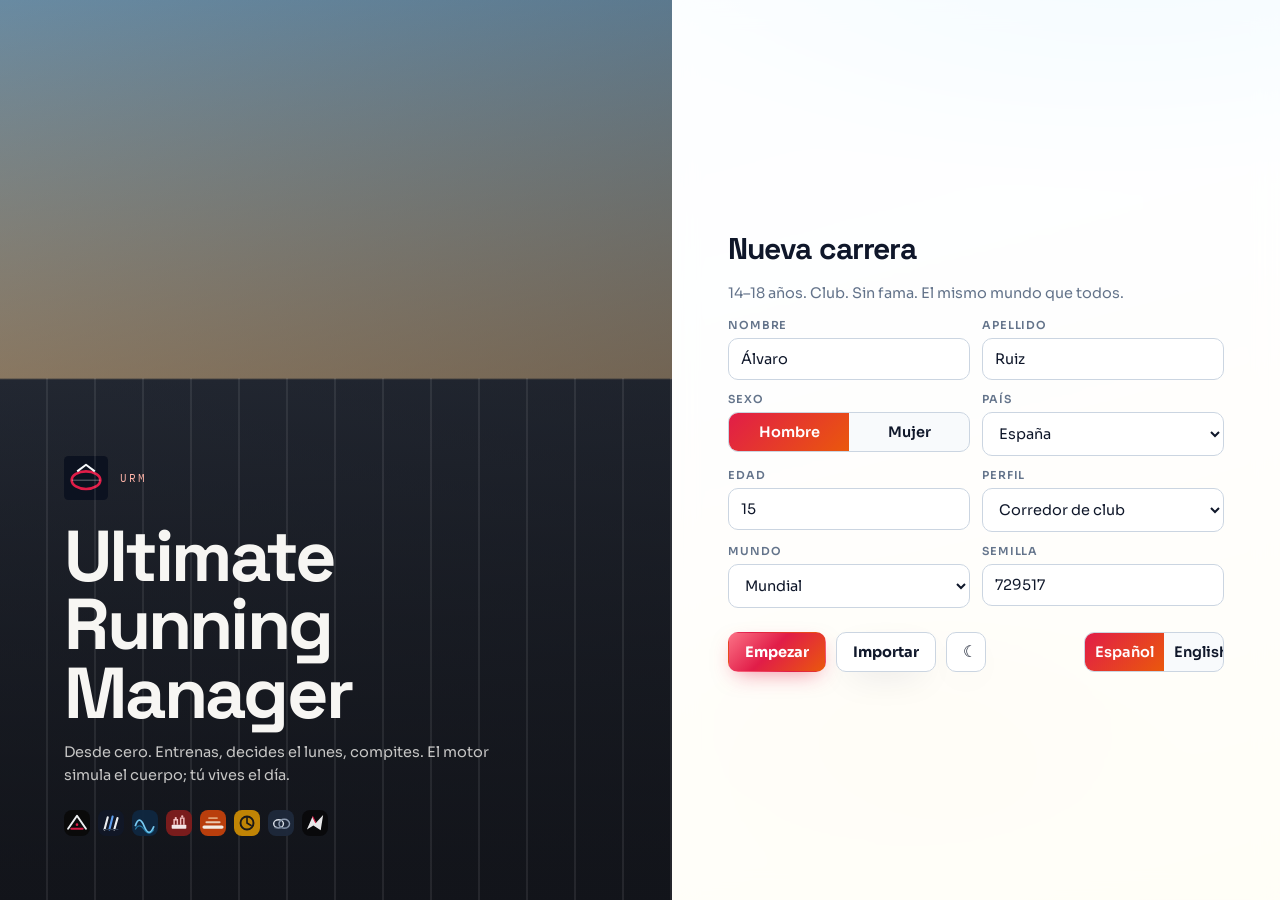
==== index.html @ 1a97baa1 "Surface open-world loops: cash ledger, job→training, coach/group, gear meters, media tradeoffs." ====
<!doctype html>
<html lang="es">
  <head>
    <meta charset="UTF-8" />
    <meta name="viewport" content="width=device-width, initial-scale=1.0" />
    <title>URM</title>
    <link rel="preconnect" href="https://fonts.googleapis.com" />
    <link rel="preconnect" href="https://fonts.gstatic.com" crossorigin />
    <link
      href="https://fonts.googleapis.com/css2?family=IBM+Plex+Mono:wght@400;500;600&family=Sora:wght@400;500;600;700&family=Space+Grotesk:wght@500;600;700&display=swap"
      rel="stylesheet"
    />
    <script type="module" crossorigin src="./assets/index-BDJAeDHR.js"></script>
    <link rel="stylesheet" crossorigin href="./assets/index-DGZJATjz.css">
  </head>
  <body>
    <div id="root"></div>
  </body>
</html>
---- assets/index-DGZJATjz.css ----
:root,html[data-theme=light]{--ink: #0f172a;--ink-soft: #334155;--paper: #f8fafc;--paper-2: #eef2ff;--card: #ffffff;--mute: #64748b;--line: #cbd5e1;--run: #e11d48;--run-deep: #be123c;--sky: #38bdf8;--accent: #f59e0b;--violet: #8b5cf6;--teal: #14b8a6;--ok: #059669;--warn: #d97706;--bad: #dc2626;--bar-bg: rgba(255, 255, 255, .9);--boot-form-bg: rgba(255, 255, 255, .85);--body-bg: radial-gradient(1000px 480px at 90% -8%, rgba(56, 189, 248, .35), transparent 55%), radial-gradient(800px 400px at -5% 105%, rgba(225, 29, 72, .14), transparent 52%), radial-gradient(600px 320px at 70% 80%, rgba(245, 158, 11, .1), transparent 50%), linear-gradient(165deg, #e0f2fe 0%, #f8fafc 38%, #fef3c7 100%);--font: "Sora", system-ui, sans-serif;--display: "Space Grotesk", system-ui, sans-serif;--mono: "IBM Plex Mono", ui-monospace, monospace;--ease: cubic-bezier(.22, 1, .36, 1);--shadow: 0 12px 36px -16px rgba(15, 23, 42, .28);--radius: 14px;--safe-bottom: env(safe-area-inset-bottom, 0px);--nav-h: 64px;--agenda-h: 0px}.agenda-strip{display:flex;gap:8px;align-items:center;flex-wrap:nowrap;overflow-x:auto;padding:8px 14px;border-bottom:1px solid var(--line);background:color-mix(in srgb,var(--card) 88%,transparent);scrollbar-width:thin}.agenda-chip{flex:0 0 auto;display:inline-flex;align-items:center;gap:6px;border:1px solid var(--line);background:var(--card);border-radius:999px;padding:6px 10px;font-size:12px;font-weight:700;color:var(--ink);max-width:220px}.agenda-chip.hot{border-color:var(--run);color:var(--run-deep);background:color-mix(in srgb,var(--run) 12%,var(--card))}.agenda-chip.ghost{font-weight:600;color:var(--mute)}.agenda-chip-name{overflow:hidden;text-overflow:ellipsis;white-space:nowrap}.race-line.entered{outline:1px solid color-mix(in srgb,var(--ok) 40%,transparent);border-radius:10px}.agenda-card h3{margin-bottom:8px}html[data-theme=dark]{--ink: #f8fafc;--ink-soft: #cbd5e1;--paper: #0f172a;--paper-2: #1e1b4b;--card: #1e293b;--mute: #94a3b8;--line: #334155;--run: #fb7185;--run-deep: #fda4af;--sky: #38bdf8;--accent: #fbbf24;--violet: #a78bfa;--teal: #2dd4bf;--ok: #34d399;--warn: #fbbf24;--bad: #f87171;--bar-bg: rgba(15, 23, 42, .94);--boot-form-bg: rgba(30, 41, 59, .94);--body-bg: radial-gradient(1000px 480px at 88% -5%, rgba(56, 189, 248, .22), transparent 55%), radial-gradient(800px 400px at 0% 100%, rgba(251, 113, 133, .18), transparent 50%), radial-gradient(500px 280px at 60% 70%, rgba(139, 92, 246, .16), transparent 50%), linear-gradient(165deg, #0c1222 0%, #0f172a 40%, #1a1030 100%);--shadow: 0 14px 40px -16px rgba(0, 0, 0, .65)}*{box-sizing:border-box}html,body,#root{height:100%;margin:0}body{font-family:var(--font);font-size:14.5px;color:var(--ink);background:var(--body-bg);-webkit-font-smoothing:antialiased;overflow-x:hidden}button,input,select{font:inherit;color:inherit}button{cursor:pointer;transition:transform .18s var(--ease),background .18s var(--ease),border-color .18s var(--ease),box-shadow .18s var(--ease),color .18s var(--ease)}button:active:not(:disabled){transform:scale(.98)}@keyframes rise{0%{opacity:0;transform:translateY(14px)}to{opacity:1;transform:translateY(0)}}@keyframes lane{0%,to{opacity:.25}50%{opacity:.5}}@keyframes pulse-soft{0%,to{box-shadow:0 0 #e11d4840}50%{box-shadow:0 0 0 8px #e11d4800}}.enter{animation:rise .45s var(--ease) both}.enter>*{animation:rise .5s var(--ease) both}.enter>*:nth-child(2){animation-delay:.05s}.enter>*:nth-child(3){animation-delay:.1s}.enter>*:nth-child(4){animation-delay:.15s}.boot{min-height:100%;display:grid;grid-template-columns:1.05fr .95fr}.boot-hero{position:relative;overflow:hidden;background:linear-gradient(160deg,#12141a33,#12141abf),linear-gradient(180deg,#7ea8c4,tan 42%,#2c3340 42.2%,#12141a);color:#f7f6f3;padding:clamp(32px,6vw,64px);display:flex;flex-direction:column;justify-content:flex-end;gap:14px}.boot-hero:before{content:"";position:absolute;inset:42% 0 0;background:repeating-linear-gradient(90deg,transparent 0,transparent 46px,rgba(255,255,255,.08) 46px,rgba(255,255,255,.08) 48px);animation:lane 5s ease-in-out infinite;pointer-events:none}.boot-hero small,.boot-hero h1,.boot-hero p{position:relative}.boot-hero small{font-family:var(--mono);letter-spacing:.18em;text-transform:uppercase;color:#ffb4a8;font-size:11px}.boot-hero h1{margin:0;font-family:var(--display);font-size:clamp(44px,6.5vw,72px);line-height:.95;letter-spacing:-.04em;font-weight:700}.boot-hero p{margin:0;color:#f7f6f3c7;max-width:28rem;line-height:1.55}.boot-form{padding:clamp(28px,5vw,56px);overflow:auto;display:flex;flex-direction:column;gap:16px;justify-content:center;background:var(--boot-form-bg);backdrop-filter:blur(12px);animation:rise .5s var(--ease) both}.boot-form h2{margin:0;font-family:var(--display);font-size:30px;letter-spacing:-.03em}.boot-grid{display:grid;grid-template-columns:1fr 1fr;gap:12px}.field{display:flex;flex-direction:column;gap:6px}.field.wide{grid-column:1 / -1}.field label{font-size:11px;text-transform:uppercase;letter-spacing:.08em;color:var(--mute);font-weight:600}.field input,.field select{border:1px solid var(--line);background:var(--card);padding:11px 12px;border-radius:10px}.field input:focus,.field select:focus{outline:2px solid rgba(225,29,72,.35);outline-offset:1px}.seg{display:flex;border:1px solid var(--line);background:var(--paper);border-radius:10px;overflow:hidden}.seg button{flex:1;border:none;background:transparent;padding:10px;font-weight:600}.seg button.on{background:linear-gradient(135deg,var(--run),#ea580c);color:#fff}.boot-actions{display:flex;gap:10px;align-items:center;margin-top:8px;flex-wrap:wrap}.shell{height:100%;min-height:100dvh;display:grid;grid-template-rows:auto 1fr auto;overflow:hidden}.bar{display:flex;align-items:center;gap:12px;padding:10px 16px;min-height:56px;background:var(--bar-bg);border-bottom:1px solid var(--line);backdrop-filter:blur(14px);z-index:10}.bar-id{min-width:0;flex:1}.bar-name{font-family:var(--display);font-weight:700;font-size:15px;letter-spacing:-.02em;white-space:nowrap;overflow:hidden;text-overflow:ellipsis}.bar-meta{color:var(--mute);font-size:11px;font-family:var(--mono);white-space:nowrap;overflow:hidden;text-overflow:ellipsis}.bar-actions{display:flex;align-items:center;gap:8px;flex-shrink:0}.btn-icon{width:40px;height:40px;padding:0;display:grid;place-items:center;font-size:16px;line-height:1}.nav{display:flex;gap:2px;background:var(--paper);border:1px solid var(--line);border-radius:999px;padding:3px}.nav button{border:none;background:transparent;padding:8px 14px;font-weight:650;color:var(--mute);border-radius:999px}.nav button.on{color:#fff;background:linear-gradient(135deg,var(--run),#f97316);box-shadow:0 4px 14px -4px #e11d488c}html[data-theme=dark] .nav button.on{color:#fff;background:linear-gradient(135deg,#fb7185,#f59e0b)}.main{min-height:0;overflow:auto;-webkit-overflow-scrolling:touch}.stage{overflow:visible;padding:24px 28px 40px;max-width:960px;margin:0 auto;width:100%}.nav-mobile{display:none}.btn{border:1px solid var(--line);background:var(--card);padding:10px 16px;font-weight:700;border-radius:10px;box-shadow:var(--shadow)}.btn:hover:not(:disabled){border-color:#c9c3b8;transform:translateY(-1px)}.btn:disabled{opacity:.45;cursor:not-allowed}.btn-primary{background:linear-gradient(135deg,#fb7185 0%,var(--run) 45%,#ea580c 100%);border-color:transparent;color:#fff;box-shadow:0 8px 22px -8px #e11d488c}.btn-pulse{animation:pulse-soft 2.8s ease-in-out infinite}.btn-primary:hover:not(:disabled){filter:brightness(1.05)}.btn-dark{background:#0f172a;border-color:#0f172a;color:#fff}html[data-theme=dark] .btn-dark{background:#e2e8f0;border-color:#e2e8f0;color:#0f172a}.btn-lg{padding:14px 22px;font-size:15px;align-self:flex-start}.h-kicker{font-family:var(--mono);font-size:11px;letter-spacing:.14em;text-transform:uppercase;color:var(--run);margin:0 0 8px}.h-title{margin:0;font-family:var(--display);font-size:clamp(30px,4vw,44px);letter-spacing:-.035em;font-weight:700;line-height:1.05}.h-sub{margin:10px 0 0;color:var(--mute);max-width:38rem;line-height:1.5}.stack{display:flex;flex-direction:column;gap:16px;margin-top:26px}.card{background:var(--card);border:1px solid var(--line);padding:18px 20px;border-radius:var(--radius);box-shadow:var(--shadow);position:relative;overflow:hidden}.card:before{content:"";position:absolute;left:0;top:14px;bottom:14px;width:3px;border-radius:999px;background:linear-gradient(180deg,var(--run),var(--accent));opacity:.9}.card h3{margin:0 0 12px;font-size:11px;text-transform:uppercase;letter-spacing:.1em;color:var(--run-deep);font-weight:700}html[data-theme=dark] .card h3{color:var(--run)}.card-grid{display:grid;grid-template-columns:repeat(3,minmax(0,1fr));gap:12px}.metrics{display:grid;grid-template-columns:repeat(4,1fr);gap:10px}.metric{background:linear-gradient(165deg,var(--card) 0%,var(--paper-2) 140%);border:1px solid var(--line);border-radius:var(--radius);padding:14px 16px;box-shadow:var(--shadow);position:relative;overflow:hidden}.metric:after{content:"";position:absolute;inset:0 auto 0 0;width:3px;background:linear-gradient(180deg,var(--sky),var(--teal))}.metrics .metric:nth-child(2):after{background:linear-gradient(180deg,var(--run),var(--accent))}.metrics .metric:nth-child(3):after{background:linear-gradient(180deg,var(--accent),#f97316)}.metrics .metric:nth-child(4):after{background:linear-gradient(180deg,var(--violet),var(--run))}.metric span{display:block;font-size:11px;text-transform:uppercase;letter-spacing:.08em;color:var(--mute);font-weight:700}.metric strong{display:block;margin-top:6px;font-family:var(--mono);font-size:24px;font-weight:700;color:var(--ink)}.row{display:flex;flex-wrap:wrap;gap:10px;align-items:center}.tone-good{color:var(--ok)}.tone-warn{color:var(--warn)}.tone-bad{color:var(--bad)}.tone-dim{color:var(--mute)}.slot{border:1px solid var(--line);background:linear-gradient(165deg,var(--card) 0%,rgba(56,189,248,.06) 100%);padding:16px;border-radius:var(--radius);box-shadow:var(--shadow)}.slot-q{margin:0 0 12px;font-family:var(--display);font-size:18px;font-weight:700;letter-spacing:-.02em}.opts{display:flex;flex-direction:column;gap:8px}.opt{text-align:left;border:1px solid var(--line);background:linear-gradient(180deg,var(--card),var(--paper));padding:12px 14px;display:grid;gap:4px;border-radius:10px}.opt:hover:not(:disabled){border-color:var(--sky);box-shadow:0 6px 16px -12px #0ea5e973}.opt.on{border-color:var(--run);box-shadow:inset 3px 0 0 var(--run),0 8px 18px -12px #e11d4866;background:linear-gradient(135deg,#e11d4814,#f59e0b1a)}.opt b{font-size:14px}.opt small{color:var(--mute);font-size:12px;line-height:1.4}.tag{display:inline-block;margin-left:8px;font-size:10px;text-transform:uppercase;letter-spacing:.08em;background:var(--run);color:#fff;padding:2px 7px;font-weight:700;border-radius:999px;vertical-align:middle}.banner{border:1px solid var(--line);border-left:4px solid var(--run);background:var(--card);padding:14px 16px;display:flex;justify-content:space-between;gap:12px;align-items:center;border-radius:var(--radius);box-shadow:var(--shadow)}.toast{position:fixed;bottom:calc(22px + var(--safe-bottom));right:16px;left:auto;max-width:calc(100vw - 32px);background:var(--ink);color:#fff;padding:12px 16px;font-size:13px;z-index:50;border-radius:10px;animation:rise .3s var(--ease)}html[data-theme=dark] .toast{color:#12141a}.card-grid-2{display:grid;grid-template-columns:1fr 1fr;gap:12px}.card-strong{display:block;font-family:var(--display);font-size:18px;letter-spacing:-.02em}.session-line{display:flex;justify-content:space-between;gap:12px;margin:0 0 8px;flex-wrap:wrap}.session-line span{color:var(--mute);font-size:13px}.hint-line{margin:0;color:var(--mute);font-size:13px;line-height:1.45}.choice-work.on{box-shadow:inset 3px 0 0 var(--ok)}.facility-list{margin:10px 0 0;padding-left:18px;color:var(--mute);font-size:13px;line-height:1.45}.week-strip{display:grid;grid-template-columns:repeat(7,1fr);gap:6px;align-items:end;min-height:120px}.week-day{display:flex;flex-direction:column;align-items:center;gap:6px;min-width:0}.week-day-name{font-size:10px;text-transform:uppercase;letter-spacing:.06em;color:var(--mute);font-weight:700}.week-bar-track{width:100%;max-width:28px;height:72px;background:var(--paper);border:1px solid var(--line);border-radius:8px;display:flex;align-items:flex-end;overflow:hidden}.week-bar-fill{width:100%;min-height:0;background:linear-gradient(180deg,#f43f5e,var(--run));border-radius:6px 6px 0 0}.week-day strong{font-family:var(--mono);font-size:11px;font-weight:600}.week-day.today .week-day-name{color:var(--run)}.week-day.future{opacity:.72}.race-steps{display:flex;gap:6px;overflow-x:auto;padding-bottom:2px;-webkit-overflow-scrolling:touch;flex-wrap:wrap}.race-step{border:1px solid var(--line);background:var(--paper);color:var(--mute);padding:8px 12px;border-radius:999px;font-size:12px;font-weight:700;white-space:nowrap;flex-shrink:0}.race-step.on{background:linear-gradient(135deg,var(--run),#f97316);color:#fff;border-color:transparent;box-shadow:0 6px 16px -8px #e11d488c}html[data-theme=dark] .race-step.on{color:#fff}.race-step.done{border-color:var(--ok);color:var(--ok);background:#0596691a}.race-nav-row{justify-content:space-between}.race-mid-card .choice{min-height:52px}.choice.coach-hint{border-color:#e11d4859}.kit-strip{width:100%;border-radius:4px;margin:8px 0 0;box-shadow:inset 0 0 0 1px #ffffff1f}.jersey-kit{display:flex;flex-direction:column;align-items:center;gap:6px;flex-shrink:0}.social-post-body{margin:10px 0 0;white-space:pre-wrap;line-height:1.45;color:var(--ink-soft);font-size:13.5px}.social-post.tone-praise{background:radial-gradient(420px 140px at 0% 0%,rgba(16,185,129,.12),transparent 55%),var(--card)}.social-post.tone-critical{background:radial-gradient(420px 140px at 0% 0%,rgba(225,29,72,.1),transparent 55%),var(--card)}.social-post.tone-business{background:radial-gradient(420px 140px at 0% 0%,rgba(59,130,246,.1),transparent 55%),var(--card)}.jersey-kit-brand{display:flex;align-items:center;gap:6px;font-size:11px;font-weight:700;color:var(--ink-soft)}.shop-grid{display:grid;grid-template-columns:repeat(2,minmax(0,1fr));gap:12px}.shop-card{margin:0}.shop-card-swatch{height:8px;border-radius:999px;margin:-4px 0 12px}.shop-kit-card .jersey-kit{filter:drop-shadow(0 10px 18px rgba(15,23,42,.22))}@media(max-width:900px){.shop-grid{grid-template-columns:1fr}}.identity-row{display:flex;align-items:center;gap:14px;margin-top:10px}.identity-row .h-title{margin:0}.identity-meta{display:flex;flex-wrap:wrap;gap:6px;margin-top:8px;align-items:center}.logo-rail{display:flex;flex-wrap:wrap;gap:8px;align-items:center}.logo-rail .brand-chip{background:var(--paper)}.race-brand-strip{display:flex;flex-wrap:wrap;gap:8px;margin-top:12px;position:relative;align-items:center}.race-brand-strip .hint-line{color:#ffffffbf;margin:0}.surface-pill{display:inline-flex;align-items:center;gap:5px;padding:3px 8px;border-radius:999px;background:#0ea5e91f;color:var(--ink-soft);font-size:11px;font-weight:700}.brand-row{display:flex;align-items:center;gap:12px;min-width:0}.brand-catalog{display:grid;grid-template-columns:repeat(auto-fill,minmax(96px,1fr));gap:10px;margin-top:12px}.brand-catalog-item{display:flex;flex-direction:column;align-items:center;gap:6px;text-align:center;font-size:11px;color:var(--mute);line-height:1.25}.brand-banner{align-items:center}.brand-chip{border:none;background:transparent;padding:0;border-radius:8px;overflow:hidden}.sponsor-line{padding:10px 0;border-bottom:1px solid var(--line)}.sponsor-line:last-child{border-bottom:none}.org-mark{border-radius:8px;flex-shrink:0}.mono{font-family:var(--mono);font-variant-numeric:tabular-nums}.time-table{display:flex;flex-direction:column;gap:0}.time-row{display:grid;grid-template-columns:1.2fr 1fr 1fr .9fr;gap:8px;padding:10px 0;border-bottom:1px solid var(--line);align-items:start;font-size:13px}.time-row.time-head{color:var(--mute);font-size:11px;text-transform:uppercase;letter-spacing:.08em;font-weight:700;border-bottom-width:2px}.time-teaser{width:100%;text-align:left;cursor:pointer;border:1px solid var(--line);font:inherit;color:inherit}.time-teaser:hover{border-color:var(--run)}.race-line{display:flex;align-items:center;gap:12px;width:100%;padding:10px 0;border:none;border-bottom:1px solid var(--line);background:transparent;color:inherit;font:inherit;cursor:pointer}.race-line.static{cursor:default}.race-line.hot{background:#e11d480f;margin:0 -12px;padding-left:12px;padding-right:12px;border-radius:8px}.rank-table{display:flex;flex-direction:column}.rank-row{display:grid;grid-template-columns:28px 1fr auto auto;gap:8px;align-items:center;padding:8px 0;border-bottom:1px solid var(--line);font-size:13px}.rank-row.you{font-weight:700;color:var(--run-deep)}.rank-name{overflow:hidden;text-overflow:ellipsis;white-space:nowrap}.rank-row .muted,.mono.muted{color:var(--mute)}.start-list-rich li{grid-template-columns:28px 1fr auto}.start-name{display:inline-flex;align-items:center;gap:6px;min-width:0}.media-card.tone-praise{border-left:3px solid var(--ok)}.media-card.tone-critical{border-left:3px solid var(--bad)}.media-card.tone-business{border-left:3px solid var(--warn)}.hist-card{padding:14px 16px}.strava-card{border:1px solid var(--line);border-radius:12px;padding:14px 14px 12px;background:var(--paper);margin-bottom:10px}.strava-card.compact{background:transparent;border-style:dashed;margin-bottom:8px}.strava-head{display:flex;justify-content:space-between;gap:10px;align-items:baseline;margin-bottom:10px}.strava-stats{display:grid;grid-template-columns:repeat(4,minmax(0,1fr));gap:8px}.strava-card.compact .strava-stats{grid-template-columns:repeat(3,minmax(0,1fr));margin-top:8px}.strava-stats strong{display:block;font-family:var(--mono);font-size:15px;margin-top:2px}.strava-note{margin:8px 0 0}.linkish{border:none;background:none;color:var(--run);font:inherit;font-weight:700;padding:0;text-decoration:underline;cursor:pointer}@media(max-width:900px){.strava-stats{grid-template-columns:repeat(2,minmax(0,1fr))}}@media(max-width:900px){.time-row{grid-template-columns:1fr 1fr;gap:4px 10px}.time-row.time-head{display:none}.time-row span:nth-child(1){grid-column:1 / -1}.rank-row{grid-template-columns:24px 1fr auto}.rank-row .muted{display:none}}.race-hero{position:relative;overflow:hidden;border-radius:18px;padding:24px 24px 20px;color:#fffaf5;background:linear-gradient(135deg,#0f172a,#9f1239 55%,#ea580c 120%);box-shadow:0 18px 40px -18px #be123c8c}.race-hero--track{background:radial-gradient(600px 220px at 90% 0%,rgba(251,191,36,.35),transparent 55%),linear-gradient(135deg,#111827,#9f1239 50%,#f97316 130%)}.race-hero--road{background:radial-gradient(600px 220px at 10% 100%,rgba(56,189,248,.35),transparent 55%),linear-gradient(135deg,#0c4a6e,#1d4ed8 50%,#7c3aed 130%)}.race-hero--crossCountry,.race-hero--trail,.race-hero--mountain{background:radial-gradient(500px 200px at 80% 20%,rgba(52,211,153,.3),transparent 50%),linear-gradient(135deg,#052e16,#15803d 50%,#a16207 130%)}.race-hero:after{content:"";position:absolute;inset:auto 0 0;height:40%;background:repeating-linear-gradient(90deg,transparent 0,transparent 40px,rgba(255,255,255,.07) 40px,rgba(255,255,255,.07) 42px);animation:lane 4.5s ease-in-out infinite;pointer-events:none}.race-hero-title{margin:0;font-family:var(--display);font-size:clamp(28px,4vw,40px);letter-spacing:-.03em;position:relative}.race-hero-meta{margin:10px 0 0;color:#f7f6f3c7;line-height:1.45;position:relative;font-size:13px}.race-learn{margin-top:12px;position:relative}.race-fact{margin:0;font-size:13px;line-height:1.45;color:#ffecdceb}.race-wr-ref{margin:6px 0 0;font-size:12px;color:#ffc8b4e0;font-variant-numeric:tabular-nums}.race-fact-mini{display:-webkit-box;-webkit-line-clamp:2;-webkit-box-orient:vertical;overflow:hidden;opacity:.85}.learn-tip{margin:12px 0 0;padding-top:10px;border-top:1px solid rgba(255,255,255,.08);font-size:13px;line-height:1.45;color:var(--mute)}.learn-tip .hint-line{display:block;margin-bottom:4px;text-transform:uppercase;letter-spacing:.06em;font-size:11px}.learn-fact-row{align-items:flex-start}.learn-fact-row small{display:block;margin-top:2px}.race-chips{display:flex;flex-wrap:wrap;gap:6px;margin-top:12px;position:relative}.race-chip{display:inline-flex;align-items:center;gap:4px;padding:4px 10px;border-radius:999px;font-size:11px;font-weight:700;letter-spacing:.02em;background:#ffffff29;border:1px solid rgba(255,255,255,.22);backdrop-filter:blur(6px)}.race-chip--hot{background:#fbbf2447;border-color:#fbbf2480}.race-chip--wind{background:#38bdf847;border-color:#38bdf873}.race-chip--wet{background:#60a5fa4d}.race-progress{margin-top:16px;height:10px;background:#ffffff2e;border-radius:999px;overflow:hidden;position:relative;box-shadow:inset 0 1px 3px #0003}.race-progress-fill{height:100%;background:linear-gradient(90deg,#fde047,#fb7185,#f97316);border-radius:999px;transition:width .55s var(--ease);box-shadow:0 0 16px #fb7185b3}.race-progress-label{margin:8px 0 0;font-size:12px;font-weight:700;color:#ffffffe6;position:relative}.phase-badge{display:inline-flex;align-items:center;gap:6px;padding:3px 10px;border-radius:999px;font-size:11px;font-weight:800;letter-spacing:.06em;text-transform:uppercase}.phase-badge--early{background:#38bdf833;color:#0369a1}.phase-badge--middle{background:#f59e0b38;color:#b45309}.phase-badge--late{background:#e11d482e;color:#be123c}html[data-theme=dark] .phase-badge--early{color:#7dd3fc}html[data-theme=dark] .phase-badge--middle{color:#fcd34d}html[data-theme=dark] .phase-badge--late{color:#fda4af}.choice-grid{display:grid;gap:10px}.choice-grid.compact{gap:6px}.choice{text-align:left;border:1px solid var(--line);background:linear-gradient(180deg,var(--card),var(--paper));padding:13px 14px;border-radius:12px;display:grid;gap:6px}.choice:hover{border-color:var(--run);transform:translateY(-1px);box-shadow:0 8px 20px -12px #e11d4873}.choice.on{border-color:var(--run);background:linear-gradient(135deg,#e11d481a,#f59e0b1f);box-shadow:inset 4px 0 0 var(--run),0 8px 20px -12px #e11d4866}.choice.coach-hint{border-color:var(--violet)}.choice.choice--risk-low:hover{border-color:var(--ok)}.choice.choice--risk-mid:hover{border-color:var(--warn)}.choice.choice--risk-high:hover{border-color:var(--bad)}.choice b{font-size:14px;display:flex;align-items:center;gap:8px;flex-wrap:wrap}.choice small{color:var(--mute);font-size:12px;line-height:1.4}.risk-meter{display:flex;align-items:center;gap:8px;margin-top:2px}.risk-meter span{font-size:10px;font-weight:800;letter-spacing:.06em;text-transform:uppercase;color:var(--mute);min-width:58px}.risk-meter.choice--risk-low span{color:var(--ok)}.risk-meter.choice--risk-mid span{color:var(--warn)}.risk-meter.choice--risk-high span{color:var(--bad)}.risk-bar{flex:1;height:6px;border-radius:999px;background:var(--paper-2);overflow:hidden}.risk-bar i{display:block;height:100%;border-radius:999px;background:linear-gradient(90deg,var(--ok),var(--warn),var(--bad))}.race-mid-card{border:1px solid transparent;background:linear-gradient(var(--card),var(--card)) padding-box,linear-gradient(135deg,var(--run),var(--accent),var(--violet)) border-box;animation:rise .35s var(--ease) both}.race-mid-card:before{background:linear-gradient(180deg,var(--violet),var(--run))}.result-card{text-align:center;background:radial-gradient(500px 180px at 50% 0%,rgba(251,191,36,.18),transparent 60%),var(--card)}.result-card:before{background:linear-gradient(180deg,var(--accent),var(--run))}.result-card.podium-1{background:radial-gradient(500px 200px at 50% 0%,rgba(251,191,36,.35),transparent 55%),var(--card)}.result-card.podium-2{background:radial-gradient(500px 200px at 50% 0%,rgba(148,163,184,.3),transparent 55%),var(--card)}.result-card.podium-3{background:radial-gradient(500px 200px at 50% 0%,rgba(249,115,22,.28),transparent 55%),var(--card)}.result-card.pb-glow{box-shadow:0 0 0 1px #f59e0b59,0 16px 40px -16px #f59e0b73}.start-list{list-style:none;margin:0;padding:0;display:flex;flex-direction:column;gap:0}.start-list li{display:grid;grid-template-columns:32px 1fr auto;gap:10px;padding:8px 0;border-bottom:1px solid var(--line);font-size:13px;align-items:center}.start-name{display:flex;align-items:center;gap:6px;min-width:0;flex-wrap:wrap}.start-list-rich .portrait{flex-shrink:0;border-radius:50%}.start-list li.you{font-weight:700;color:var(--run-deep)}.start-list li.rival{outline:1px solid color-mix(in srgb,var(--warn, #c47a2a) 45%,transparent);border-radius:8px}.result-card .result-place{font-family:var(--display);font-size:56px;margin:0;letter-spacing:-.04em;line-height:1}@media(max-width:900px){.boot{grid-template-columns:1fr}.boot-hero{min-height:200px;padding:28px 20px}.boot-hero h1{font-size:clamp(36px,12vw,52px)}.boot-form{padding:22px 16px 40px}.boot-grid,.card-grid,.card-grid-2,.metrics{grid-template-columns:1fr 1fr}.metric strong{font-size:20px}.stage{padding:16px 14px calc(24px + var(--nav-h) + var(--safe-bottom))}.shell{grid-template-rows:auto 1fr}.bar{gap:8px;padding:8px 12px}.nav-desktop,.bar-cta,.bar-extra{display:none!important}.home-cta-row .btn-primary{display:none}.nav-mobile{display:grid;grid-template-columns:repeat(4,1fr) auto auto;gap:2px;position:fixed;left:0;right:0;bottom:0;z-index:40;padding:8px 8px calc(8px + var(--safe-bottom));background:var(--bar-bg);border-top:1px solid var(--line);backdrop-filter:blur(16px)}.nav-mobile button{position:relative;border:none;background:transparent;color:var(--mute);font-weight:700;font-size:11px;padding:8px 4px;border-radius:10px;min-height:44px}.nav-mobile button.on{color:#fff;background:linear-gradient(135deg,var(--run),#f97316);box-shadow:0 4px 12px -4px #e11d488c}.nav-mobile-cta{background:linear-gradient(180deg,#f43f5e,#ea580c)!important;color:#fff!important;padding:8px 14px!important;border-radius:12px!important;min-width:52px;font-size:12px!important}.nav-mobile-week{background:var(--card)!important;color:var(--ink)!important;border:1px solid var(--line)!important;box-shadow:none!important}.nav-mobile-cta:disabled{opacity:.45}.dot-alert{position:absolute;top:6px;right:10px;width:7px;height:7px;border-radius:50%;background:var(--run)}.banner{flex-direction:column;align-items:stretch}.banner .btn{width:100%}.toast{bottom:calc(12px + var(--nav-h) + var(--safe-bottom));right:12px;left:12px}.result-card .result-place{font-size:44px}.home-cta-row{flex-direction:column;align-items:stretch}.home-cta-row .btn{width:100%}}@media(max-width:420px){.metrics{grid-template-columns:1fr 1fr}.boot-grid{grid-template-columns:1fr}}
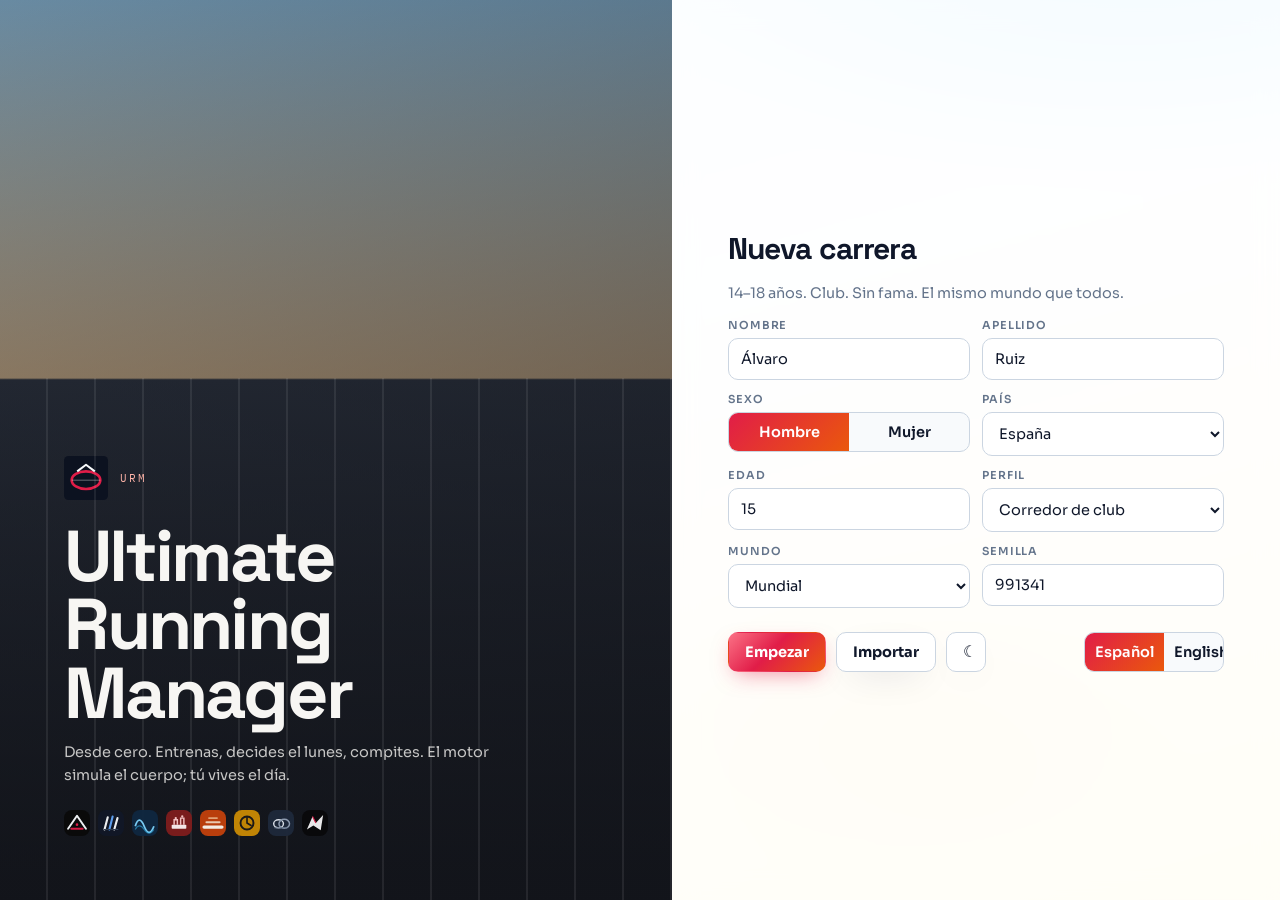
==== commit 378becba: "Add distinct race emblems, ranking portraits, flags and fed marks across results and rivalry." ====
--- a/index.html
+++ b/index.html
@@ -10,8 +10,8 @@
       href="https://fonts.googleapis.com/css2?family=IBM+Plex+Mono:wght@400;500;600&family=Sora:wght@400;500;600;700&family=Space+Grotesk:wght@500;600;700&display=swap"
       rel="stylesheet"
     />
-    <script type="module" crossorigin src="./assets/index-BDJAeDHR.js"></script>
-    <link rel="stylesheet" crossorigin href="./assets/index-DGZJATjz.css">
+    <script type="module" crossorigin src="./assets/index-DcgmMDi_.js"></script>
+    <link rel="stylesheet" crossorigin href="./assets/index-CElP3llO.css">
   </head>
   <body>
     <div id="root"></div>
--- a/assets/index-CElP3llO.css
+++ b/assets/index-CElP3llO.css
@@ -0,0 +1 @@
+:root,html[data-theme=light]{--ink: #0f172a;--ink-soft: #334155;--paper: #f8fafc;--paper-2: #eef2ff;--card: #ffffff;--mute: #64748b;--line: #cbd5e1;--run: #e11d48;--run-deep: #be123c;--sky: #38bdf8;--accent: #f59e0b;--violet: #8b5cf6;--teal: #14b8a6;--ok: #059669;--warn: #d97706;--bad: #dc2626;--bar-bg: rgba(255, 255, 255, .9);--boot-form-bg: rgba(255, 255, 255, .85);--body-bg: radial-gradient(1000px 480px at 90% -8%, rgba(56, 189, 248, .35), transparent 55%), radial-gradient(800px 400px at -5% 105%, rgba(225, 29, 72, .14), transparent 52%), radial-gradient(600px 320px at 70% 80%, rgba(245, 158, 11, .1), transparent 50%), linear-gradient(165deg, #e0f2fe 0%, #f8fafc 38%, #fef3c7 100%);--font: "Sora", system-ui, sans-serif;--display: "Space Grotesk", system-ui, sans-serif;--mono: "IBM Plex Mono", ui-monospace, monospace;--ease: cubic-bezier(.22, 1, .36, 1);--shadow: 0 12px 36px -16px rgba(15, 23, 42, .28);--radius: 14px;--safe-bottom: env(safe-area-inset-bottom, 0px);--nav-h: 64px;--agenda-h: 0px}.agenda-strip{display:flex;gap:8px;align-items:center;flex-wrap:nowrap;overflow-x:auto;padding:8px 14px;border-bottom:1px solid var(--line);background:color-mix(in srgb,var(--card) 88%,transparent);scrollbar-width:thin}.agenda-chip{flex:0 0 auto;display:inline-flex;align-items:center;gap:6px;border:1px solid var(--line);background:var(--card);border-radius:999px;padding:6px 10px;font-size:12px;font-weight:700;color:var(--ink);max-width:220px}.agenda-chip.hot{border-color:var(--run);color:var(--run-deep);background:color-mix(in srgb,var(--run) 12%,var(--card))}.agenda-chip.ghost{font-weight:600;color:var(--mute)}.agenda-chip-name{overflow:hidden;text-overflow:ellipsis;white-space:nowrap}.race-line.entered{outline:1px solid color-mix(in srgb,var(--ok) 40%,transparent);border-radius:10px}.agenda-card h3{margin-bottom:8px}html[data-theme=dark]{--ink: #f8fafc;--ink-soft: #cbd5e1;--paper: #0f172a;--paper-2: #1e1b4b;--card: #1e293b;--mute: #94a3b8;--line: #334155;--run: #fb7185;--run-deep: #fda4af;--sky: #38bdf8;--accent: #fbbf24;--violet: #a78bfa;--teal: #2dd4bf;--ok: #34d399;--warn: #fbbf24;--bad: #f87171;--bar-bg: rgba(15, 23, 42, .94);--boot-form-bg: rgba(30, 41, 59, .94);--body-bg: radial-gradient(1000px 480px at 88% -5%, rgba(56, 189, 248, .22), transparent 55%), radial-gradient(800px 400px at 0% 100%, rgba(251, 113, 133, .18), transparent 50%), radial-gradient(500px 280px at 60% 70%, rgba(139, 92, 246, .16), transparent 50%), linear-gradient(165deg, #0c1222 0%, #0f172a 40%, #1a1030 100%);--shadow: 0 14px 40px -16px rgba(0, 0, 0, .65)}*{box-sizing:border-box}html,body,#root{height:100%;margin:0}body{font-family:var(--font);font-size:14.5px;color:var(--ink);background:var(--body-bg);-webkit-font-smoothing:antialiased;overflow-x:hidden}button,input,select{font:inherit;color:inherit}button{cursor:pointer;transition:transform .18s var(--ease),background .18s var(--ease),border-color .18s var(--ease),box-shadow .18s var(--ease),color .18s var(--ease)}button:active:not(:disabled){transform:scale(.98)}@keyframes rise{0%{opacity:0;transform:translateY(14px)}to{opacity:1;transform:translateY(0)}}@keyframes lane{0%,to{opacity:.25}50%{opacity:.5}}@keyframes pulse-soft{0%,to{box-shadow:0 0 #e11d4840}50%{box-shadow:0 0 0 8px #e11d4800}}.enter{animation:rise .45s var(--ease) both}.enter>*{animation:rise .5s var(--ease) both}.enter>*:nth-child(2){animation-delay:.05s}.enter>*:nth-child(3){animation-delay:.1s}.enter>*:nth-child(4){animation-delay:.15s}.boot{min-height:100%;display:grid;grid-template-columns:1.05fr .95fr}.boot-hero{position:relative;overflow:hidden;background:linear-gradient(160deg,#12141a33,#12141abf),linear-gradient(180deg,#7ea8c4,tan 42%,#2c3340 42.2%,#12141a);color:#f7f6f3;padding:clamp(32px,6vw,64px);display:flex;flex-direction:column;justify-content:flex-end;gap:14px}.boot-hero:before{content:"";position:absolute;inset:42% 0 0;background:repeating-linear-gradient(90deg,transparent 0,transparent 46px,rgba(255,255,255,.08) 46px,rgba(255,255,255,.08) 48px);animation:lane 5s ease-in-out infinite;pointer-events:none}.boot-hero small,.boot-hero h1,.boot-hero p{position:relative}.boot-hero small{font-family:var(--mono);letter-spacing:.18em;text-transform:uppercase;color:#ffb4a8;font-size:11px}.boot-hero h1{margin:0;font-family:var(--display);font-size:clamp(44px,6.5vw,72px);line-height:.95;letter-spacing:-.04em;font-weight:700}.boot-hero p{margin:0;color:#f7f6f3c7;max-width:28rem;line-height:1.55}.boot-form{padding:clamp(28px,5vw,56px);overflow:auto;display:flex;flex-direction:column;gap:16px;justify-content:center;background:var(--boot-form-bg);backdrop-filter:blur(12px);animation:rise .5s var(--ease) both}.boot-form h2{margin:0;font-family:var(--display);font-size:30px;letter-spacing:-.03em}.boot-grid{display:grid;grid-template-columns:1fr 1fr;gap:12px}.field{display:flex;flex-direction:column;gap:6px}.field.wide{grid-column:1 / -1}.field label{font-size:11px;text-transform:uppercase;letter-spacing:.08em;color:var(--mute);font-weight:600}.field input,.field select{border:1px solid var(--line);background:var(--card);padding:11px 12px;border-radius:10px}.field input:focus,.field select:focus{outline:2px solid rgba(225,29,72,.35);outline-offset:1px}.seg{display:flex;border:1px solid var(--line);background:var(--paper);border-radius:10px;overflow:hidden}.seg button{flex:1;border:none;background:transparent;padding:10px;font-weight:600}.seg button.on{background:linear-gradient(135deg,var(--run),#ea580c);color:#fff}.boot-actions{display:flex;gap:10px;align-items:center;margin-top:8px;flex-wrap:wrap}.shell{height:100%;min-height:100dvh;display:grid;grid-template-rows:auto 1fr auto;overflow:hidden}.bar{display:flex;align-items:center;gap:12px;padding:10px 16px;min-height:56px;background:var(--bar-bg);border-bottom:1px solid var(--line);backdrop-filter:blur(14px);z-index:10}.bar-id{min-width:0;flex:1}.bar-name{font-family:var(--display);font-weight:700;font-size:15px;letter-spacing:-.02em;white-space:nowrap;overflow:hidden;text-overflow:ellipsis}.bar-meta{color:var(--mute);font-size:11px;font-family:var(--mono);white-space:nowrap;overflow:hidden;text-overflow:ellipsis}.bar-actions{display:flex;align-items:center;gap:8px;flex-shrink:0}.btn-icon{width:40px;height:40px;padding:0;display:grid;place-items:center;font-size:16px;line-height:1}.nav{display:flex;gap:2px;background:var(--paper);border:1px solid var(--line);border-radius:999px;padding:3px}.nav button{border:none;background:transparent;padding:8px 14px;font-weight:650;color:var(--mute);border-radius:999px}.nav button.on{color:#fff;background:linear-gradient(135deg,var(--run),#f97316);box-shadow:0 4px 14px -4px #e11d488c}html[data-theme=dark] .nav button.on{color:#fff;background:linear-gradient(135deg,#fb7185,#f59e0b)}.main{min-height:0;overflow:auto;-webkit-overflow-scrolling:touch}.stage{overflow:visible;padding:24px 28px 40px;max-width:960px;margin:0 auto;width:100%}.nav-mobile{display:none}.btn{border:1px solid var(--line);background:var(--card);padding:10px 16px;font-weight:700;border-radius:10px;box-shadow:var(--shadow)}.btn:hover:not(:disabled){border-color:#c9c3b8;transform:translateY(-1px)}.btn:disabled{opacity:.45;cursor:not-allowed}.btn-primary{background:linear-gradient(135deg,#fb7185 0%,var(--run) 45%,#ea580c 100%);border-color:transparent;color:#fff;box-shadow:0 8px 22px -8px #e11d488c}.btn-pulse{animation:pulse-soft 2.8s ease-in-out infinite}.btn-primary:hover:not(:disabled){filter:brightness(1.05)}.btn-dark{background:#0f172a;border-color:#0f172a;color:#fff}html[data-theme=dark] .btn-dark{background:#e2e8f0;border-color:#e2e8f0;color:#0f172a}.btn-lg{padding:14px 22px;font-size:15px;align-self:flex-start}.h-kicker{font-family:var(--mono);font-size:11px;letter-spacing:.14em;text-transform:uppercase;color:var(--run);margin:0 0 8px}.h-title{margin:0;font-family:var(--display);font-size:clamp(30px,4vw,44px);letter-spacing:-.035em;font-weight:700;line-height:1.05}.h-sub{margin:10px 0 0;color:var(--mute);max-width:38rem;line-height:1.5}.stack{display:flex;flex-direction:column;gap:16px;margin-top:26px}.card{background:var(--card);border:1px solid var(--line);padding:18px 20px;border-radius:var(--radius);box-shadow:var(--shadow);position:relative;overflow:hidden}.card:before{content:"";position:absolute;left:0;top:14px;bottom:14px;width:3px;border-radius:999px;background:linear-gradient(180deg,var(--run),var(--accent));opacity:.9}.card h3{margin:0 0 12px;font-size:11px;text-transform:uppercase;letter-spacing:.1em;color:var(--run-deep);font-weight:700}html[data-theme=dark] .card h3{color:var(--run)}.card-grid{display:grid;grid-template-columns:repeat(3,minmax(0,1fr));gap:12px}.metrics{display:grid;grid-template-columns:repeat(4,1fr);gap:10px}.metric{background:linear-gradient(165deg,var(--card) 0%,var(--paper-2) 140%);border:1px solid var(--line);border-radius:var(--radius);padding:14px 16px;box-shadow:var(--shadow);position:relative;overflow:hidden}.metric:after{content:"";position:absolute;inset:0 auto 0 0;width:3px;background:linear-gradient(180deg,var(--sky),var(--teal))}.metrics .metric:nth-child(2):after{background:linear-gradient(180deg,var(--run),var(--accent))}.metrics .metric:nth-child(3):after{background:linear-gradient(180deg,var(--accent),#f97316)}.metrics .metric:nth-child(4):after{background:linear-gradient(180deg,var(--violet),var(--run))}.metric span{display:block;font-size:11px;text-transform:uppercase;letter-spacing:.08em;color:var(--mute);font-weight:700}.metric strong{display:block;margin-top:6px;font-family:var(--mono);font-size:24px;font-weight:700;color:var(--ink)}.row{display:flex;flex-wrap:wrap;gap:10px;align-items:center}.tone-good{color:var(--ok)}.tone-warn{color:var(--warn)}.tone-bad{color:var(--bad)}.tone-dim{color:var(--mute)}.slot{border:1px solid var(--line);background:linear-gradient(165deg,var(--card) 0%,rgba(56,189,248,.06) 100%);padding:16px;border-radius:var(--radius);box-shadow:var(--shadow)}.slot-q{margin:0 0 12px;font-family:var(--display);font-size:18px;font-weight:700;letter-spacing:-.02em}.opts{display:flex;flex-direction:column;gap:8px}.opt{text-align:left;border:1px solid var(--line);background:linear-gradient(180deg,var(--card),var(--paper));padding:12px 14px;display:grid;gap:4px;border-radius:10px}.opt:hover:not(:disabled){border-color:var(--sky);box-shadow:0 6px 16px -12px #0ea5e973}.opt.on{border-color:var(--run);box-shadow:inset 3px 0 0 var(--run),0 8px 18px -12px #e11d4866;background:linear-gradient(135deg,#e11d4814,#f59e0b1a)}.opt b{font-size:14px}.opt small{color:var(--mute);font-size:12px;line-height:1.4}.tag{display:inline-block;margin-left:8px;font-size:10px;text-transform:uppercase;letter-spacing:.08em;background:var(--run);color:#fff;padding:2px 7px;font-weight:700;border-radius:999px;vertical-align:middle}.banner{border:1px solid var(--line);border-left:4px solid var(--run);background:var(--card);padding:14px 16px;display:flex;justify-content:space-between;gap:12px;align-items:center;border-radius:var(--radius);box-shadow:var(--shadow)}.toast{position:fixed;bottom:calc(22px + var(--safe-bottom));right:16px;left:auto;max-width:calc(100vw - 32px);background:var(--ink);color:#fff;padding:12px 16px;font-size:13px;z-index:50;border-radius:10px;animation:rise .3s var(--ease)}html[data-theme=dark] .toast{color:#12141a}.card-grid-2{display:grid;grid-template-columns:1fr 1fr;gap:12px}.card-strong{display:block;font-family:var(--display);font-size:18px;letter-spacing:-.02em}.session-line{display:flex;justify-content:space-between;gap:12px;margin:0 0 8px;flex-wrap:wrap}.session-line span{color:var(--mute);font-size:13px}.hint-line{margin:0;color:var(--mute);font-size:13px;line-height:1.45}.choice-work.on{box-shadow:inset 3px 0 0 var(--ok)}.facility-list{margin:10px 0 0;padding-left:18px;color:var(--mute);font-size:13px;line-height:1.45}.week-strip{display:grid;grid-template-columns:repeat(7,1fr);gap:6px;align-items:end;min-height:120px}.week-day{display:flex;flex-direction:column;align-items:center;gap:6px;min-width:0}.week-day-name{font-size:10px;text-transform:uppercase;letter-spacing:.06em;color:var(--mute);font-weight:700}.week-bar-track{width:100%;max-width:28px;height:72px;background:var(--paper);border:1px solid var(--line);border-radius:8px;display:flex;align-items:flex-end;overflow:hidden}.week-bar-fill{width:100%;min-height:0;background:linear-gradient(180deg,#f43f5e,var(--run));border-radius:6px 6px 0 0}.week-day strong{font-family:var(--mono);font-size:11px;font-weight:600}.week-day.today .week-day-name{color:var(--run)}.week-day.future{opacity:.72}.race-steps{display:flex;gap:6px;overflow-x:auto;padding-bottom:2px;-webkit-overflow-scrolling:touch;flex-wrap:wrap}.race-step{border:1px solid var(--line);background:var(--paper);color:var(--mute);padding:8px 12px;border-radius:999px;font-size:12px;font-weight:700;white-space:nowrap;flex-shrink:0}.race-step.on{background:linear-gradient(135deg,var(--run),#f97316);color:#fff;border-color:transparent;box-shadow:0 6px 16px -8px #e11d488c}html[data-theme=dark] .race-step.on{color:#fff}.race-step.done{border-color:var(--ok);color:var(--ok);background:#0596691a}.race-nav-row{justify-content:space-between}.race-mid-card .choice{min-height:52px}.choice.coach-hint{border-color:#e11d4859}.kit-strip{width:100%;border-radius:4px;margin:8px 0 0;box-shadow:inset 0 0 0 1px #ffffff1f}.jersey-kit{display:flex;flex-direction:column;align-items:center;gap:6px;flex-shrink:0}.social-post-body{margin:10px 0 0;white-space:pre-wrap;line-height:1.45;color:var(--ink-soft);font-size:13.5px}.social-post.tone-praise{background:radial-gradient(420px 140px at 0% 0%,rgba(16,185,129,.12),transparent 55%),var(--card)}.social-post.tone-critical{background:radial-gradient(420px 140px at 0% 0%,rgba(225,29,72,.1),transparent 55%),var(--card)}.social-post.tone-business{background:radial-gradient(420px 140px at 0% 0%,rgba(59,130,246,.1),transparent 55%),var(--card)}.jersey-kit-brand{display:flex;align-items:center;gap:6px;font-size:11px;font-weight:700;color:var(--ink-soft)}.shop-grid{display:grid;grid-template-columns:repeat(2,minmax(0,1fr));gap:12px}.shop-card{margin:0}.shop-card-swatch{height:8px;border-radius:999px;margin:-4px 0 12px}.shop-kit-card .jersey-kit{filter:drop-shadow(0 10px 18px rgba(15,23,42,.22))}@media(max-width:900px){.shop-grid{grid-template-columns:1fr}}.identity-row{display:flex;align-items:center;gap:14px;margin-top:10px}.identity-row .h-title{margin:0}.identity-meta{display:flex;flex-wrap:wrap;gap:6px;margin-top:8px;align-items:center}.logo-rail{display:flex;flex-wrap:wrap;gap:8px;align-items:center}.logo-rail .brand-chip{background:var(--paper)}.race-brand-strip{display:flex;flex-wrap:wrap;gap:8px;margin-top:12px;position:relative;align-items:center}.race-brand-strip .hint-line{color:#ffffffbf;margin:0}.surface-pill{display:inline-flex;align-items:center;gap:5px;padding:3px 8px;border-radius:999px;background:#0ea5e91f;color:var(--ink-soft);font-size:11px;font-weight:700}.brand-row{display:flex;align-items:center;gap:12px;min-width:0}.brand-catalog{display:grid;grid-template-columns:repeat(auto-fill,minmax(96px,1fr));gap:10px;margin-top:12px}.brand-catalog-item{display:flex;flex-direction:column;align-items:center;gap:6px;text-align:center;font-size:11px;color:var(--mute);line-height:1.25}.brand-banner{align-items:center}.brand-chip{border:none;background:transparent;padding:0;border-radius:8px;overflow:hidden}.sponsor-line{padding:10px 0;border-bottom:1px solid var(--line)}.sponsor-line:last-child{border-bottom:none}.org-mark{border-radius:8px;flex-shrink:0}.mono{font-family:var(--mono);font-variant-numeric:tabular-nums}.time-table{display:flex;flex-direction:column;gap:0}.time-row{display:grid;grid-template-columns:1.2fr 1fr 1fr .9fr;gap:8px;padding:10px 0;border-bottom:1px solid var(--line);align-items:start;font-size:13px}.time-row.time-head{color:var(--mute);font-size:11px;text-transform:uppercase;letter-spacing:.08em;font-weight:700;border-bottom-width:2px}.time-teaser{width:100%;text-align:left;cursor:pointer;border:1px solid var(--line);font:inherit;color:inherit}.time-teaser:hover{border-color:var(--run)}.race-line{display:flex;align-items:center;gap:12px;width:100%;padding:10px 0;border:none;border-bottom:1px solid var(--line);background:transparent;color:inherit;font:inherit;cursor:pointer}.race-line.static{cursor:default}.race-line.hot{background:#e11d480f;margin:0 -12px;padding-left:12px;padding-right:12px;border-radius:8px}.rank-table{display:flex;flex-direction:column}.rank-row{display:grid;grid-template-columns:28px 1fr auto auto;gap:8px;align-items:center;padding:8px 0;border-bottom:1px solid var(--line);font-size:13px}.rank-row.you{font-weight:700;color:var(--run-deep)}.rank-name{display:inline-flex;align-items:center;gap:6px;min-width:0;overflow:hidden}.rank-name-text{overflow:hidden;text-overflow:ellipsis;white-space:nowrap}.rank-name .portrait{flex-shrink:0;border-radius:50%}.rank-fed{display:inline-flex;align-items:center;justify-content:flex-end}.rank-row .muted,.mono.muted{color:var(--mute)}.start-list-rich li{grid-template-columns:28px 1fr auto}.start-name{display:inline-flex;align-items:center;gap:6px;min-width:0}.media-card.tone-praise{border-left:3px solid var(--ok)}.media-card.tone-critical{border-left:3px solid var(--bad)}.media-card.tone-business{border-left:3px solid var(--warn)}.hist-card{padding:14px 16px}.strava-card{border:1px solid var(--line);border-radius:12px;padding:14px 14px 12px;background:var(--paper);margin-bottom:10px}.strava-card.compact{background:transparent;border-style:dashed;margin-bottom:8px}.strava-head{display:flex;justify-content:space-between;gap:10px;align-items:baseline;margin-bottom:10px}.strava-stats{display:grid;grid-template-columns:repeat(4,minmax(0,1fr));gap:8px}.strava-card.compact .strava-stats{grid-template-columns:repeat(3,minmax(0,1fr));margin-top:8px}.strava-stats strong{display:block;font-family:var(--mono);font-size:15px;margin-top:2px}.strava-note{margin:8px 0 0}.linkish{border:none;background:none;color:var(--run);font:inherit;font-weight:700;padding:0;text-decoration:underline;cursor:pointer}@media(max-width:900px){.strava-stats{grid-template-columns:repeat(2,minmax(0,1fr))}}@media(max-width:900px){.time-row{grid-template-columns:1fr 1fr;gap:4px 10px}.time-row.time-head{display:none}.time-row span:nth-child(1){grid-column:1 / -1}.rank-row{grid-template-columns:24px 1fr auto}.rank-row .muted{display:none}}.race-hero{position:relative;overflow:hidden;border-radius:18px;padding:24px 24px 20px;color:#fffaf5;background:linear-gradient(135deg,#0f172a,#9f1239 55%,#ea580c 120%);box-shadow:0 18px 40px -18px #be123c8c}.race-hero--track{background:radial-gradient(600px 220px at 90% 0%,rgba(251,191,36,.35),transparent 55%),linear-gradient(135deg,#111827,#9f1239 50%,#f97316 130%)}.race-hero--road{background:radial-gradient(600px 220px at 10% 100%,rgba(56,189,248,.35),transparent 55%),linear-gradient(135deg,#0c4a6e,#1d4ed8 50%,#7c3aed 130%)}.race-hero--crossCountry,.race-hero--trail,.race-hero--mountain{background:radial-gradient(500px 200px at 80% 20%,rgba(52,211,153,.3),transparent 50%),linear-gradient(135deg,#052e16,#15803d 50%,#a16207 130%)}.race-hero:after{content:"";position:absolute;inset:auto 0 0;height:40%;background:repeating-linear-gradient(90deg,transparent 0,transparent 40px,rgba(255,255,255,.07) 40px,rgba(255,255,255,.07) 42px);animation:lane 4.5s ease-in-out infinite;pointer-events:none}.race-hero-title{margin:0;font-family:var(--display);font-size:clamp(28px,4vw,40px);letter-spacing:-.03em;position:relative}.race-hero-meta{margin:10px 0 0;color:#f7f6f3c7;line-height:1.45;position:relative;font-size:13px}.race-learn{margin-top:12px;position:relative}.race-fact{margin:0;font-size:13px;line-height:1.45;color:#ffecdceb}.race-wr-ref{margin:6px 0 0;font-size:12px;color:#ffc8b4e0;font-variant-numeric:tabular-nums}.race-fact-mini{display:-webkit-box;-webkit-line-clamp:2;-webkit-box-orient:vertical;overflow:hidden;opacity:.85}.learn-tip{margin:12px 0 0;padding-top:10px;border-top:1px solid rgba(255,255,255,.08);font-size:13px;line-height:1.45;color:var(--mute)}.learn-tip .hint-line{display:block;margin-bottom:4px;text-transform:uppercase;letter-spacing:.06em;font-size:11px}.learn-fact-row{align-items:flex-start}.learn-fact-row small{display:block;margin-top:2px}.race-chips{display:flex;flex-wrap:wrap;gap:6px;margin-top:12px;position:relative}.race-chip{display:inline-flex;align-items:center;gap:4px;padding:4px 10px;border-radius:999px;font-size:11px;font-weight:700;letter-spacing:.02em;background:#ffffff29;border:1px solid rgba(255,255,255,.22);backdrop-filter:blur(6px)}.race-chip--hot{background:#fbbf2447;border-color:#fbbf2480}.race-chip--wind{background:#38bdf847;border-color:#38bdf873}.race-chip--wet{background:#60a5fa4d}.race-progress{margin-top:16px;height:10px;background:#ffffff2e;border-radius:999px;overflow:hidden;position:relative;box-shadow:inset 0 1px 3px #0003}.race-progress-fill{height:100%;background:linear-gradient(90deg,#fde047,#fb7185,#f97316);border-radius:999px;transition:width .55s var(--ease);box-shadow:0 0 16px #fb7185b3}.race-progress-label{margin:8px 0 0;font-size:12px;font-weight:700;color:#ffffffe6;position:relative}.phase-badge{display:inline-flex;align-items:center;gap:6px;padding:3px 10px;border-radius:999px;font-size:11px;font-weight:800;letter-spacing:.06em;text-transform:uppercase}.phase-badge--early{background:#38bdf833;color:#0369a1}.phase-badge--middle{background:#f59e0b38;color:#b45309}.phase-badge--late{background:#e11d482e;color:#be123c}html[data-theme=dark] .phase-badge--early{color:#7dd3fc}html[data-theme=dark] .phase-badge--middle{color:#fcd34d}html[data-theme=dark] .phase-badge--late{color:#fda4af}.choice-grid{display:grid;gap:10px}.choice-grid.compact{gap:6px}.choice{text-align:left;border:1px solid var(--line);background:linear-gradient(180deg,var(--card),var(--paper));padding:13px 14px;border-radius:12px;display:grid;gap:6px}.choice:hover{border-color:var(--run);transform:translateY(-1px);box-shadow:0 8px 20px -12px #e11d4873}.choice.on{border-color:var(--run);background:linear-gradient(135deg,#e11d481a,#f59e0b1f);box-shadow:inset 4px 0 0 var(--run),0 8px 20px -12px #e11d4866}.choice.coach-hint{border-color:var(--violet)}.choice.choice--risk-low:hover{border-color:var(--ok)}.choice.choice--risk-mid:hover{border-color:var(--warn)}.choice.choice--risk-high:hover{border-color:var(--bad)}.choice b{font-size:14px;display:flex;align-items:center;gap:8px;flex-wrap:wrap}.choice small{color:var(--mute);font-size:12px;line-height:1.4}.risk-meter{display:flex;align-items:center;gap:8px;margin-top:2px}.risk-meter span{font-size:10px;font-weight:800;letter-spacing:.06em;text-transform:uppercase;color:var(--mute);min-width:58px}.risk-meter.choice--risk-low span{color:var(--ok)}.risk-meter.choice--risk-mid span{color:var(--warn)}.risk-meter.choice--risk-high span{color:var(--bad)}.risk-bar{flex:1;height:6px;border-radius:999px;background:var(--paper-2);overflow:hidden}.risk-bar i{display:block;height:100%;border-radius:999px;background:linear-gradient(90deg,var(--ok),var(--warn),var(--bad))}.race-mid-card{border:1px solid transparent;background:linear-gradient(var(--card),var(--card)) padding-box,linear-gradient(135deg,var(--run),var(--accent),var(--violet)) border-box;animation:rise .35s var(--ease) both}.race-mid-card:before{background:linear-gradient(180deg,var(--violet),var(--run))}.result-card{text-align:center;background:radial-gradient(500px 180px at 50% 0%,rgba(251,191,36,.18),transparent 60%),var(--card)}.result-card:before{background:linear-gradient(180deg,var(--accent),var(--run))}.result-card.podium-1{background:radial-gradient(500px 200px at 50% 0%,rgba(251,191,36,.35),transparent 55%),var(--card)}.result-card.podium-2{background:radial-gradient(500px 200px at 50% 0%,rgba(148,163,184,.3),transparent 55%),var(--card)}.result-card.podium-3{background:radial-gradient(500px 200px at 50% 0%,rgba(249,115,22,.28),transparent 55%),var(--card)}.result-card.pb-glow{box-shadow:0 0 0 1px #f59e0b59,0 16px 40px -16px #f59e0b73}.start-list{list-style:none;margin:0;padding:0;display:flex;flex-direction:column;gap:0}.start-list li{display:grid;grid-template-columns:32px 1fr auto;gap:10px;padding:8px 0;border-bottom:1px solid var(--line);font-size:13px;align-items:center}.start-name{display:flex;align-items:center;gap:6px;min-width:0;flex-wrap:wrap}.start-list-rich .portrait{flex-shrink:0;border-radius:50%}.start-list li.you{font-weight:700;color:var(--run-deep)}.start-list li.rival{outline:1px solid color-mix(in srgb,var(--warn, #c47a2a) 45%,transparent);border-radius:8px}.result-card .result-place{font-family:var(--display);font-size:56px;margin:0;letter-spacing:-.04em;line-height:1}@media(max-width:900px){.boot{grid-template-columns:1fr}.boot-hero{min-height:200px;padding:28px 20px}.boot-hero h1{font-size:clamp(36px,12vw,52px)}.boot-form{padding:22px 16px 40px}.boot-grid,.card-grid,.card-grid-2,.metrics{grid-template-columns:1fr 1fr}.metric strong{font-size:20px}.stage{padding:16px 14px calc(24px + var(--nav-h) + var(--safe-bottom))}.shell{grid-template-rows:auto 1fr}.bar{gap:8px;padding:8px 12px}.nav-desktop,.bar-cta,.bar-extra{display:none!important}.home-cta-row .btn-primary{display:none}.nav-mobile{display:grid;grid-template-columns:repeat(4,1fr) auto auto;gap:2px;position:fixed;left:0;right:0;bottom:0;z-index:40;padding:8px 8px calc(8px + var(--safe-bottom));background:var(--bar-bg);border-top:1px solid var(--line);backdrop-filter:blur(16px)}.nav-mobile button{position:relative;border:none;background:transparent;color:var(--mute);font-weight:700;font-size:11px;padding:8px 4px;border-radius:10px;min-height:44px}.nav-mobile button.on{color:#fff;background:linear-gradient(135deg,var(--run),#f97316);box-shadow:0 4px 12px -4px #e11d488c}.nav-mobile-cta{background:linear-gradient(180deg,#f43f5e,#ea580c)!important;color:#fff!important;padding:8px 14px!important;border-radius:12px!important;min-width:52px;font-size:12px!important}.nav-mobile-week{background:var(--card)!important;color:var(--ink)!important;border:1px solid var(--line)!important;box-shadow:none!important}.nav-mobile-cta:disabled{opacity:.45}.dot-alert{position:absolute;top:6px;right:10px;width:7px;height:7px;border-radius:50%;background:var(--run)}.banner{flex-direction:column;align-items:stretch}.banner .btn{width:100%}.toast{bottom:calc(12px + var(--nav-h) + var(--safe-bottom));right:12px;left:12px}.result-card .result-place{font-size:44px}.home-cta-row{flex-direction:column;align-items:stretch}.home-cta-row .btn{width:100%}}@media(max-width:420px){.metrics{grid-template-columns:1fr 1fr}.boot-grid{grid-template-columns:1fr}}
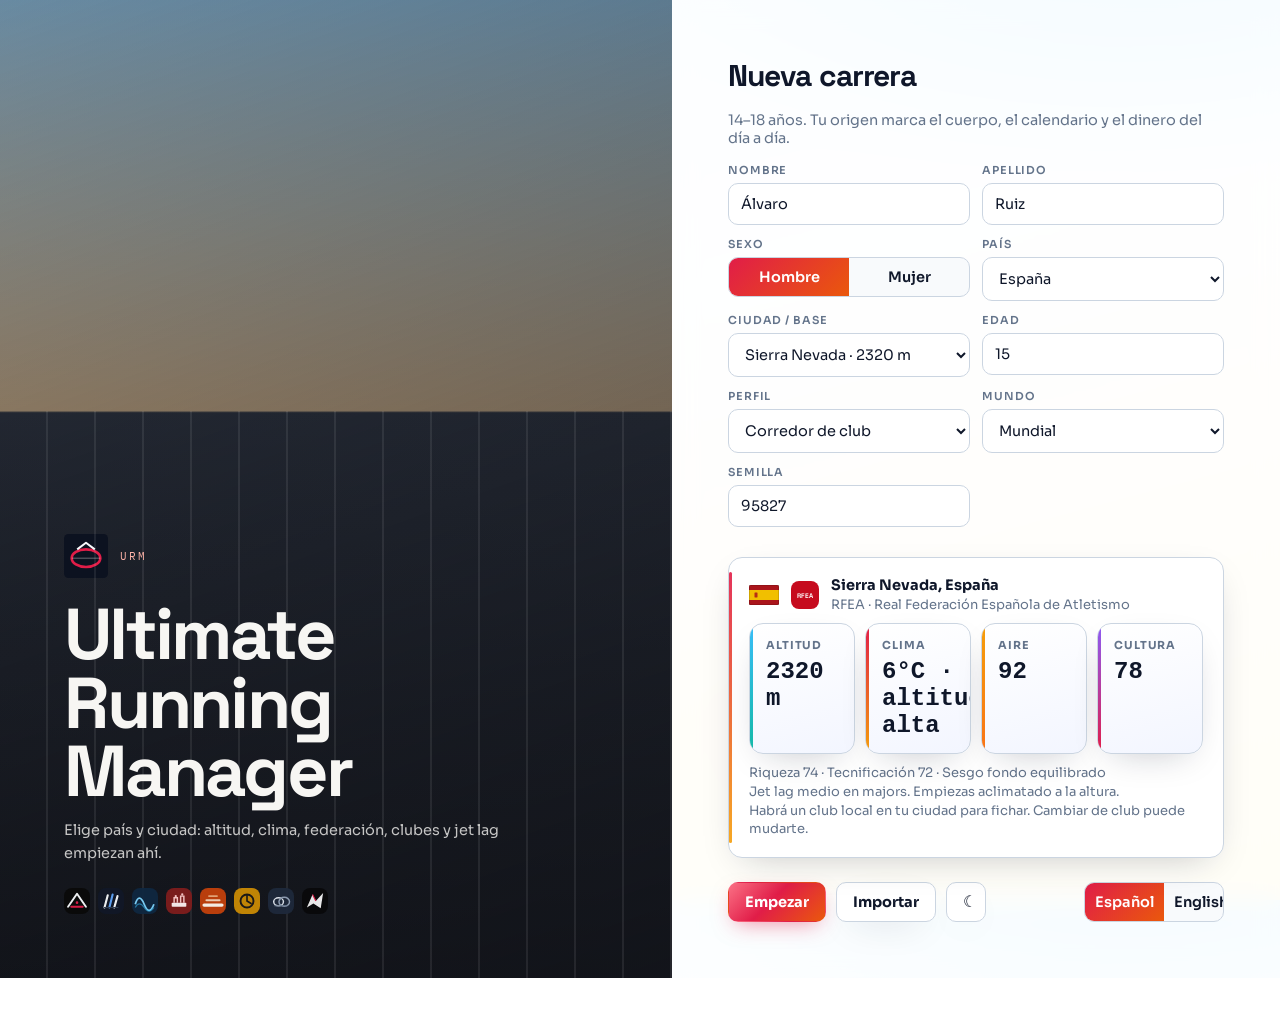
==== commit ba79bcf2: "Let players choose start country and city; expand hubs and surface residence effects." ====
--- a/index.html
+++ b/index.html
@@ -10,8 +10,8 @@
       href="https://fonts.googleapis.com/css2?family=IBM+Plex+Mono:wght@400;500;600&family=Sora:wght@400;500;600;700&family=Space+Grotesk:wght@500;600;700&display=swap"
       rel="stylesheet"
     />
-    <script type="module" crossorigin src="./assets/index-DcgmMDi_.js"></script>
-    <link rel="stylesheet" crossorigin href="./assets/index-CElP3llO.css">
+    <script type="module" crossorigin src="./assets/index-7MSBZvKD.js"></script>
+    <link rel="stylesheet" crossorigin href="./assets/index-Bc-fvYCu.css">
   </head>
   <body>
     <div id="root"></div>
--- a/assets/index-Bc-fvYCu.css
+++ b/assets/index-Bc-fvYCu.css
@@ -0,0 +1 @@
+:root,html[data-theme=light]{--ink: #0f172a;--ink-soft: #334155;--paper: #f8fafc;--paper-2: #eef2ff;--card: #ffffff;--mute: #64748b;--line: #cbd5e1;--run: #e11d48;--run-deep: #be123c;--sky: #38bdf8;--accent: #f59e0b;--violet: #8b5cf6;--teal: #14b8a6;--ok: #059669;--warn: #d97706;--bad: #dc2626;--bar-bg: rgba(255, 255, 255, .9);--boot-form-bg: rgba(255, 255, 255, .85);--body-bg: radial-gradient(1000px 480px at 90% -8%, rgba(56, 189, 248, .35), transparent 55%), radial-gradient(800px 400px at -5% 105%, rgba(225, 29, 72, .14), transparent 52%), radial-gradient(600px 320px at 70% 80%, rgba(245, 158, 11, .1), transparent 50%), linear-gradient(165deg, #e0f2fe 0%, #f8fafc 38%, #fef3c7 100%);--font: "Sora", system-ui, sans-serif;--display: "Space Grotesk", system-ui, sans-serif;--mono: "IBM Plex Mono", ui-monospace, monospace;--ease: cubic-bezier(.22, 1, .36, 1);--shadow: 0 12px 36px -16px rgba(15, 23, 42, .28);--radius: 14px;--safe-bottom: env(safe-area-inset-bottom, 0px);--nav-h: 64px;--agenda-h: 0px}.agenda-strip{display:flex;gap:8px;align-items:center;flex-wrap:nowrap;overflow-x:auto;padding:8px 14px;border-bottom:1px solid var(--line);background:color-mix(in srgb,var(--card) 88%,transparent);scrollbar-width:thin}.agenda-chip{flex:0 0 auto;display:inline-flex;align-items:center;gap:6px;border:1px solid var(--line);background:var(--card);border-radius:999px;padding:6px 10px;font-size:12px;font-weight:700;color:var(--ink);max-width:220px}.agenda-chip.hot{border-color:var(--run);color:var(--run-deep);background:color-mix(in srgb,var(--run) 12%,var(--card))}.agenda-chip.ghost{font-weight:600;color:var(--mute)}.agenda-chip-name{overflow:hidden;text-overflow:ellipsis;white-space:nowrap}.race-line.entered{outline:1px solid color-mix(in srgb,var(--ok) 40%,transparent);border-radius:10px}.agenda-card h3{margin-bottom:8px}html[data-theme=dark]{--ink: #f8fafc;--ink-soft: #cbd5e1;--paper: #0f172a;--paper-2: #1e1b4b;--card: #1e293b;--mute: #94a3b8;--line: #334155;--run: #fb7185;--run-deep: #fda4af;--sky: #38bdf8;--accent: #fbbf24;--violet: #a78bfa;--teal: #2dd4bf;--ok: #34d399;--warn: #fbbf24;--bad: #f87171;--bar-bg: rgba(15, 23, 42, .94);--boot-form-bg: rgba(30, 41, 59, .94);--body-bg: radial-gradient(1000px 480px at 88% -5%, rgba(56, 189, 248, .22), transparent 55%), radial-gradient(800px 400px at 0% 100%, rgba(251, 113, 133, .18), transparent 50%), radial-gradient(500px 280px at 60% 70%, rgba(139, 92, 246, .16), transparent 50%), linear-gradient(165deg, #0c1222 0%, #0f172a 40%, #1a1030 100%);--shadow: 0 14px 40px -16px rgba(0, 0, 0, .65)}*{box-sizing:border-box}html,body,#root{height:100%;margin:0}body{font-family:var(--font);font-size:14.5px;color:var(--ink);background:var(--body-bg);-webkit-font-smoothing:antialiased;overflow-x:hidden}button,input,select{font:inherit;color:inherit}button{cursor:pointer;transition:transform .18s var(--ease),background .18s var(--ease),border-color .18s var(--ease),box-shadow .18s var(--ease),color .18s var(--ease)}button:active:not(:disabled){transform:scale(.98)}@keyframes rise{0%{opacity:0;transform:translateY(14px)}to{opacity:1;transform:translateY(0)}}@keyframes lane{0%,to{opacity:.25}50%{opacity:.5}}@keyframes pulse-soft{0%,to{box-shadow:0 0 #e11d4840}50%{box-shadow:0 0 0 8px #e11d4800}}.enter{animation:rise .45s var(--ease) both}.enter>*{animation:rise .5s var(--ease) both}.enter>*:nth-child(2){animation-delay:.05s}.enter>*:nth-child(3){animation-delay:.1s}.enter>*:nth-child(4){animation-delay:.15s}.boot{min-height:100%;display:grid;grid-template-columns:1.05fr .95fr}.boot-hero{position:relative;overflow:hidden;background:linear-gradient(160deg,#12141a33,#12141abf),linear-gradient(180deg,#7ea8c4,tan 42%,#2c3340 42.2%,#12141a);color:#f7f6f3;padding:clamp(32px,6vw,64px);display:flex;flex-direction:column;justify-content:flex-end;gap:14px}.boot-hero:before{content:"";position:absolute;inset:42% 0 0;background:repeating-linear-gradient(90deg,transparent 0,transparent 46px,rgba(255,255,255,.08) 46px,rgba(255,255,255,.08) 48px);animation:lane 5s ease-in-out infinite;pointer-events:none}.boot-hero small,.boot-hero h1,.boot-hero p{position:relative}.boot-hero small{font-family:var(--mono);letter-spacing:.18em;text-transform:uppercase;color:#ffb4a8;font-size:11px}.boot-hero h1{margin:0;font-family:var(--display);font-size:clamp(44px,6.5vw,72px);line-height:.95;letter-spacing:-.04em;font-weight:700}.boot-hero p{margin:0;color:#f7f6f3c7;max-width:28rem;line-height:1.55}.boot-form{padding:clamp(28px,5vw,56px);overflow:auto;display:flex;flex-direction:column;gap:16px;justify-content:center;background:var(--boot-form-bg);backdrop-filter:blur(12px);animation:rise .5s var(--ease) both}.boot-form h2{margin:0;font-family:var(--display);font-size:30px;letter-spacing:-.03em}.boot-origin{text-align:left}.boot-grid{display:grid;grid-template-columns:1fr 1fr;gap:12px}.field{display:flex;flex-direction:column;gap:6px}.field.wide{grid-column:1 / -1}.field label{font-size:11px;text-transform:uppercase;letter-spacing:.08em;color:var(--mute);font-weight:600}.field input,.field select{border:1px solid var(--line);background:var(--card);padding:11px 12px;border-radius:10px}.field input:focus,.field select:focus{outline:2px solid rgba(225,29,72,.35);outline-offset:1px}.seg{display:flex;border:1px solid var(--line);background:var(--paper);border-radius:10px;overflow:hidden}.seg button{flex:1;border:none;background:transparent;padding:10px;font-weight:600}.seg button.on{background:linear-gradient(135deg,var(--run),#ea580c);color:#fff}.boot-actions{display:flex;gap:10px;align-items:center;margin-top:8px;flex-wrap:wrap}.shell{height:100%;min-height:100dvh;display:grid;grid-template-rows:auto 1fr auto;overflow:hidden}.bar{display:flex;align-items:center;gap:12px;padding:10px 16px;min-height:56px;background:var(--bar-bg);border-bottom:1px solid var(--line);backdrop-filter:blur(14px);z-index:10}.bar-id{min-width:0;flex:1}.bar-name{font-family:var(--display);font-weight:700;font-size:15px;letter-spacing:-.02em;white-space:nowrap;overflow:hidden;text-overflow:ellipsis}.bar-meta{color:var(--mute);font-size:11px;font-family:var(--mono);white-space:nowrap;overflow:hidden;text-overflow:ellipsis}.bar-actions{display:flex;align-items:center;gap:8px;flex-shrink:0}.btn-icon{width:40px;height:40px;padding:0;display:grid;place-items:center;font-size:16px;line-height:1}.nav{display:flex;gap:2px;background:var(--paper);border:1px solid var(--line);border-radius:999px;padding:3px}.nav button{border:none;background:transparent;padding:8px 14px;font-weight:650;color:var(--mute);border-radius:999px}.nav button.on{color:#fff;background:linear-gradient(135deg,var(--run),#f97316);box-shadow:0 4px 14px -4px #e11d488c}html[data-theme=dark] .nav button.on{color:#fff;background:linear-gradient(135deg,#fb7185,#f59e0b)}.main{min-height:0;overflow:auto;-webkit-overflow-scrolling:touch}.stage{overflow:visible;padding:24px 28px 40px;max-width:960px;margin:0 auto;width:100%}.nav-mobile{display:none}.btn{border:1px solid var(--line);background:var(--card);padding:10px 16px;font-weight:700;border-radius:10px;box-shadow:var(--shadow)}.btn:hover:not(:disabled){border-color:#c9c3b8;transform:translateY(-1px)}.btn:disabled{opacity:.45;cursor:not-allowed}.btn-primary{background:linear-gradient(135deg,#fb7185 0%,var(--run) 45%,#ea580c 100%);border-color:transparent;color:#fff;box-shadow:0 8px 22px -8px #e11d488c}.btn-pulse{animation:pulse-soft 2.8s ease-in-out infinite}.btn-primary:hover:not(:disabled){filter:brightness(1.05)}.btn-dark{background:#0f172a;border-color:#0f172a;color:#fff}html[data-theme=dark] .btn-dark{background:#e2e8f0;border-color:#e2e8f0;color:#0f172a}.btn-lg{padding:14px 22px;font-size:15px;align-self:flex-start}.h-kicker{font-family:var(--mono);font-size:11px;letter-spacing:.14em;text-transform:uppercase;color:var(--run);margin:0 0 8px}.h-title{margin:0;font-family:var(--display);font-size:clamp(30px,4vw,44px);letter-spacing:-.035em;font-weight:700;line-height:1.05}.h-sub{margin:10px 0 0;color:var(--mute);max-width:38rem;line-height:1.5}.stack{display:flex;flex-direction:column;gap:16px;margin-top:26px}.card{background:var(--card);border:1px solid var(--line);padding:18px 20px;border-radius:var(--radius);box-shadow:var(--shadow);position:relative;overflow:hidden}.card:before{content:"";position:absolute;left:0;top:14px;bottom:14px;width:3px;border-radius:999px;background:linear-gradient(180deg,var(--run),var(--accent));opacity:.9}.card h3{margin:0 0 12px;font-size:11px;text-transform:uppercase;letter-spacing:.1em;color:var(--run-deep);font-weight:700}html[data-theme=dark] .card h3{color:var(--run)}.card-grid{display:grid;grid-template-columns:repeat(3,minmax(0,1fr));gap:12px}.metrics{display:grid;grid-template-columns:repeat(4,1fr);gap:10px}.metric{background:linear-gradient(165deg,var(--card) 0%,var(--paper-2) 140%);border:1px solid var(--line);border-radius:var(--radius);padding:14px 16px;box-shadow:var(--shadow);position:relative;overflow:hidden}.metric:after{content:"";position:absolute;inset:0 auto 0 0;width:3px;background:linear-gradient(180deg,var(--sky),var(--teal))}.metrics .metric:nth-child(2):after{background:linear-gradient(180deg,var(--run),var(--accent))}.metrics .metric:nth-child(3):after{background:linear-gradient(180deg,var(--accent),#f97316)}.metrics .metric:nth-child(4):after{background:linear-gradient(180deg,var(--violet),var(--run))}.metric span{display:block;font-size:11px;text-transform:uppercase;letter-spacing:.08em;color:var(--mute);font-weight:700}.metric strong{display:block;margin-top:6px;font-family:var(--mono);font-size:24px;font-weight:700;color:var(--ink)}.row{display:flex;flex-wrap:wrap;gap:10px;align-items:center}.tone-good{color:var(--ok)}.tone-warn{color:var(--warn)}.tone-bad{color:var(--bad)}.tone-dim{color:var(--mute)}.slot{border:1px solid var(--line);background:linear-gradient(165deg,var(--card) 0%,rgba(56,189,248,.06) 100%);padding:16px;border-radius:var(--radius);box-shadow:var(--shadow)}.slot-q{margin:0 0 12px;font-family:var(--display);font-size:18px;font-weight:700;letter-spacing:-.02em}.opts{display:flex;flex-direction:column;gap:8px}.opt{text-align:left;border:1px solid var(--line);background:linear-gradient(180deg,var(--card),var(--paper));padding:12px 14px;display:grid;gap:4px;border-radius:10px}.opt:hover:not(:disabled){border-color:var(--sky);box-shadow:0 6px 16px -12px #0ea5e973}.opt.on{border-color:var(--run);box-shadow:inset 3px 0 0 var(--run),0 8px 18px -12px #e11d4866;background:linear-gradient(135deg,#e11d4814,#f59e0b1a)}.opt b{font-size:14px}.opt small{color:var(--mute);font-size:12px;line-height:1.4}.tag{display:inline-block;margin-left:8px;font-size:10px;text-transform:uppercase;letter-spacing:.08em;background:var(--run);color:#fff;padding:2px 7px;font-weight:700;border-radius:999px;vertical-align:middle}.banner{border:1px solid var(--line);border-left:4px solid var(--run);background:var(--card);padding:14px 16px;display:flex;justify-content:space-between;gap:12px;align-items:center;border-radius:var(--radius);box-shadow:var(--shadow)}.toast{position:fixed;bottom:calc(22px + var(--safe-bottom));right:16px;left:auto;max-width:calc(100vw - 32px);background:var(--ink);color:#fff;padding:12px 16px;font-size:13px;z-index:50;border-radius:10px;animation:rise .3s var(--ease)}html[data-theme=dark] .toast{color:#12141a}.card-grid-2{display:grid;grid-template-columns:1fr 1fr;gap:12px}.card-strong{display:block;font-family:var(--display);font-size:18px;letter-spacing:-.02em}.session-line{display:flex;justify-content:space-between;gap:12px;margin:0 0 8px;flex-wrap:wrap}.session-line span{color:var(--mute);font-size:13px}.hint-line{margin:0;color:var(--mute);font-size:13px;line-height:1.45}.choice-work.on{box-shadow:inset 3px 0 0 var(--ok)}.facility-list{margin:10px 0 0;padding-left:18px;color:var(--mute);font-size:13px;line-height:1.45}.week-strip{display:grid;grid-template-columns:repeat(7,1fr);gap:6px;align-items:end;min-height:120px}.week-day{display:flex;flex-direction:column;align-items:center;gap:6px;min-width:0}.week-day-name{font-size:10px;text-transform:uppercase;letter-spacing:.06em;color:var(--mute);font-weight:700}.week-bar-track{width:100%;max-width:28px;height:72px;background:var(--paper);border:1px solid var(--line);border-radius:8px;display:flex;align-items:flex-end;overflow:hidden}.week-bar-fill{width:100%;min-height:0;background:linear-gradient(180deg,#f43f5e,var(--run));border-radius:6px 6px 0 0}.week-day strong{font-family:var(--mono);font-size:11px;font-weight:600}.week-day.today .week-day-name{color:var(--run)}.week-day.future{opacity:.72}.race-steps{display:flex;gap:6px;overflow-x:auto;padding-bottom:2px;-webkit-overflow-scrolling:touch;flex-wrap:wrap}.race-step{border:1px solid var(--line);background:var(--paper);color:var(--mute);padding:8px 12px;border-radius:999px;font-size:12px;font-weight:700;white-space:nowrap;flex-shrink:0}.race-step.on{background:linear-gradient(135deg,var(--run),#f97316);color:#fff;border-color:transparent;box-shadow:0 6px 16px -8px #e11d488c}html[data-theme=dark] .race-step.on{color:#fff}.race-step.done{border-color:var(--ok);color:var(--ok);background:#0596691a}.race-nav-row{justify-content:space-between}.race-mid-card .choice{min-height:52px}.choice.coach-hint{border-color:#e11d4859}.kit-strip{width:100%;border-radius:4px;margin:8px 0 0;box-shadow:inset 0 0 0 1px #ffffff1f}.jersey-kit{display:flex;flex-direction:column;align-items:center;gap:6px;flex-shrink:0}.social-post-body{margin:10px 0 0;white-space:pre-wrap;line-height:1.45;color:var(--ink-soft);font-size:13.5px}.social-post.tone-praise{background:radial-gradient(420px 140px at 0% 0%,rgba(16,185,129,.12),transparent 55%),var(--card)}.social-post.tone-critical{background:radial-gradient(420px 140px at 0% 0%,rgba(225,29,72,.1),transparent 55%),var(--card)}.social-post.tone-business{background:radial-gradient(420px 140px at 0% 0%,rgba(59,130,246,.1),transparent 55%),var(--card)}.jersey-kit-brand{display:flex;align-items:center;gap:6px;font-size:11px;font-weight:700;color:var(--ink-soft)}.shop-grid{display:grid;grid-template-columns:repeat(2,minmax(0,1fr));gap:12px}.shop-card{margin:0}.shop-card-swatch{height:8px;border-radius:999px;margin:-4px 0 12px}.shop-kit-card .jersey-kit{filter:drop-shadow(0 10px 18px rgba(15,23,42,.22))}@media(max-width:900px){.shop-grid{grid-template-columns:1fr}}.identity-row{display:flex;align-items:center;gap:14px;margin-top:10px}.identity-row .h-title{margin:0}.identity-meta{display:flex;flex-wrap:wrap;gap:6px;margin-top:8px;align-items:center}.logo-rail{display:flex;flex-wrap:wrap;gap:8px;align-items:center}.logo-rail .brand-chip{background:var(--paper)}.race-brand-strip{display:flex;flex-wrap:wrap;gap:8px;margin-top:12px;position:relative;align-items:center}.race-brand-strip .hint-line{color:#ffffffbf;margin:0}.surface-pill{display:inline-flex;align-items:center;gap:5px;padding:3px 8px;border-radius:999px;background:#0ea5e91f;color:var(--ink-soft);font-size:11px;font-weight:700}.brand-row{display:flex;align-items:center;gap:12px;min-width:0}.brand-catalog{display:grid;grid-template-columns:repeat(auto-fill,minmax(96px,1fr));gap:10px;margin-top:12px}.brand-catalog-item{display:flex;flex-direction:column;align-items:center;gap:6px;text-align:center;font-size:11px;color:var(--mute);line-height:1.25}.brand-banner{align-items:center}.brand-chip{border:none;background:transparent;padding:0;border-radius:8px;overflow:hidden}.sponsor-line{padding:10px 0;border-bottom:1px solid var(--line)}.sponsor-line:last-child{border-bottom:none}.org-mark{border-radius:8px;flex-shrink:0}.mono{font-family:var(--mono);font-variant-numeric:tabular-nums}.time-table{display:flex;flex-direction:column;gap:0}.time-row{display:grid;grid-template-columns:1.2fr 1fr 1fr .9fr;gap:8px;padding:10px 0;border-bottom:1px solid var(--line);align-items:start;font-size:13px}.time-row.time-head{color:var(--mute);font-size:11px;text-transform:uppercase;letter-spacing:.08em;font-weight:700;border-bottom-width:2px}.time-teaser{width:100%;text-align:left;cursor:pointer;border:1px solid var(--line);font:inherit;color:inherit}.time-teaser:hover{border-color:var(--run)}.race-line{display:flex;align-items:center;gap:12px;width:100%;padding:10px 0;border:none;border-bottom:1px solid var(--line);background:transparent;color:inherit;font:inherit;cursor:pointer}.race-line.static{cursor:default}.race-line.hot{background:#e11d480f;margin:0 -12px;padding-left:12px;padding-right:12px;border-radius:8px}.rank-table{display:flex;flex-direction:column}.rank-row{display:grid;grid-template-columns:28px 1fr auto auto;gap:8px;align-items:center;padding:8px 0;border-bottom:1px solid var(--line);font-size:13px}.rank-row.you{font-weight:700;color:var(--run-deep)}.rank-name{display:inline-flex;align-items:center;gap:6px;min-width:0;overflow:hidden}.rank-name-text{overflow:hidden;text-overflow:ellipsis;white-space:nowrap}.rank-name .portrait{flex-shrink:0;border-radius:50%}.rank-fed{display:inline-flex;align-items:center;justify-content:flex-end}.rank-row .muted,.mono.muted{color:var(--mute)}.start-list-rich li{grid-template-columns:28px 1fr auto}.start-name{display:inline-flex;align-items:center;gap:6px;min-width:0}.media-card.tone-praise{border-left:3px solid var(--ok)}.media-card.tone-critical{border-left:3px solid var(--bad)}.media-card.tone-business{border-left:3px solid var(--warn)}.hist-card{padding:14px 16px}.strava-card{border:1px solid var(--line);border-radius:12px;padding:14px 14px 12px;background:var(--paper);margin-bottom:10px}.strava-card.compact{background:transparent;border-style:dashed;margin-bottom:8px}.strava-head{display:flex;justify-content:space-between;gap:10px;align-items:baseline;margin-bottom:10px}.strava-stats{display:grid;grid-template-columns:repeat(4,minmax(0,1fr));gap:8px}.strava-card.compact .strava-stats{grid-template-columns:repeat(3,minmax(0,1fr));margin-top:8px}.strava-stats strong{display:block;font-family:var(--mono);font-size:15px;margin-top:2px}.strava-note{margin:8px 0 0}.linkish{border:none;background:none;color:var(--run);font:inherit;font-weight:700;padding:0;text-decoration:underline;cursor:pointer}@media(max-width:900px){.strava-stats{grid-template-columns:repeat(2,minmax(0,1fr))}}@media(max-width:900px){.time-row{grid-template-columns:1fr 1fr;gap:4px 10px}.time-row.time-head{display:none}.time-row span:nth-child(1){grid-column:1 / -1}.rank-row{grid-template-columns:24px 1fr auto}.rank-row .muted{display:none}}.race-hero{position:relative;overflow:hidden;border-radius:18px;padding:24px 24px 20px;color:#fffaf5;background:linear-gradient(135deg,#0f172a,#9f1239 55%,#ea580c 120%);box-shadow:0 18px 40px -18px #be123c8c}.race-hero--track{background:radial-gradient(600px 220px at 90% 0%,rgba(251,191,36,.35),transparent 55%),linear-gradient(135deg,#111827,#9f1239 50%,#f97316 130%)}.race-hero--road{background:radial-gradient(600px 220px at 10% 100%,rgba(56,189,248,.35),transparent 55%),linear-gradient(135deg,#0c4a6e,#1d4ed8 50%,#7c3aed 130%)}.race-hero--crossCountry,.race-hero--trail,.race-hero--mountain{background:radial-gradient(500px 200px at 80% 20%,rgba(52,211,153,.3),transparent 50%),linear-gradient(135deg,#052e16,#15803d 50%,#a16207 130%)}.race-hero:after{content:"";position:absolute;inset:auto 0 0;height:40%;background:repeating-linear-gradient(90deg,transparent 0,transparent 40px,rgba(255,255,255,.07) 40px,rgba(255,255,255,.07) 42px);animation:lane 4.5s ease-in-out infinite;pointer-events:none}.race-hero-title{margin:0;font-family:var(--display);font-size:clamp(28px,4vw,40px);letter-spacing:-.03em;position:relative}.race-hero-meta{margin:10px 0 0;color:#f7f6f3c7;line-height:1.45;position:relative;font-size:13px}.race-learn{margin-top:12px;position:relative}.race-fact{margin:0;font-size:13px;line-height:1.45;color:#ffecdceb}.race-wr-ref{margin:6px 0 0;font-size:12px;color:#ffc8b4e0;font-variant-numeric:tabular-nums}.race-fact-mini{display:-webkit-box;-webkit-line-clamp:2;-webkit-box-orient:vertical;overflow:hidden;opacity:.85}.learn-tip{margin:12px 0 0;padding-top:10px;border-top:1px solid rgba(255,255,255,.08);font-size:13px;line-height:1.45;color:var(--mute)}.learn-tip .hint-line{display:block;margin-bottom:4px;text-transform:uppercase;letter-spacing:.06em;font-size:11px}.learn-fact-row{align-items:flex-start}.learn-fact-row small{display:block;margin-top:2px}.race-chips{display:flex;flex-wrap:wrap;gap:6px;margin-top:12px;position:relative}.race-chip{display:inline-flex;align-items:center;gap:4px;padding:4px 10px;border-radius:999px;font-size:11px;font-weight:700;letter-spacing:.02em;background:#ffffff29;border:1px solid rgba(255,255,255,.22);backdrop-filter:blur(6px)}.race-chip--hot{background:#fbbf2447;border-color:#fbbf2480}.race-chip--wind{background:#38bdf847;border-color:#38bdf873}.race-chip--wet{background:#60a5fa4d}.race-progress{margin-top:16px;height:10px;background:#ffffff2e;border-radius:999px;overflow:hidden;position:relative;box-shadow:inset 0 1px 3px #0003}.race-progress-fill{height:100%;background:linear-gradient(90deg,#fde047,#fb7185,#f97316);border-radius:999px;transition:width .55s var(--ease);box-shadow:0 0 16px #fb7185b3}.race-progress-label{margin:8px 0 0;font-size:12px;font-weight:700;color:#ffffffe6;position:relative}.phase-badge{display:inline-flex;align-items:center;gap:6px;padding:3px 10px;border-radius:999px;font-size:11px;font-weight:800;letter-spacing:.06em;text-transform:uppercase}.phase-badge--early{background:#38bdf833;color:#0369a1}.phase-badge--middle{background:#f59e0b38;color:#b45309}.phase-badge--late{background:#e11d482e;color:#be123c}html[data-theme=dark] .phase-badge--early{color:#7dd3fc}html[data-theme=dark] .phase-badge--middle{color:#fcd34d}html[data-theme=dark] .phase-badge--late{color:#fda4af}.choice-grid{display:grid;gap:10px}.choice-grid.compact{gap:6px}.choice{text-align:left;border:1px solid var(--line);background:linear-gradient(180deg,var(--card),var(--paper));padding:13px 14px;border-radius:12px;display:grid;gap:6px}.choice:hover{border-color:var(--run);transform:translateY(-1px);box-shadow:0 8px 20px -12px #e11d4873}.choice.on{border-color:var(--run);background:linear-gradient(135deg,#e11d481a,#f59e0b1f);box-shadow:inset 4px 0 0 var(--run),0 8px 20px -12px #e11d4866}.choice.coach-hint{border-color:var(--violet)}.choice.choice--risk-low:hover{border-color:var(--ok)}.choice.choice--risk-mid:hover{border-color:var(--warn)}.choice.choice--risk-high:hover{border-color:var(--bad)}.choice b{font-size:14px;display:flex;align-items:center;gap:8px;flex-wrap:wrap}.choice small{color:var(--mute);font-size:12px;line-height:1.4}.risk-meter{display:flex;align-items:center;gap:8px;margin-top:2px}.risk-meter span{font-size:10px;font-weight:800;letter-spacing:.06em;text-transform:uppercase;color:var(--mute);min-width:58px}.risk-meter.choice--risk-low span{color:var(--ok)}.risk-meter.choice--risk-mid span{color:var(--warn)}.risk-meter.choice--risk-high span{color:var(--bad)}.risk-bar{flex:1;height:6px;border-radius:999px;background:var(--paper-2);overflow:hidden}.risk-bar i{display:block;height:100%;border-radius:999px;background:linear-gradient(90deg,var(--ok),var(--warn),var(--bad))}.race-mid-card{border:1px solid transparent;background:linear-gradient(var(--card),var(--card)) padding-box,linear-gradient(135deg,var(--run),var(--accent),var(--violet)) border-box;animation:rise .35s var(--ease) both}.race-mid-card:before{background:linear-gradient(180deg,var(--violet),var(--run))}.result-card{text-align:center;background:radial-gradient(500px 180px at 50% 0%,rgba(251,191,36,.18),transparent 60%),var(--card)}.result-card:before{background:linear-gradient(180deg,var(--accent),var(--run))}.result-card.podium-1{background:radial-gradient(500px 200px at 50% 0%,rgba(251,191,36,.35),transparent 55%),var(--card)}.result-card.podium-2{background:radial-gradient(500px 200px at 50% 0%,rgba(148,163,184,.3),transparent 55%),var(--card)}.result-card.podium-3{background:radial-gradient(500px 200px at 50% 0%,rgba(249,115,22,.28),transparent 55%),var(--card)}.result-card.pb-glow{box-shadow:0 0 0 1px #f59e0b59,0 16px 40px -16px #f59e0b73}.start-list{list-style:none;margin:0;padding:0;display:flex;flex-direction:column;gap:0}.start-list li{display:grid;grid-template-columns:32px 1fr auto;gap:10px;padding:8px 0;border-bottom:1px solid var(--line);font-size:13px;align-items:center}.start-name{display:flex;align-items:center;gap:6px;min-width:0;flex-wrap:wrap}.start-list-rich .portrait{flex-shrink:0;border-radius:50%}.start-list li.you{font-weight:700;color:var(--run-deep)}.start-list li.rival{outline:1px solid color-mix(in srgb,var(--warn, #c47a2a) 45%,transparent);border-radius:8px}.result-card .result-place{font-family:var(--display);font-size:56px;margin:0;letter-spacing:-.04em;line-height:1}@media(max-width:900px){.boot{grid-template-columns:1fr}.boot-hero{min-height:200px;padding:28px 20px}.boot-hero h1{font-size:clamp(36px,12vw,52px)}.boot-form{padding:22px 16px 40px}.boot-grid,.card-grid,.card-grid-2,.metrics{grid-template-columns:1fr 1fr}.metric strong{font-size:20px}.stage{padding:16px 14px calc(24px + var(--nav-h) + var(--safe-bottom))}.shell{grid-template-rows:auto 1fr}.bar{gap:8px;padding:8px 12px}.nav-desktop,.bar-cta,.bar-extra{display:none!important}.home-cta-row .btn-primary{display:none}.nav-mobile{display:grid;grid-template-columns:repeat(4,1fr) auto auto;gap:2px;position:fixed;left:0;right:0;bottom:0;z-index:40;padding:8px 8px calc(8px + var(--safe-bottom));background:var(--bar-bg);border-top:1px solid var(--line);backdrop-filter:blur(16px)}.nav-mobile button{position:relative;border:none;background:transparent;color:var(--mute);font-weight:700;font-size:11px;padding:8px 4px;border-radius:10px;min-height:44px}.nav-mobile button.on{color:#fff;background:linear-gradient(135deg,var(--run),#f97316);box-shadow:0 4px 12px -4px #e11d488c}.nav-mobile-cta{background:linear-gradient(180deg,#f43f5e,#ea580c)!important;color:#fff!important;padding:8px 14px!important;border-radius:12px!important;min-width:52px;font-size:12px!important}.nav-mobile-week{background:var(--card)!important;color:var(--ink)!important;border:1px solid var(--line)!important;box-shadow:none!important}.nav-mobile-cta:disabled{opacity:.45}.dot-alert{position:absolute;top:6px;right:10px;width:7px;height:7px;border-radius:50%;background:var(--run)}.banner{flex-direction:column;align-items:stretch}.banner .btn{width:100%}.toast{bottom:calc(12px + var(--nav-h) + var(--safe-bottom));right:12px;left:12px}.result-card .result-place{font-size:44px}.home-cta-row{flex-direction:column;align-items:stretch}.home-cta-row .btn{width:100%}}@media(max-width:420px){.metrics{grid-template-columns:1fr 1fr}.boot-grid{grid-template-columns:1fr}}
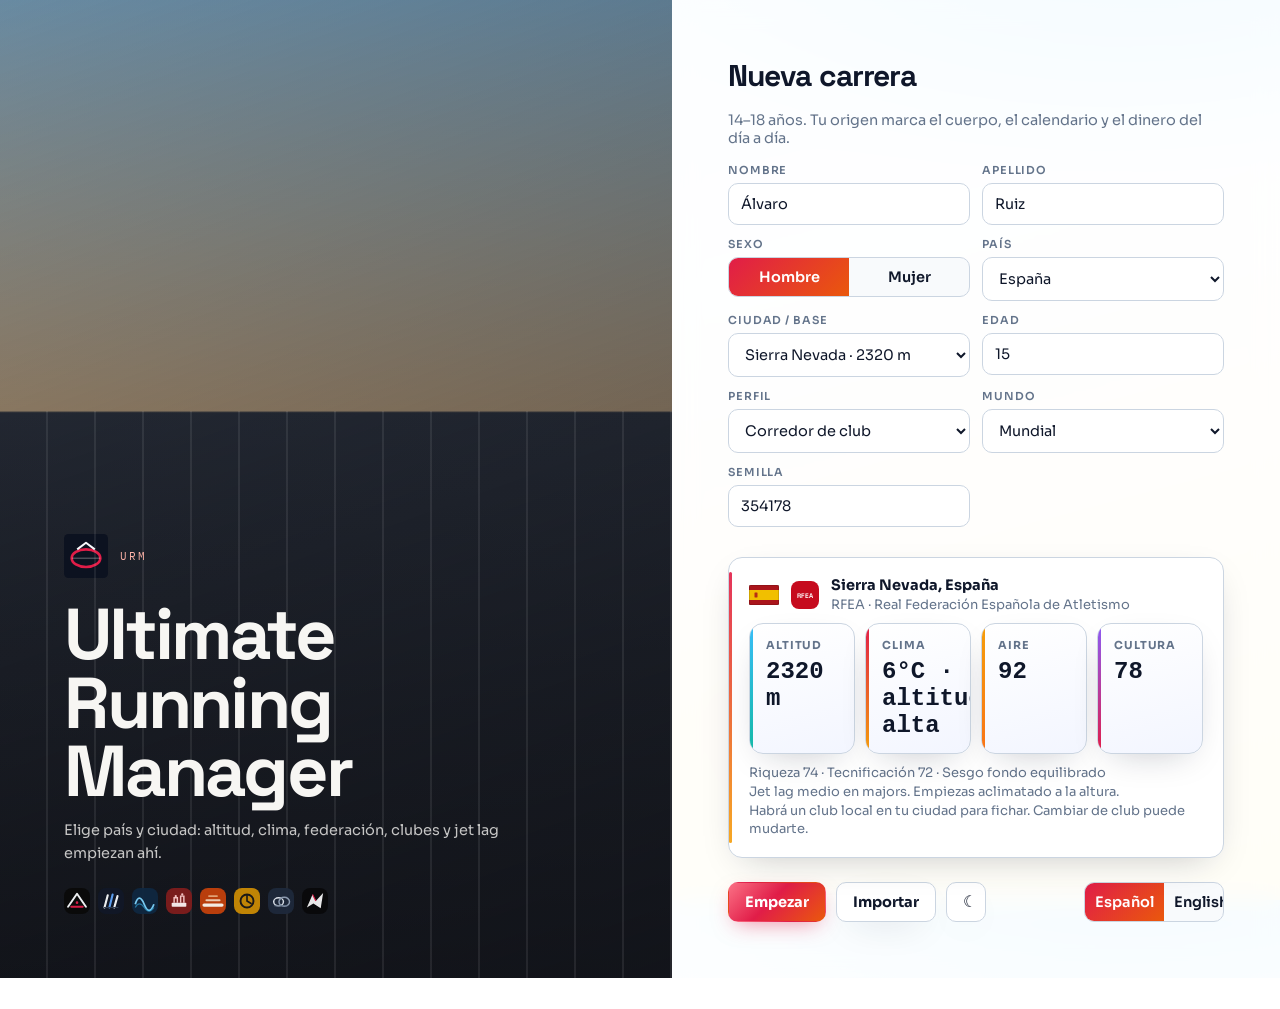
==== commit c6960815: "Fix joinable home club, autosave on advance/quit, EN Monday club slots, mobile CTA." ====
--- a/index.html
+++ b/index.html
@@ -10,8 +10,8 @@
       href="https://fonts.googleapis.com/css2?family=IBM+Plex+Mono:wght@400;500;600&family=Sora:wght@400;500;600;700&family=Space+Grotesk:wght@500;600;700&display=swap"
       rel="stylesheet"
     />
-    <script type="module" crossorigin src="./assets/index-7MSBZvKD.js"></script>
-    <link rel="stylesheet" crossorigin href="./assets/index-Bc-fvYCu.css">
+    <script type="module" crossorigin src="./assets/index-DzVSNinC.js"></script>
+    <link rel="stylesheet" crossorigin href="./assets/index-COJlBfty.css">
   </head>
   <body>
     <div id="root"></div>
--- a/assets/index-COJlBfty.css
+++ b/assets/index-COJlBfty.css
@@ -0,0 +1 @@
+:root,html[data-theme=light]{--ink: #0f172a;--ink-soft: #334155;--paper: #f8fafc;--paper-2: #eef2ff;--card: #ffffff;--mute: #64748b;--line: #cbd5e1;--run: #e11d48;--run-deep: #be123c;--sky: #38bdf8;--accent: #f59e0b;--violet: #8b5cf6;--teal: #14b8a6;--ok: #059669;--warn: #d97706;--bad: #dc2626;--bar-bg: rgba(255, 255, 255, .9);--boot-form-bg: rgba(255, 255, 255, .85);--body-bg: radial-gradient(1000px 480px at 90% -8%, rgba(56, 189, 248, .35), transparent 55%), radial-gradient(800px 400px at -5% 105%, rgba(225, 29, 72, .14), transparent 52%), radial-gradient(600px 320px at 70% 80%, rgba(245, 158, 11, .1), transparent 50%), linear-gradient(165deg, #e0f2fe 0%, #f8fafc 38%, #fef3c7 100%);--font: "Sora", system-ui, sans-serif;--display: "Space Grotesk", system-ui, sans-serif;--mono: "IBM Plex Mono", ui-monospace, monospace;--ease: cubic-bezier(.22, 1, .36, 1);--shadow: 0 12px 36px -16px rgba(15, 23, 42, .28);--radius: 14px;--safe-bottom: env(safe-area-inset-bottom, 0px);--nav-h: 64px;--agenda-h: 0px}.agenda-strip{display:flex;gap:8px;align-items:center;flex-wrap:nowrap;overflow-x:auto;padding:8px 14px;border-bottom:1px solid var(--line);background:color-mix(in srgb,var(--card) 88%,transparent);scrollbar-width:thin}.agenda-chip{flex:0 0 auto;display:inline-flex;align-items:center;gap:6px;border:1px solid var(--line);background:var(--card);border-radius:999px;padding:6px 10px;font-size:12px;font-weight:700;color:var(--ink);max-width:220px}.agenda-chip.hot{border-color:var(--run);color:var(--run-deep);background:color-mix(in srgb,var(--run) 12%,var(--card))}.agenda-chip.ghost{font-weight:600;color:var(--mute)}.agenda-chip-name{overflow:hidden;text-overflow:ellipsis;white-space:nowrap}.race-line.entered{outline:1px solid color-mix(in srgb,var(--ok) 40%,transparent);border-radius:10px}.agenda-card h3{margin-bottom:8px}html[data-theme=dark]{--ink: #f8fafc;--ink-soft: #cbd5e1;--paper: #0f172a;--paper-2: #1e1b4b;--card: #1e293b;--mute: #94a3b8;--line: #334155;--run: #fb7185;--run-deep: #fda4af;--sky: #38bdf8;--accent: #fbbf24;--violet: #a78bfa;--teal: #2dd4bf;--ok: #34d399;--warn: #fbbf24;--bad: #f87171;--bar-bg: rgba(15, 23, 42, .94);--boot-form-bg: rgba(30, 41, 59, .94);--body-bg: radial-gradient(1000px 480px at 88% -5%, rgba(56, 189, 248, .22), transparent 55%), radial-gradient(800px 400px at 0% 100%, rgba(251, 113, 133, .18), transparent 50%), radial-gradient(500px 280px at 60% 70%, rgba(139, 92, 246, .16), transparent 50%), linear-gradient(165deg, #0c1222 0%, #0f172a 40%, #1a1030 100%);--shadow: 0 14px 40px -16px rgba(0, 0, 0, .65)}*{box-sizing:border-box}html,body,#root{height:100%;margin:0}body{font-family:var(--font);font-size:14.5px;color:var(--ink);background:var(--body-bg);-webkit-font-smoothing:antialiased;overflow-x:hidden}button,input,select{font:inherit;color:inherit}button{cursor:pointer;transition:transform .18s var(--ease),background .18s var(--ease),border-color .18s var(--ease),box-shadow .18s var(--ease),color .18s var(--ease)}button:active:not(:disabled){transform:scale(.98)}@keyframes rise{0%{opacity:0;transform:translateY(14px)}to{opacity:1;transform:translateY(0)}}@keyframes lane{0%,to{opacity:.25}50%{opacity:.5}}@keyframes pulse-soft{0%,to{box-shadow:0 0 #e11d4840}50%{box-shadow:0 0 0 8px #e11d4800}}.enter{animation:rise .45s var(--ease) both}.enter>*{animation:rise .5s var(--ease) both}.enter>*:nth-child(2){animation-delay:.05s}.enter>*:nth-child(3){animation-delay:.1s}.enter>*:nth-child(4){animation-delay:.15s}.boot{min-height:100%;display:grid;grid-template-columns:1.05fr .95fr}.boot-hero{position:relative;overflow:hidden;background:linear-gradient(160deg,#12141a33,#12141abf),linear-gradient(180deg,#7ea8c4,tan 42%,#2c3340 42.2%,#12141a);color:#f7f6f3;padding:clamp(32px,6vw,64px);display:flex;flex-direction:column;justify-content:flex-end;gap:14px}.boot-hero:before{content:"";position:absolute;inset:42% 0 0;background:repeating-linear-gradient(90deg,transparent 0,transparent 46px,rgba(255,255,255,.08) 46px,rgba(255,255,255,.08) 48px);animation:lane 5s ease-in-out infinite;pointer-events:none}.boot-hero small,.boot-hero h1,.boot-hero p{position:relative}.boot-hero small{font-family:var(--mono);letter-spacing:.18em;text-transform:uppercase;color:#ffb4a8;font-size:11px}.boot-hero h1{margin:0;font-family:var(--display);font-size:clamp(44px,6.5vw,72px);line-height:.95;letter-spacing:-.04em;font-weight:700}.boot-hero p{margin:0;color:#f7f6f3c7;max-width:28rem;line-height:1.55}.boot-form{padding:clamp(28px,5vw,56px);overflow:auto;display:flex;flex-direction:column;gap:16px;justify-content:center;background:var(--boot-form-bg);backdrop-filter:blur(12px);animation:rise .5s var(--ease) both}.boot-form h2{margin:0;font-family:var(--display);font-size:30px;letter-spacing:-.03em}.boot-origin{text-align:left}.boot-grid{display:grid;grid-template-columns:1fr 1fr;gap:12px}.field{display:flex;flex-direction:column;gap:6px}.field.wide{grid-column:1 / -1}.field label{font-size:11px;text-transform:uppercase;letter-spacing:.08em;color:var(--mute);font-weight:600}.field input,.field select{border:1px solid var(--line);background:var(--card);padding:11px 12px;border-radius:10px}.field input:focus,.field select:focus{outline:2px solid rgba(225,29,72,.35);outline-offset:1px}.seg{display:flex;border:1px solid var(--line);background:var(--paper);border-radius:10px;overflow:hidden}.seg button{flex:1;border:none;background:transparent;padding:10px;font-weight:600}.seg button.on{background:linear-gradient(135deg,var(--run),#ea580c);color:#fff}.boot-actions{display:flex;gap:10px;align-items:center;margin-top:8px;flex-wrap:wrap}.shell{height:100%;min-height:100dvh;display:grid;grid-template-rows:auto 1fr auto;overflow:hidden}.bar{display:flex;align-items:center;gap:12px;padding:10px 16px;min-height:56px;background:var(--bar-bg);border-bottom:1px solid var(--line);backdrop-filter:blur(14px);z-index:10}.bar-id{min-width:0;flex:1}.bar-name{font-family:var(--display);font-weight:700;font-size:15px;letter-spacing:-.02em;white-space:nowrap;overflow:hidden;text-overflow:ellipsis}.bar-meta{color:var(--mute);font-size:11px;font-family:var(--mono);white-space:nowrap;overflow:hidden;text-overflow:ellipsis}.bar-actions{display:flex;align-items:center;gap:8px;flex-shrink:0}.btn-icon{width:40px;height:40px;padding:0;display:grid;place-items:center;font-size:16px;line-height:1}.nav{display:flex;gap:2px;background:var(--paper);border:1px solid var(--line);border-radius:999px;padding:3px}.nav button{border:none;background:transparent;padding:8px 14px;font-weight:650;color:var(--mute);border-radius:999px}.nav button.on{color:#fff;background:linear-gradient(135deg,var(--run),#f97316);box-shadow:0 4px 14px -4px #e11d488c}html[data-theme=dark] .nav button.on{color:#fff;background:linear-gradient(135deg,#fb7185,#f59e0b)}.main{min-height:0;overflow:auto;-webkit-overflow-scrolling:touch}.stage{overflow:visible;padding:24px 28px 40px;max-width:960px;margin:0 auto;width:100%}.nav-mobile{display:none}.btn{border:1px solid var(--line);background:var(--card);padding:10px 16px;font-weight:700;border-radius:10px;box-shadow:var(--shadow)}.btn:hover:not(:disabled){border-color:#c9c3b8;transform:translateY(-1px)}.btn:disabled{opacity:.45;cursor:not-allowed}.btn-primary{background:linear-gradient(135deg,#fb7185 0%,var(--run) 45%,#ea580c 100%);border-color:transparent;color:#fff;box-shadow:0 8px 22px -8px #e11d488c}.btn-pulse{animation:pulse-soft 2.8s ease-in-out infinite}.btn-primary:hover:not(:disabled){filter:brightness(1.05)}.btn-dark{background:#0f172a;border-color:#0f172a;color:#fff}html[data-theme=dark] .btn-dark{background:#e2e8f0;border-color:#e2e8f0;color:#0f172a}.btn-lg{padding:14px 22px;font-size:15px;align-self:flex-start}.h-kicker{font-family:var(--mono);font-size:11px;letter-spacing:.14em;text-transform:uppercase;color:var(--run);margin:0 0 8px}.h-title{margin:0;font-family:var(--display);font-size:clamp(30px,4vw,44px);letter-spacing:-.035em;font-weight:700;line-height:1.05}.h-sub{margin:10px 0 0;color:var(--mute);max-width:38rem;line-height:1.5}.stack{display:flex;flex-direction:column;gap:16px;margin-top:26px}.card{background:var(--card);border:1px solid var(--line);padding:18px 20px;border-radius:var(--radius);box-shadow:var(--shadow);position:relative;overflow:hidden}.card:before{content:"";position:absolute;left:0;top:14px;bottom:14px;width:3px;border-radius:999px;background:linear-gradient(180deg,var(--run),var(--accent));opacity:.9}.card h3{margin:0 0 12px;font-size:11px;text-transform:uppercase;letter-spacing:.1em;color:var(--run-deep);font-weight:700}html[data-theme=dark] .card h3{color:var(--run)}.card-grid{display:grid;grid-template-columns:repeat(3,minmax(0,1fr));gap:12px}.metrics{display:grid;grid-template-columns:repeat(4,1fr);gap:10px}.metric{background:linear-gradient(165deg,var(--card) 0%,var(--paper-2) 140%);border:1px solid var(--line);border-radius:var(--radius);padding:14px 16px;box-shadow:var(--shadow);position:relative;overflow:hidden}.metric:after{content:"";position:absolute;inset:0 auto 0 0;width:3px;background:linear-gradient(180deg,var(--sky),var(--teal))}.metrics .metric:nth-child(2):after{background:linear-gradient(180deg,var(--run),var(--accent))}.metrics .metric:nth-child(3):after{background:linear-gradient(180deg,var(--accent),#f97316)}.metrics .metric:nth-child(4):after{background:linear-gradient(180deg,var(--violet),var(--run))}.metric span{display:block;font-size:11px;text-transform:uppercase;letter-spacing:.08em;color:var(--mute);font-weight:700}.metric strong{display:block;margin-top:6px;font-family:var(--mono);font-size:24px;font-weight:700;color:var(--ink)}.row{display:flex;flex-wrap:wrap;gap:10px;align-items:center}.tone-good{color:var(--ok)}.tone-warn{color:var(--warn)}.tone-bad{color:var(--bad)}.tone-dim{color:var(--mute)}.slot{border:1px solid var(--line);background:linear-gradient(165deg,var(--card) 0%,rgba(56,189,248,.06) 100%);padding:16px;border-radius:var(--radius);box-shadow:var(--shadow)}.slot-q{margin:0 0 12px;font-family:var(--display);font-size:18px;font-weight:700;letter-spacing:-.02em}.opts{display:flex;flex-direction:column;gap:8px}.opt{text-align:left;border:1px solid var(--line);background:linear-gradient(180deg,var(--card),var(--paper));padding:12px 14px;display:grid;gap:4px;border-radius:10px}.opt:hover:not(:disabled){border-color:var(--sky);box-shadow:0 6px 16px -12px #0ea5e973}.opt.on{border-color:var(--run);box-shadow:inset 3px 0 0 var(--run),0 8px 18px -12px #e11d4866;background:linear-gradient(135deg,#e11d4814,#f59e0b1a)}.opt b{font-size:14px}.opt small{color:var(--mute);font-size:12px;line-height:1.4}.tag{display:inline-block;margin-left:8px;font-size:10px;text-transform:uppercase;letter-spacing:.08em;background:var(--run);color:#fff;padding:2px 7px;font-weight:700;border-radius:999px;vertical-align:middle}.banner{border:1px solid var(--line);border-left:4px solid var(--run);background:var(--card);padding:14px 16px;display:flex;justify-content:space-between;gap:12px;align-items:center;border-radius:var(--radius);box-shadow:var(--shadow)}.toast{position:fixed;bottom:calc(22px + var(--safe-bottom));right:16px;left:auto;max-width:calc(100vw - 32px);background:var(--ink);color:#fff;padding:12px 16px;font-size:13px;z-index:50;border-radius:10px;animation:rise .3s var(--ease)}html[data-theme=dark] .toast{color:#12141a}.card-grid-2{display:grid;grid-template-columns:1fr 1fr;gap:12px}.card-strong{display:block;font-family:var(--display);font-size:18px;letter-spacing:-.02em}.session-line{display:flex;justify-content:space-between;gap:12px;margin:0 0 8px;flex-wrap:wrap}.session-line span{color:var(--mute);font-size:13px}.hint-line{margin:0;color:var(--mute);font-size:13px;line-height:1.45}.choice-work.on{box-shadow:inset 3px 0 0 var(--ok)}.facility-list{margin:10px 0 0;padding-left:18px;color:var(--mute);font-size:13px;line-height:1.45}.week-strip{display:grid;grid-template-columns:repeat(7,1fr);gap:6px;align-items:end;min-height:120px}.week-day{display:flex;flex-direction:column;align-items:center;gap:6px;min-width:0}.week-day-name{font-size:10px;text-transform:uppercase;letter-spacing:.06em;color:var(--mute);font-weight:700}.week-bar-track{width:100%;max-width:28px;height:72px;background:var(--paper);border:1px solid var(--line);border-radius:8px;display:flex;align-items:flex-end;overflow:hidden}.week-bar-fill{width:100%;min-height:0;background:linear-gradient(180deg,#f43f5e,var(--run));border-radius:6px 6px 0 0}.week-day strong{font-family:var(--mono);font-size:11px;font-weight:600}.week-day.today .week-day-name{color:var(--run)}.week-day.future{opacity:.72}.race-steps{display:flex;gap:6px;overflow-x:auto;padding-bottom:2px;-webkit-overflow-scrolling:touch;flex-wrap:wrap}.race-step{border:1px solid var(--line);background:var(--paper);color:var(--mute);padding:8px 12px;border-radius:999px;font-size:12px;font-weight:700;white-space:nowrap;flex-shrink:0}.race-step.on{background:linear-gradient(135deg,var(--run),#f97316);color:#fff;border-color:transparent;box-shadow:0 6px 16px -8px #e11d488c}html[data-theme=dark] .race-step.on{color:#fff}.race-step.done{border-color:var(--ok);color:var(--ok);background:#0596691a}.race-nav-row{justify-content:space-between}.race-mid-card .choice{min-height:52px}.choice.coach-hint{border-color:#e11d4859}.kit-strip{width:100%;border-radius:4px;margin:8px 0 0;box-shadow:inset 0 0 0 1px #ffffff1f}.jersey-kit{display:flex;flex-direction:column;align-items:center;gap:6px;flex-shrink:0}.social-post-body{margin:10px 0 0;white-space:pre-wrap;line-height:1.45;color:var(--ink-soft);font-size:13.5px}.social-post.tone-praise{background:radial-gradient(420px 140px at 0% 0%,rgba(16,185,129,.12),transparent 55%),var(--card)}.social-post.tone-critical{background:radial-gradient(420px 140px at 0% 0%,rgba(225,29,72,.1),transparent 55%),var(--card)}.social-post.tone-business{background:radial-gradient(420px 140px at 0% 0%,rgba(59,130,246,.1),transparent 55%),var(--card)}.jersey-kit-brand{display:flex;align-items:center;gap:6px;font-size:11px;font-weight:700;color:var(--ink-soft)}.shop-grid{display:grid;grid-template-columns:repeat(2,minmax(0,1fr));gap:12px}.shop-card{margin:0}.shop-card-swatch{height:8px;border-radius:999px;margin:-4px 0 12px}.shop-kit-card .jersey-kit{filter:drop-shadow(0 10px 18px rgba(15,23,42,.22))}@media(max-width:900px){.shop-grid{grid-template-columns:1fr}}.identity-row{display:flex;align-items:center;gap:14px;margin-top:10px}.identity-row .h-title{margin:0}.identity-meta{display:flex;flex-wrap:wrap;gap:6px;margin-top:8px;align-items:center}.logo-rail{display:flex;flex-wrap:wrap;gap:8px;align-items:center}.logo-rail .brand-chip{background:var(--paper)}.race-brand-strip{display:flex;flex-wrap:wrap;gap:8px;margin-top:12px;position:relative;align-items:center}.race-brand-strip .hint-line{color:#ffffffbf;margin:0}.surface-pill{display:inline-flex;align-items:center;gap:5px;padding:3px 8px;border-radius:999px;background:#0ea5e91f;color:var(--ink-soft);font-size:11px;font-weight:700}.brand-row{display:flex;align-items:center;gap:12px;min-width:0}.brand-catalog{display:grid;grid-template-columns:repeat(auto-fill,minmax(96px,1fr));gap:10px;margin-top:12px}.brand-catalog-item{display:flex;flex-direction:column;align-items:center;gap:6px;text-align:center;font-size:11px;color:var(--mute);line-height:1.25}.brand-banner{align-items:center}.brand-chip{border:none;background:transparent;padding:0;border-radius:8px;overflow:hidden}.sponsor-line{padding:10px 0;border-bottom:1px solid var(--line)}.sponsor-line:last-child{border-bottom:none}.org-mark{border-radius:8px;flex-shrink:0}.mono{font-family:var(--mono);font-variant-numeric:tabular-nums}.time-table{display:flex;flex-direction:column;gap:0}.time-row{display:grid;grid-template-columns:1.2fr 1fr 1fr .9fr;gap:8px;padding:10px 0;border-bottom:1px solid var(--line);align-items:start;font-size:13px}.time-row.time-head{color:var(--mute);font-size:11px;text-transform:uppercase;letter-spacing:.08em;font-weight:700;border-bottom-width:2px}.time-teaser{width:100%;text-align:left;cursor:pointer;border:1px solid var(--line);font:inherit;color:inherit}.time-teaser:hover{border-color:var(--run)}.race-line{display:flex;align-items:center;gap:12px;width:100%;padding:10px 0;border:none;border-bottom:1px solid var(--line);background:transparent;color:inherit;font:inherit;cursor:pointer}.race-line.static{cursor:default}.race-line.hot{background:#e11d480f;margin:0 -12px;padding-left:12px;padding-right:12px;border-radius:8px}.rank-table{display:flex;flex-direction:column}.rank-row{display:grid;grid-template-columns:28px 1fr auto auto;gap:8px;align-items:center;padding:8px 0;border-bottom:1px solid var(--line);font-size:13px}.rank-row.you{font-weight:700;color:var(--run-deep)}.rank-name{display:inline-flex;align-items:center;gap:6px;min-width:0;overflow:hidden}.rank-name-text{overflow:hidden;text-overflow:ellipsis;white-space:nowrap}.rank-name .portrait{flex-shrink:0;border-radius:50%}.rank-fed{display:inline-flex;align-items:center;justify-content:flex-end}.rank-row .muted,.mono.muted{color:var(--mute)}.start-list-rich li{grid-template-columns:28px 1fr auto}.start-name{display:inline-flex;align-items:center;gap:6px;min-width:0}.media-card.tone-praise{border-left:3px solid var(--ok)}.media-card.tone-critical{border-left:3px solid var(--bad)}.media-card.tone-business{border-left:3px solid var(--warn)}.hist-card{padding:14px 16px}.strava-card{border:1px solid var(--line);border-radius:12px;padding:14px 14px 12px;background:var(--paper);margin-bottom:10px}.strava-card.compact{background:transparent;border-style:dashed;margin-bottom:8px}.strava-head{display:flex;justify-content:space-between;gap:10px;align-items:baseline;margin-bottom:10px}.strava-stats{display:grid;grid-template-columns:repeat(4,minmax(0,1fr));gap:8px}.strava-card.compact .strava-stats{grid-template-columns:repeat(3,minmax(0,1fr));margin-top:8px}.strava-stats strong{display:block;font-family:var(--mono);font-size:15px;margin-top:2px}.strava-note{margin:8px 0 0}.linkish{border:none;background:none;color:var(--run);font:inherit;font-weight:700;padding:0;text-decoration:underline;cursor:pointer}@media(max-width:900px){.strava-stats{grid-template-columns:repeat(2,minmax(0,1fr))}}@media(max-width:900px){.time-row{grid-template-columns:1fr 1fr;gap:4px 10px}.time-row.time-head{display:none}.time-row span:nth-child(1){grid-column:1 / -1}.rank-row{grid-template-columns:24px 1fr auto}.rank-row .muted{display:none}}.race-hero{position:relative;overflow:hidden;border-radius:18px;padding:24px 24px 20px;color:#fffaf5;background:linear-gradient(135deg,#0f172a,#9f1239 55%,#ea580c 120%);box-shadow:0 18px 40px -18px #be123c8c}.race-hero--track{background:radial-gradient(600px 220px at 90% 0%,rgba(251,191,36,.35),transparent 55%),linear-gradient(135deg,#111827,#9f1239 50%,#f97316 130%)}.race-hero--road{background:radial-gradient(600px 220px at 10% 100%,rgba(56,189,248,.35),transparent 55%),linear-gradient(135deg,#0c4a6e,#1d4ed8 50%,#7c3aed 130%)}.race-hero--crossCountry,.race-hero--trail,.race-hero--mountain{background:radial-gradient(500px 200px at 80% 20%,rgba(52,211,153,.3),transparent 50%),linear-gradient(135deg,#052e16,#15803d 50%,#a16207 130%)}.race-hero:after{content:"";position:absolute;inset:auto 0 0;height:40%;background:repeating-linear-gradient(90deg,transparent 0,transparent 40px,rgba(255,255,255,.07) 40px,rgba(255,255,255,.07) 42px);animation:lane 4.5s ease-in-out infinite;pointer-events:none}.race-hero-title{margin:0;font-family:var(--display);font-size:clamp(28px,4vw,40px);letter-spacing:-.03em;position:relative}.race-hero-meta{margin:10px 0 0;color:#f7f6f3c7;line-height:1.45;position:relative;font-size:13px}.race-learn{margin-top:12px;position:relative}.race-fact{margin:0;font-size:13px;line-height:1.45;color:#ffecdceb}.race-wr-ref{margin:6px 0 0;font-size:12px;color:#ffc8b4e0;font-variant-numeric:tabular-nums}.race-fact-mini{display:-webkit-box;-webkit-line-clamp:2;-webkit-box-orient:vertical;overflow:hidden;opacity:.85}.learn-tip{margin:12px 0 0;padding-top:10px;border-top:1px solid rgba(255,255,255,.08);font-size:13px;line-height:1.45;color:var(--mute)}.learn-tip .hint-line{display:block;margin-bottom:4px;text-transform:uppercase;letter-spacing:.06em;font-size:11px}.learn-fact-row{align-items:flex-start}.learn-fact-row small{display:block;margin-top:2px}.race-chips{display:flex;flex-wrap:wrap;gap:6px;margin-top:12px;position:relative}.race-chip{display:inline-flex;align-items:center;gap:4px;padding:4px 10px;border-radius:999px;font-size:11px;font-weight:700;letter-spacing:.02em;background:#ffffff29;border:1px solid rgba(255,255,255,.22);backdrop-filter:blur(6px)}.race-chip--hot{background:#fbbf2447;border-color:#fbbf2480}.race-chip--wind{background:#38bdf847;border-color:#38bdf873}.race-chip--wet{background:#60a5fa4d}.race-progress{margin-top:16px;height:10px;background:#ffffff2e;border-radius:999px;overflow:hidden;position:relative;box-shadow:inset 0 1px 3px #0003}.race-progress-fill{height:100%;background:linear-gradient(90deg,#fde047,#fb7185,#f97316);border-radius:999px;transition:width .55s var(--ease);box-shadow:0 0 16px #fb7185b3}.race-progress-label{margin:8px 0 0;font-size:12px;font-weight:700;color:#ffffffe6;position:relative}.phase-badge{display:inline-flex;align-items:center;gap:6px;padding:3px 10px;border-radius:999px;font-size:11px;font-weight:800;letter-spacing:.06em;text-transform:uppercase}.phase-badge--early{background:#38bdf833;color:#0369a1}.phase-badge--middle{background:#f59e0b38;color:#b45309}.phase-badge--late{background:#e11d482e;color:#be123c}html[data-theme=dark] .phase-badge--early{color:#7dd3fc}html[data-theme=dark] .phase-badge--middle{color:#fcd34d}html[data-theme=dark] .phase-badge--late{color:#fda4af}.choice-grid{display:grid;gap:10px}.choice-grid.compact{gap:6px}.choice{text-align:left;border:1px solid var(--line);background:linear-gradient(180deg,var(--card),var(--paper));padding:13px 14px;border-radius:12px;display:grid;gap:6px}.choice:hover{border-color:var(--run);transform:translateY(-1px);box-shadow:0 8px 20px -12px #e11d4873}.choice.on{border-color:var(--run);background:linear-gradient(135deg,#e11d481a,#f59e0b1f);box-shadow:inset 4px 0 0 var(--run),0 8px 20px -12px #e11d4866}.choice.coach-hint{border-color:var(--violet)}.choice.choice--risk-low:hover{border-color:var(--ok)}.choice.choice--risk-mid:hover{border-color:var(--warn)}.choice.choice--risk-high:hover{border-color:var(--bad)}.choice b{font-size:14px;display:flex;align-items:center;gap:8px;flex-wrap:wrap}.choice small{color:var(--mute);font-size:12px;line-height:1.4}.risk-meter{display:flex;align-items:center;gap:8px;margin-top:2px}.risk-meter span{font-size:10px;font-weight:800;letter-spacing:.06em;text-transform:uppercase;color:var(--mute);min-width:58px}.risk-meter.choice--risk-low span{color:var(--ok)}.risk-meter.choice--risk-mid span{color:var(--warn)}.risk-meter.choice--risk-high span{color:var(--bad)}.risk-bar{flex:1;height:6px;border-radius:999px;background:var(--paper-2);overflow:hidden}.risk-bar i{display:block;height:100%;border-radius:999px;background:linear-gradient(90deg,var(--ok),var(--warn),var(--bad))}.race-mid-card{border:1px solid transparent;background:linear-gradient(var(--card),var(--card)) padding-box,linear-gradient(135deg,var(--run),var(--accent),var(--violet)) border-box;animation:rise .35s var(--ease) both}.race-mid-card:before{background:linear-gradient(180deg,var(--violet),var(--run))}.result-card{text-align:center;background:radial-gradient(500px 180px at 50% 0%,rgba(251,191,36,.18),transparent 60%),var(--card)}.result-card:before{background:linear-gradient(180deg,var(--accent),var(--run))}.result-card.podium-1{background:radial-gradient(500px 200px at 50% 0%,rgba(251,191,36,.35),transparent 55%),var(--card)}.result-card.podium-2{background:radial-gradient(500px 200px at 50% 0%,rgba(148,163,184,.3),transparent 55%),var(--card)}.result-card.podium-3{background:radial-gradient(500px 200px at 50% 0%,rgba(249,115,22,.28),transparent 55%),var(--card)}.result-card.pb-glow{box-shadow:0 0 0 1px #f59e0b59,0 16px 40px -16px #f59e0b73}.start-list{list-style:none;margin:0;padding:0;display:flex;flex-direction:column;gap:0}.start-list li{display:grid;grid-template-columns:32px 1fr auto;gap:10px;padding:8px 0;border-bottom:1px solid var(--line);font-size:13px;align-items:center}.start-name{display:flex;align-items:center;gap:6px;min-width:0;flex-wrap:wrap}.start-list-rich .portrait{flex-shrink:0;border-radius:50%}.start-list li.you{font-weight:700;color:var(--run-deep)}.start-list li.rival{outline:1px solid color-mix(in srgb,var(--warn, #c47a2a) 45%,transparent);border-radius:8px}.result-card .result-place{font-family:var(--display);font-size:56px;margin:0;letter-spacing:-.04em;line-height:1}@media(max-width:900px){.boot{grid-template-columns:1fr}.boot-hero{min-height:200px;padding:28px 20px}.boot-hero h1{font-size:clamp(36px,12vw,52px)}.boot-form{padding:22px 16px 40px}.boot-grid,.card-grid,.card-grid-2,.metrics{grid-template-columns:1fr 1fr}.metric strong{font-size:20px}.stage{padding:16px 14px calc(24px + var(--nav-h) + var(--safe-bottom))}.shell{grid-template-rows:auto 1fr}.bar{gap:8px;padding:8px 12px}.nav-desktop,.bar-cta,.bar-extra{display:none!important}.nav-mobile{display:grid;grid-template-columns:repeat(4,1fr) auto auto;gap:2px;position:fixed;left:0;right:0;bottom:0;z-index:40;padding:8px 8px calc(8px + var(--safe-bottom));background:var(--bar-bg);border-top:1px solid var(--line);backdrop-filter:blur(16px)}.nav-mobile button{position:relative;border:none;background:transparent;color:var(--mute);font-weight:700;font-size:11px;padding:8px 4px;border-radius:10px;min-height:44px}.nav-mobile button.on{color:#fff;background:linear-gradient(135deg,var(--run),#f97316);box-shadow:0 4px 12px -4px #e11d488c}.nav-mobile-cta{background:linear-gradient(180deg,#f43f5e,#ea580c)!important;color:#fff!important;padding:8px 14px!important;border-radius:12px!important;min-width:52px;font-size:12px!important}.nav-mobile-week{background:var(--card)!important;color:var(--ink)!important;border:1px solid var(--line)!important;box-shadow:none!important}.nav-mobile-cta:disabled{opacity:.45}.dot-alert{position:absolute;top:6px;right:10px;width:7px;height:7px;border-radius:50%;background:var(--run)}.banner{flex-direction:column;align-items:stretch}.banner .btn{width:100%}.toast{bottom:calc(12px + var(--nav-h) + var(--safe-bottom));right:12px;left:12px}.result-card .result-place{font-size:44px}.home-cta-row{flex-direction:column;align-items:stretch}.home-cta-row .btn{width:100%}}@media(max-width:420px){.metrics{grid-template-columns:1fr 1fr}.boot-grid{grid-template-columns:1fr}}
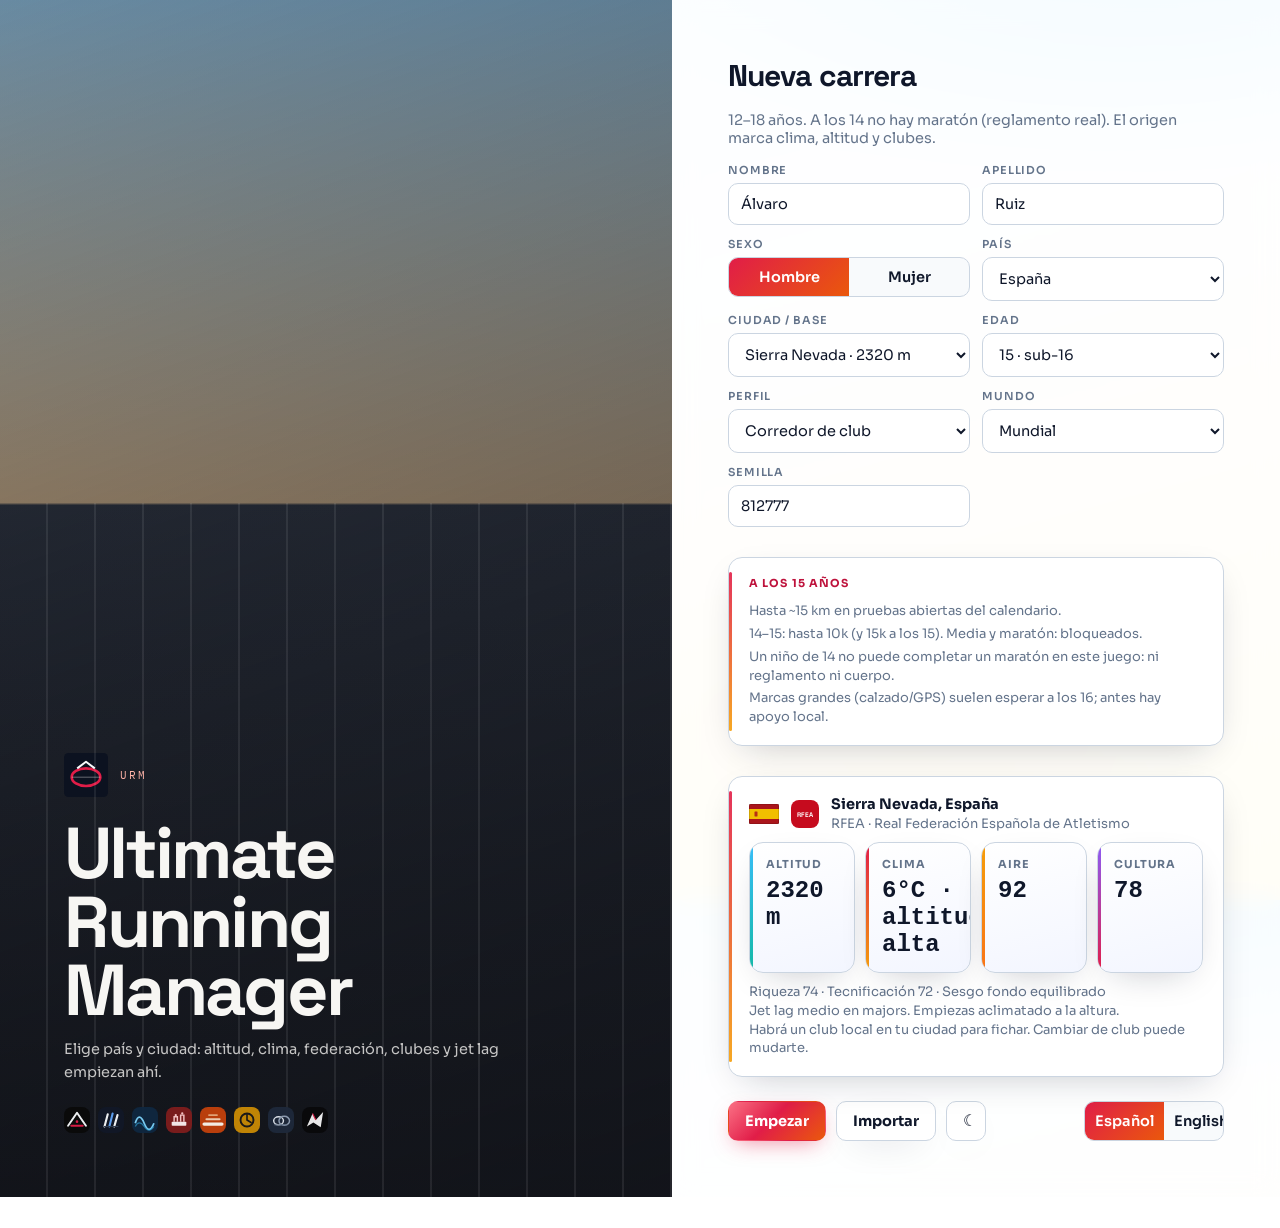
==== commit 2922964f: "Age realism guide (no marathon under 18), start from 12, clear sponsor kinds shoe/apparel/local." ====
--- a/index.html
+++ b/index.html
@@ -10,8 +10,8 @@
       href="https://fonts.googleapis.com/css2?family=IBM+Plex+Mono:wght@400;500;600&family=Sora:wght@400;500;600;700&family=Space+Grotesk:wght@500;600;700&display=swap"
       rel="stylesheet"
     />
-    <script type="module" crossorigin src="./assets/index-DzVSNinC.js"></script>
-    <link rel="stylesheet" crossorigin href="./assets/index-COJlBfty.css">
+    <script type="module" crossorigin src="./assets/index-DF_qcTYo.js"></script>
+    <link rel="stylesheet" crossorigin href="./assets/index-mvEwgLOo.css">
   </head>
   <body>
     <div id="root"></div>
--- a/assets/index-mvEwgLOo.css
+++ b/assets/index-mvEwgLOo.css
@@ -0,0 +1 @@
+:root,html[data-theme=light]{--ink: #0f172a;--ink-soft: #334155;--paper: #f8fafc;--paper-2: #eef2ff;--card: #ffffff;--mute: #64748b;--line: #cbd5e1;--run: #e11d48;--run-deep: #be123c;--sky: #38bdf8;--accent: #f59e0b;--violet: #8b5cf6;--teal: #14b8a6;--ok: #059669;--warn: #d97706;--bad: #dc2626;--bar-bg: rgba(255, 255, 255, .9);--boot-form-bg: rgba(255, 255, 255, .85);--body-bg: radial-gradient(1000px 480px at 90% -8%, rgba(56, 189, 248, .35), transparent 55%), radial-gradient(800px 400px at -5% 105%, rgba(225, 29, 72, .14), transparent 52%), radial-gradient(600px 320px at 70% 80%, rgba(245, 158, 11, .1), transparent 50%), linear-gradient(165deg, #e0f2fe 0%, #f8fafc 38%, #fef3c7 100%);--font: "Sora", system-ui, sans-serif;--display: "Space Grotesk", system-ui, sans-serif;--mono: "IBM Plex Mono", ui-monospace, monospace;--ease: cubic-bezier(.22, 1, .36, 1);--shadow: 0 12px 36px -16px rgba(15, 23, 42, .28);--radius: 14px;--safe-bottom: env(safe-area-inset-bottom, 0px);--nav-h: 64px;--agenda-h: 0px}.agenda-strip{display:flex;gap:8px;align-items:center;flex-wrap:nowrap;overflow-x:auto;padding:8px 14px;border-bottom:1px solid var(--line);background:color-mix(in srgb,var(--card) 88%,transparent);scrollbar-width:thin}.agenda-chip{flex:0 0 auto;display:inline-flex;align-items:center;gap:6px;border:1px solid var(--line);background:var(--card);border-radius:999px;padding:6px 10px;font-size:12px;font-weight:700;color:var(--ink);max-width:220px}.agenda-chip.hot{border-color:var(--run);color:var(--run-deep);background:color-mix(in srgb,var(--run) 12%,var(--card))}.agenda-chip.ghost{font-weight:600;color:var(--mute)}.agenda-chip-name{overflow:hidden;text-overflow:ellipsis;white-space:nowrap}.race-line.entered{outline:1px solid color-mix(in srgb,var(--ok) 40%,transparent);border-radius:10px}.agenda-card h3{margin-bottom:8px}html[data-theme=dark]{--ink: #f8fafc;--ink-soft: #cbd5e1;--paper: #0f172a;--paper-2: #1e1b4b;--card: #1e293b;--mute: #94a3b8;--line: #334155;--run: #fb7185;--run-deep: #fda4af;--sky: #38bdf8;--accent: #fbbf24;--violet: #a78bfa;--teal: #2dd4bf;--ok: #34d399;--warn: #fbbf24;--bad: #f87171;--bar-bg: rgba(15, 23, 42, .94);--boot-form-bg: rgba(30, 41, 59, .94);--body-bg: radial-gradient(1000px 480px at 88% -5%, rgba(56, 189, 248, .22), transparent 55%), radial-gradient(800px 400px at 0% 100%, rgba(251, 113, 133, .18), transparent 50%), radial-gradient(500px 280px at 60% 70%, rgba(139, 92, 246, .16), transparent 50%), linear-gradient(165deg, #0c1222 0%, #0f172a 40%, #1a1030 100%);--shadow: 0 14px 40px -16px rgba(0, 0, 0, .65)}*{box-sizing:border-box}html,body,#root{height:100%;margin:0}body{font-family:var(--font);font-size:14.5px;color:var(--ink);background:var(--body-bg);-webkit-font-smoothing:antialiased;overflow-x:hidden}button,input,select{font:inherit;color:inherit}button{cursor:pointer;transition:transform .18s var(--ease),background .18s var(--ease),border-color .18s var(--ease),box-shadow .18s var(--ease),color .18s var(--ease)}button:active:not(:disabled){transform:scale(.98)}@keyframes rise{0%{opacity:0;transform:translateY(14px)}to{opacity:1;transform:translateY(0)}}@keyframes lane{0%,to{opacity:.25}50%{opacity:.5}}@keyframes pulse-soft{0%,to{box-shadow:0 0 #e11d4840}50%{box-shadow:0 0 0 8px #e11d4800}}.enter{animation:rise .45s var(--ease) both}.enter>*{animation:rise .5s var(--ease) both}.enter>*:nth-child(2){animation-delay:.05s}.enter>*:nth-child(3){animation-delay:.1s}.enter>*:nth-child(4){animation-delay:.15s}.boot{min-height:100%;display:grid;grid-template-columns:1.05fr .95fr}.boot-hero{position:relative;overflow:hidden;background:linear-gradient(160deg,#12141a33,#12141abf),linear-gradient(180deg,#7ea8c4,tan 42%,#2c3340 42.2%,#12141a);color:#f7f6f3;padding:clamp(32px,6vw,64px);display:flex;flex-direction:column;justify-content:flex-end;gap:14px}.boot-hero:before{content:"";position:absolute;inset:42% 0 0;background:repeating-linear-gradient(90deg,transparent 0,transparent 46px,rgba(255,255,255,.08) 46px,rgba(255,255,255,.08) 48px);animation:lane 5s ease-in-out infinite;pointer-events:none}.boot-hero small,.boot-hero h1,.boot-hero p{position:relative}.boot-hero small{font-family:var(--mono);letter-spacing:.18em;text-transform:uppercase;color:#ffb4a8;font-size:11px}.boot-hero h1{margin:0;font-family:var(--display);font-size:clamp(44px,6.5vw,72px);line-height:.95;letter-spacing:-.04em;font-weight:700}.boot-hero p{margin:0;color:#f7f6f3c7;max-width:28rem;line-height:1.55}.boot-form{padding:clamp(28px,5vw,56px);overflow:auto;display:flex;flex-direction:column;gap:16px;justify-content:center;background:var(--boot-form-bg);backdrop-filter:blur(12px);animation:rise .5s var(--ease) both}.boot-form h2{margin:0;font-family:var(--display);font-size:30px;letter-spacing:-.03em}.boot-origin{text-align:left}.brand-chip{display:inline-flex;flex-direction:column;align-items:center;gap:2px}.brand-chip-kind{font-size:9px;text-transform:uppercase;letter-spacing:.04em;color:var(--mute);font-weight:700}.race-line.age-locked{opacity:.7}.boot-grid{display:grid;grid-template-columns:1fr 1fr;gap:12px}.field{display:flex;flex-direction:column;gap:6px}.field.wide{grid-column:1 / -1}.field label{font-size:11px;text-transform:uppercase;letter-spacing:.08em;color:var(--mute);font-weight:600}.field input,.field select{border:1px solid var(--line);background:var(--card);padding:11px 12px;border-radius:10px}.field input:focus,.field select:focus{outline:2px solid rgba(225,29,72,.35);outline-offset:1px}.seg{display:flex;border:1px solid var(--line);background:var(--paper);border-radius:10px;overflow:hidden}.seg button{flex:1;border:none;background:transparent;padding:10px;font-weight:600}.seg button.on{background:linear-gradient(135deg,var(--run),#ea580c);color:#fff}.boot-actions{display:flex;gap:10px;align-items:center;margin-top:8px;flex-wrap:wrap}.shell{height:100%;min-height:100dvh;display:grid;grid-template-rows:auto 1fr auto;overflow:hidden}.bar{display:flex;align-items:center;gap:12px;padding:10px 16px;min-height:56px;background:var(--bar-bg);border-bottom:1px solid var(--line);backdrop-filter:blur(14px);z-index:10}.bar-id{min-width:0;flex:1}.bar-name{font-family:var(--display);font-weight:700;font-size:15px;letter-spacing:-.02em;white-space:nowrap;overflow:hidden;text-overflow:ellipsis}.bar-meta{color:var(--mute);font-size:11px;font-family:var(--mono);white-space:nowrap;overflow:hidden;text-overflow:ellipsis}.bar-actions{display:flex;align-items:center;gap:8px;flex-shrink:0}.btn-icon{width:40px;height:40px;padding:0;display:grid;place-items:center;font-size:16px;line-height:1}.nav{display:flex;gap:2px;background:var(--paper);border:1px solid var(--line);border-radius:999px;padding:3px}.nav button{border:none;background:transparent;padding:8px 14px;font-weight:650;color:var(--mute);border-radius:999px}.nav button.on{color:#fff;background:linear-gradient(135deg,var(--run),#f97316);box-shadow:0 4px 14px -4px #e11d488c}html[data-theme=dark] .nav button.on{color:#fff;background:linear-gradient(135deg,#fb7185,#f59e0b)}.main{min-height:0;overflow:auto;-webkit-overflow-scrolling:touch}.stage{overflow:visible;padding:24px 28px 40px;max-width:960px;margin:0 auto;width:100%}.nav-mobile{display:none}.btn{border:1px solid var(--line);background:var(--card);padding:10px 16px;font-weight:700;border-radius:10px;box-shadow:var(--shadow)}.btn:hover:not(:disabled){border-color:#c9c3b8;transform:translateY(-1px)}.btn:disabled{opacity:.45;cursor:not-allowed}.btn-primary{background:linear-gradient(135deg,#fb7185 0%,var(--run) 45%,#ea580c 100%);border-color:transparent;color:#fff;box-shadow:0 8px 22px -8px #e11d488c}.btn-pulse{animation:pulse-soft 2.8s ease-in-out infinite}.btn-primary:hover:not(:disabled){filter:brightness(1.05)}.btn-dark{background:#0f172a;border-color:#0f172a;color:#fff}html[data-theme=dark] .btn-dark{background:#e2e8f0;border-color:#e2e8f0;color:#0f172a}.btn-lg{padding:14px 22px;font-size:15px;align-self:flex-start}.h-kicker{font-family:var(--mono);font-size:11px;letter-spacing:.14em;text-transform:uppercase;color:var(--run);margin:0 0 8px}.h-title{margin:0;font-family:var(--display);font-size:clamp(30px,4vw,44px);letter-spacing:-.035em;font-weight:700;line-height:1.05}.h-sub{margin:10px 0 0;color:var(--mute);max-width:38rem;line-height:1.5}.stack{display:flex;flex-direction:column;gap:16px;margin-top:26px}.card{background:var(--card);border:1px solid var(--line);padding:18px 20px;border-radius:var(--radius);box-shadow:var(--shadow);position:relative;overflow:hidden}.card:before{content:"";position:absolute;left:0;top:14px;bottom:14px;width:3px;border-radius:999px;background:linear-gradient(180deg,var(--run),var(--accent));opacity:.9}.card h3{margin:0 0 12px;font-size:11px;text-transform:uppercase;letter-spacing:.1em;color:var(--run-deep);font-weight:700}html[data-theme=dark] .card h3{color:var(--run)}.card-grid{display:grid;grid-template-columns:repeat(3,minmax(0,1fr));gap:12px}.metrics{display:grid;grid-template-columns:repeat(4,1fr);gap:10px}.metric{background:linear-gradient(165deg,var(--card) 0%,var(--paper-2) 140%);border:1px solid var(--line);border-radius:var(--radius);padding:14px 16px;box-shadow:var(--shadow);position:relative;overflow:hidden}.metric:after{content:"";position:absolute;inset:0 auto 0 0;width:3px;background:linear-gradient(180deg,var(--sky),var(--teal))}.metrics .metric:nth-child(2):after{background:linear-gradient(180deg,var(--run),var(--accent))}.metrics .metric:nth-child(3):after{background:linear-gradient(180deg,var(--accent),#f97316)}.metrics .metric:nth-child(4):after{background:linear-gradient(180deg,var(--violet),var(--run))}.metric span{display:block;font-size:11px;text-transform:uppercase;letter-spacing:.08em;color:var(--mute);font-weight:700}.metric strong{display:block;margin-top:6px;font-family:var(--mono);font-size:24px;font-weight:700;color:var(--ink)}.row{display:flex;flex-wrap:wrap;gap:10px;align-items:center}.tone-good{color:var(--ok)}.tone-warn{color:var(--warn)}.tone-bad{color:var(--bad)}.tone-dim{color:var(--mute)}.slot{border:1px solid var(--line);background:linear-gradient(165deg,var(--card) 0%,rgba(56,189,248,.06) 100%);padding:16px;border-radius:var(--radius);box-shadow:var(--shadow)}.slot-q{margin:0 0 12px;font-family:var(--display);font-size:18px;font-weight:700;letter-spacing:-.02em}.opts{display:flex;flex-direction:column;gap:8px}.opt{text-align:left;border:1px solid var(--line);background:linear-gradient(180deg,var(--card),var(--paper));padding:12px 14px;display:grid;gap:4px;border-radius:10px}.opt:hover:not(:disabled){border-color:var(--sky);box-shadow:0 6px 16px -12px #0ea5e973}.opt.on{border-color:var(--run);box-shadow:inset 3px 0 0 var(--run),0 8px 18px -12px #e11d4866;background:linear-gradient(135deg,#e11d4814,#f59e0b1a)}.opt b{font-size:14px}.opt small{color:var(--mute);font-size:12px;line-height:1.4}.tag{display:inline-block;margin-left:8px;font-size:10px;text-transform:uppercase;letter-spacing:.08em;background:var(--run);color:#fff;padding:2px 7px;font-weight:700;border-radius:999px;vertical-align:middle}.banner{border:1px solid var(--line);border-left:4px solid var(--run);background:var(--card);padding:14px 16px;display:flex;justify-content:space-between;gap:12px;align-items:center;border-radius:var(--radius);box-shadow:var(--shadow)}.toast{position:fixed;bottom:calc(22px + var(--safe-bottom));right:16px;left:auto;max-width:calc(100vw - 32px);background:var(--ink);color:#fff;padding:12px 16px;font-size:13px;z-index:50;border-radius:10px;animation:rise .3s var(--ease)}html[data-theme=dark] .toast{color:#12141a}.card-grid-2{display:grid;grid-template-columns:1fr 1fr;gap:12px}.card-strong{display:block;font-family:var(--display);font-size:18px;letter-spacing:-.02em}.session-line{display:flex;justify-content:space-between;gap:12px;margin:0 0 8px;flex-wrap:wrap}.session-line span{color:var(--mute);font-size:13px}.hint-line{margin:0;color:var(--mute);font-size:13px;line-height:1.45}.choice-work.on{box-shadow:inset 3px 0 0 var(--ok)}.facility-list{margin:10px 0 0;padding-left:18px;color:var(--mute);font-size:13px;line-height:1.45}.week-strip{display:grid;grid-template-columns:repeat(7,1fr);gap:6px;align-items:end;min-height:120px}.week-day{display:flex;flex-direction:column;align-items:center;gap:6px;min-width:0}.week-day-name{font-size:10px;text-transform:uppercase;letter-spacing:.06em;color:var(--mute);font-weight:700}.week-bar-track{width:100%;max-width:28px;height:72px;background:var(--paper);border:1px solid var(--line);border-radius:8px;display:flex;align-items:flex-end;overflow:hidden}.week-bar-fill{width:100%;min-height:0;background:linear-gradient(180deg,#f43f5e,var(--run));border-radius:6px 6px 0 0}.week-day strong{font-family:var(--mono);font-size:11px;font-weight:600}.week-day.today .week-day-name{color:var(--run)}.week-day.future{opacity:.72}.race-steps{display:flex;gap:6px;overflow-x:auto;padding-bottom:2px;-webkit-overflow-scrolling:touch;flex-wrap:wrap}.race-step{border:1px solid var(--line);background:var(--paper);color:var(--mute);padding:8px 12px;border-radius:999px;font-size:12px;font-weight:700;white-space:nowrap;flex-shrink:0}.race-step.on{background:linear-gradient(135deg,var(--run),#f97316);color:#fff;border-color:transparent;box-shadow:0 6px 16px -8px #e11d488c}html[data-theme=dark] .race-step.on{color:#fff}.race-step.done{border-color:var(--ok);color:var(--ok);background:#0596691a}.race-nav-row{justify-content:space-between}.race-mid-card .choice{min-height:52px}.choice.coach-hint{border-color:#e11d4859}.kit-strip{width:100%;border-radius:4px;margin:8px 0 0;box-shadow:inset 0 0 0 1px #ffffff1f}.jersey-kit{display:flex;flex-direction:column;align-items:center;gap:6px;flex-shrink:0}.social-post-body{margin:10px 0 0;white-space:pre-wrap;line-height:1.45;color:var(--ink-soft);font-size:13.5px}.social-post.tone-praise{background:radial-gradient(420px 140px at 0% 0%,rgba(16,185,129,.12),transparent 55%),var(--card)}.social-post.tone-critical{background:radial-gradient(420px 140px at 0% 0%,rgba(225,29,72,.1),transparent 55%),var(--card)}.social-post.tone-business{background:radial-gradient(420px 140px at 0% 0%,rgba(59,130,246,.1),transparent 55%),var(--card)}.jersey-kit-brand{display:flex;align-items:center;gap:6px;font-size:11px;font-weight:700;color:var(--ink-soft)}.shop-grid{display:grid;grid-template-columns:repeat(2,minmax(0,1fr));gap:12px}.shop-card{margin:0}.shop-card-swatch{height:8px;border-radius:999px;margin:-4px 0 12px}.shop-kit-card .jersey-kit{filter:drop-shadow(0 10px 18px rgba(15,23,42,.22))}@media(max-width:900px){.shop-grid{grid-template-columns:1fr}}.identity-row{display:flex;align-items:center;gap:14px;margin-top:10px}.identity-row .h-title{margin:0}.identity-meta{display:flex;flex-wrap:wrap;gap:6px;margin-top:8px;align-items:center}.logo-rail{display:flex;flex-wrap:wrap;gap:8px;align-items:center}.logo-rail .brand-chip{background:var(--paper)}.race-brand-strip{display:flex;flex-wrap:wrap;gap:8px;margin-top:12px;position:relative;align-items:center}.race-brand-strip .hint-line{color:#ffffffbf;margin:0}.surface-pill{display:inline-flex;align-items:center;gap:5px;padding:3px 8px;border-radius:999px;background:#0ea5e91f;color:var(--ink-soft);font-size:11px;font-weight:700}.brand-row{display:flex;align-items:center;gap:12px;min-width:0}.brand-catalog{display:grid;grid-template-columns:repeat(auto-fill,minmax(96px,1fr));gap:10px;margin-top:12px}.brand-catalog-item{display:flex;flex-direction:column;align-items:center;gap:6px;text-align:center;font-size:11px;color:var(--mute);line-height:1.25}.brand-banner{align-items:center}.brand-chip{display:inline-flex;flex-direction:column;align-items:center;gap:2px;border:none;background:transparent;padding:0;border-radius:8px;overflow:hidden}.sponsor-line{padding:10px 0;border-bottom:1px solid var(--line)}.sponsor-line:last-child{border-bottom:none}.org-mark{border-radius:8px;flex-shrink:0}.mono{font-family:var(--mono);font-variant-numeric:tabular-nums}.time-table{display:flex;flex-direction:column;gap:0}.time-row{display:grid;grid-template-columns:1.2fr 1fr 1fr .9fr;gap:8px;padding:10px 0;border-bottom:1px solid var(--line);align-items:start;font-size:13px}.time-row.time-head{color:var(--mute);font-size:11px;text-transform:uppercase;letter-spacing:.08em;font-weight:700;border-bottom-width:2px}.time-teaser{width:100%;text-align:left;cursor:pointer;border:1px solid var(--line);font:inherit;color:inherit}.time-teaser:hover{border-color:var(--run)}.race-line{display:flex;align-items:center;gap:12px;width:100%;padding:10px 0;border:none;border-bottom:1px solid var(--line);background:transparent;color:inherit;font:inherit;cursor:pointer}.race-line.static{cursor:default}.race-line.hot{background:#e11d480f;margin:0 -12px;padding-left:12px;padding-right:12px;border-radius:8px}.rank-table{display:flex;flex-direction:column}.rank-row{display:grid;grid-template-columns:28px 1fr auto auto;gap:8px;align-items:center;padding:8px 0;border-bottom:1px solid var(--line);font-size:13px}.rank-row.you{font-weight:700;color:var(--run-deep)}.rank-name{display:inline-flex;align-items:center;gap:6px;min-width:0;overflow:hidden}.rank-name-text{overflow:hidden;text-overflow:ellipsis;white-space:nowrap}.rank-name .portrait{flex-shrink:0;border-radius:50%}.rank-fed{display:inline-flex;align-items:center;justify-content:flex-end}.rank-row .muted,.mono.muted{color:var(--mute)}.start-list-rich li{grid-template-columns:28px 1fr auto}.start-name{display:inline-flex;align-items:center;gap:6px;min-width:0}.media-card.tone-praise{border-left:3px solid var(--ok)}.media-card.tone-critical{border-left:3px solid var(--bad)}.media-card.tone-business{border-left:3px solid var(--warn)}.hist-card{padding:14px 16px}.strava-card{border:1px solid var(--line);border-radius:12px;padding:14px 14px 12px;background:var(--paper);margin-bottom:10px}.strava-card.compact{background:transparent;border-style:dashed;margin-bottom:8px}.strava-head{display:flex;justify-content:space-between;gap:10px;align-items:baseline;margin-bottom:10px}.strava-stats{display:grid;grid-template-columns:repeat(4,minmax(0,1fr));gap:8px}.strava-card.compact .strava-stats{grid-template-columns:repeat(3,minmax(0,1fr));margin-top:8px}.strava-stats strong{display:block;font-family:var(--mono);font-size:15px;margin-top:2px}.strava-note{margin:8px 0 0}.linkish{border:none;background:none;color:var(--run);font:inherit;font-weight:700;padding:0;text-decoration:underline;cursor:pointer}@media(max-width:900px){.strava-stats{grid-template-columns:repeat(2,minmax(0,1fr))}}@media(max-width:900px){.time-row{grid-template-columns:1fr 1fr;gap:4px 10px}.time-row.time-head{display:none}.time-row span:nth-child(1){grid-column:1 / -1}.rank-row{grid-template-columns:24px 1fr auto}.rank-row .muted{display:none}}.race-hero{position:relative;overflow:hidden;border-radius:18px;padding:24px 24px 20px;color:#fffaf5;background:linear-gradient(135deg,#0f172a,#9f1239 55%,#ea580c 120%);box-shadow:0 18px 40px -18px #be123c8c}.race-hero--track{background:radial-gradient(600px 220px at 90% 0%,rgba(251,191,36,.35),transparent 55%),linear-gradient(135deg,#111827,#9f1239 50%,#f97316 130%)}.race-hero--road{background:radial-gradient(600px 220px at 10% 100%,rgba(56,189,248,.35),transparent 55%),linear-gradient(135deg,#0c4a6e,#1d4ed8 50%,#7c3aed 130%)}.race-hero--crossCountry,.race-hero--trail,.race-hero--mountain{background:radial-gradient(500px 200px at 80% 20%,rgba(52,211,153,.3),transparent 50%),linear-gradient(135deg,#052e16,#15803d 50%,#a16207 130%)}.race-hero:after{content:"";position:absolute;inset:auto 0 0;height:40%;background:repeating-linear-gradient(90deg,transparent 0,transparent 40px,rgba(255,255,255,.07) 40px,rgba(255,255,255,.07) 42px);animation:lane 4.5s ease-in-out infinite;pointer-events:none}.race-hero-title{margin:0;font-family:var(--display);font-size:clamp(28px,4vw,40px);letter-spacing:-.03em;position:relative}.race-hero-meta{margin:10px 0 0;color:#f7f6f3c7;line-height:1.45;position:relative;font-size:13px}.race-learn{margin-top:12px;position:relative}.race-fact{margin:0;font-size:13px;line-height:1.45;color:#ffecdceb}.race-wr-ref{margin:6px 0 0;font-size:12px;color:#ffc8b4e0;font-variant-numeric:tabular-nums}.race-fact-mini{display:-webkit-box;-webkit-line-clamp:2;-webkit-box-orient:vertical;overflow:hidden;opacity:.85}.learn-tip{margin:12px 0 0;padding-top:10px;border-top:1px solid rgba(255,255,255,.08);font-size:13px;line-height:1.45;color:var(--mute)}.learn-tip .hint-line{display:block;margin-bottom:4px;text-transform:uppercase;letter-spacing:.06em;font-size:11px}.learn-fact-row{align-items:flex-start}.learn-fact-row small{display:block;margin-top:2px}.race-chips{display:flex;flex-wrap:wrap;gap:6px;margin-top:12px;position:relative}.race-chip{display:inline-flex;align-items:center;gap:4px;padding:4px 10px;border-radius:999px;font-size:11px;font-weight:700;letter-spacing:.02em;background:#ffffff29;border:1px solid rgba(255,255,255,.22);backdrop-filter:blur(6px)}.race-chip--hot{background:#fbbf2447;border-color:#fbbf2480}.race-chip--wind{background:#38bdf847;border-color:#38bdf873}.race-chip--wet{background:#60a5fa4d}.race-progress{margin-top:16px;height:10px;background:#ffffff2e;border-radius:999px;overflow:hidden;position:relative;box-shadow:inset 0 1px 3px #0003}.race-progress-fill{height:100%;background:linear-gradient(90deg,#fde047,#fb7185,#f97316);border-radius:999px;transition:width .55s var(--ease);box-shadow:0 0 16px #fb7185b3}.race-progress-label{margin:8px 0 0;font-size:12px;font-weight:700;color:#ffffffe6;position:relative}.phase-badge{display:inline-flex;align-items:center;gap:6px;padding:3px 10px;border-radius:999px;font-size:11px;font-weight:800;letter-spacing:.06em;text-transform:uppercase}.phase-badge--early{background:#38bdf833;color:#0369a1}.phase-badge--middle{background:#f59e0b38;color:#b45309}.phase-badge--late{background:#e11d482e;color:#be123c}html[data-theme=dark] .phase-badge--early{color:#7dd3fc}html[data-theme=dark] .phase-badge--middle{color:#fcd34d}html[data-theme=dark] .phase-badge--late{color:#fda4af}.choice-grid{display:grid;gap:10px}.choice-grid.compact{gap:6px}.choice{text-align:left;border:1px solid var(--line);background:linear-gradient(180deg,var(--card),var(--paper));padding:13px 14px;border-radius:12px;display:grid;gap:6px}.choice:hover{border-color:var(--run);transform:translateY(-1px);box-shadow:0 8px 20px -12px #e11d4873}.choice.on{border-color:var(--run);background:linear-gradient(135deg,#e11d481a,#f59e0b1f);box-shadow:inset 4px 0 0 var(--run),0 8px 20px -12px #e11d4866}.choice.coach-hint{border-color:var(--violet)}.choice.choice--risk-low:hover{border-color:var(--ok)}.choice.choice--risk-mid:hover{border-color:var(--warn)}.choice.choice--risk-high:hover{border-color:var(--bad)}.choice b{font-size:14px;display:flex;align-items:center;gap:8px;flex-wrap:wrap}.choice small{color:var(--mute);font-size:12px;line-height:1.4}.risk-meter{display:flex;align-items:center;gap:8px;margin-top:2px}.risk-meter span{font-size:10px;font-weight:800;letter-spacing:.06em;text-transform:uppercase;color:var(--mute);min-width:58px}.risk-meter.choice--risk-low span{color:var(--ok)}.risk-meter.choice--risk-mid span{color:var(--warn)}.risk-meter.choice--risk-high span{color:var(--bad)}.risk-bar{flex:1;height:6px;border-radius:999px;background:var(--paper-2);overflow:hidden}.risk-bar i{display:block;height:100%;border-radius:999px;background:linear-gradient(90deg,var(--ok),var(--warn),var(--bad))}.race-mid-card{border:1px solid transparent;background:linear-gradient(var(--card),var(--card)) padding-box,linear-gradient(135deg,var(--run),var(--accent),var(--violet)) border-box;animation:rise .35s var(--ease) both}.race-mid-card:before{background:linear-gradient(180deg,var(--violet),var(--run))}.result-card{text-align:center;background:radial-gradient(500px 180px at 50% 0%,rgba(251,191,36,.18),transparent 60%),var(--card)}.result-card:before{background:linear-gradient(180deg,var(--accent),var(--run))}.result-card.podium-1{background:radial-gradient(500px 200px at 50% 0%,rgba(251,191,36,.35),transparent 55%),var(--card)}.result-card.podium-2{background:radial-gradient(500px 200px at 50% 0%,rgba(148,163,184,.3),transparent 55%),var(--card)}.result-card.podium-3{background:radial-gradient(500px 200px at 50% 0%,rgba(249,115,22,.28),transparent 55%),var(--card)}.result-card.pb-glow{box-shadow:0 0 0 1px #f59e0b59,0 16px 40px -16px #f59e0b73}.start-list{list-style:none;margin:0;padding:0;display:flex;flex-direction:column;gap:0}.start-list li{display:grid;grid-template-columns:32px 1fr auto;gap:10px;padding:8px 0;border-bottom:1px solid var(--line);font-size:13px;align-items:center}.start-name{display:flex;align-items:center;gap:6px;min-width:0;flex-wrap:wrap}.start-list-rich .portrait{flex-shrink:0;border-radius:50%}.start-list li.you{font-weight:700;color:var(--run-deep)}.start-list li.rival{outline:1px solid color-mix(in srgb,var(--warn, #c47a2a) 45%,transparent);border-radius:8px}.result-card .result-place{font-family:var(--display);font-size:56px;margin:0;letter-spacing:-.04em;line-height:1}@media(max-width:900px){.boot{grid-template-columns:1fr}.boot-hero{min-height:200px;padding:28px 20px}.boot-hero h1{font-size:clamp(36px,12vw,52px)}.boot-form{padding:22px 16px 40px}.boot-grid,.card-grid,.card-grid-2,.metrics{grid-template-columns:1fr 1fr}.metric strong{font-size:20px}.stage{padding:16px 14px calc(24px + var(--nav-h) + var(--safe-bottom))}.shell{grid-template-rows:auto 1fr}.bar{gap:8px;padding:8px 12px}.nav-desktop,.bar-cta,.bar-extra{display:none!important}.nav-mobile{display:grid;grid-template-columns:repeat(4,1fr) auto auto;gap:2px;position:fixed;left:0;right:0;bottom:0;z-index:40;padding:8px 8px calc(8px + var(--safe-bottom));background:var(--bar-bg);border-top:1px solid var(--line);backdrop-filter:blur(16px)}.nav-mobile button{position:relative;border:none;background:transparent;color:var(--mute);font-weight:700;font-size:11px;padding:8px 4px;border-radius:10px;min-height:44px}.nav-mobile button.on{color:#fff;background:linear-gradient(135deg,var(--run),#f97316);box-shadow:0 4px 12px -4px #e11d488c}.nav-mobile-cta{background:linear-gradient(180deg,#f43f5e,#ea580c)!important;color:#fff!important;padding:8px 14px!important;border-radius:12px!important;min-width:52px;font-size:12px!important}.nav-mobile-week{background:var(--card)!important;color:var(--ink)!important;border:1px solid var(--line)!important;box-shadow:none!important}.nav-mobile-cta:disabled{opacity:.45}.dot-alert{position:absolute;top:6px;right:10px;width:7px;height:7px;border-radius:50%;background:var(--run)}.banner{flex-direction:column;align-items:stretch}.banner .btn{width:100%}.toast{bottom:calc(12px + var(--nav-h) + var(--safe-bottom));right:12px;left:12px}.result-card .result-place{font-size:44px}.home-cta-row{flex-direction:column;align-items:stretch}.home-cta-row .btn{width:100%}}@media(max-width:420px){.metrics{grid-template-columns:1fr 1fr}.boot-grid{grid-template-columns:1fr}}
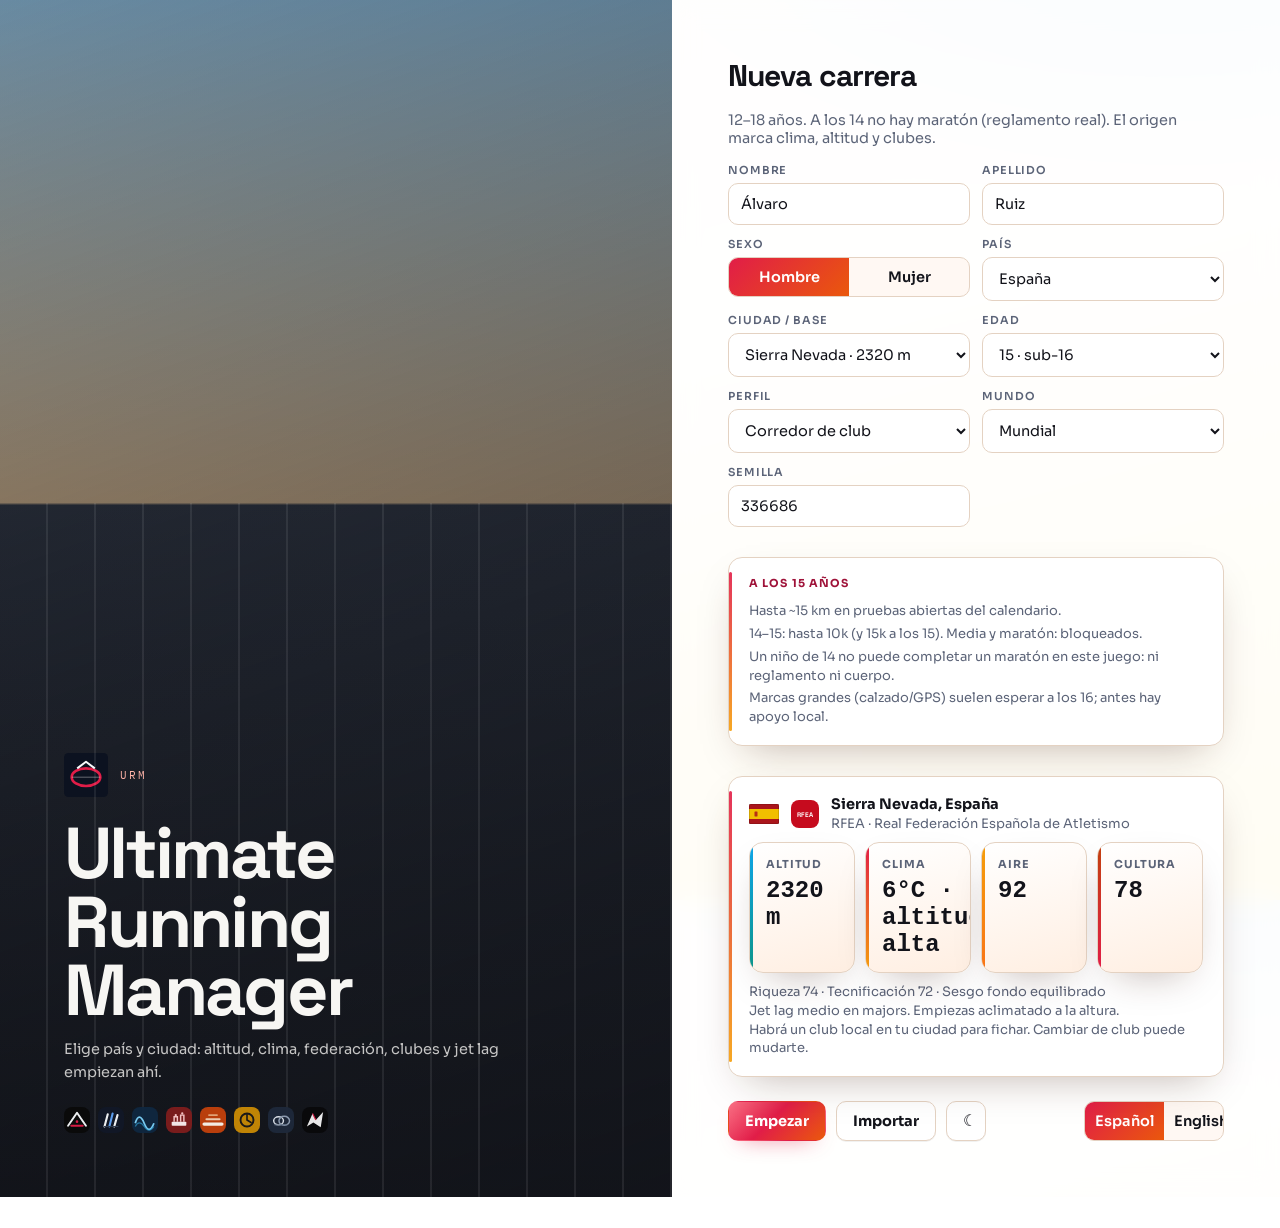
==== commit ccf02fc3: "Realism: sponsors via results+followers, club doors, coach clarity" ====
--- a/index.html
+++ b/index.html
@@ -10,8 +10,8 @@
       href="https://fonts.googleapis.com/css2?family=IBM+Plex+Mono:wght@400;500;600&family=Sora:wght@400;500;600;700&family=Space+Grotesk:wght@500;600;700&display=swap"
       rel="stylesheet"
     />
-    <script type="module" crossorigin src="./assets/index-DF_qcTYo.js"></script>
-    <link rel="stylesheet" crossorigin href="./assets/index-mvEwgLOo.css">
+    <script type="module" crossorigin src="./assets/index-D0QfrkT2.js"></script>
+    <link rel="stylesheet" crossorigin href="./assets/index-0WYoLaKu.css">
   </head>
   <body>
     <div id="root"></div>
--- a/assets/index-0WYoLaKu.css
+++ b/assets/index-0WYoLaKu.css
@@ -0,0 +1 @@
+:root,html[data-theme=light]{--ink: #12131a;--ink-soft: #3f4555;--paper: #fff8f3;--paper-2: #ffe8d6;--card: #ffffff;--mute: #5c6478;--line: #e4d2c2;--run: #e11d48;--run-deep: #9f1239;--sky: #0ea5e9;--accent: #f59e0b;--violet: #c2410f;--teal: #0d9488;--ok: #059669;--warn: #d97706;--bad: #dc2626;--bar-bg: rgba(255, 248, 243, .92);--boot-form-bg: rgba(255, 255, 255, .9);--body-bg: radial-gradient(1100px 520px at 92% -10%, rgba(14, 165, 233, .28), transparent 56%), radial-gradient(900px 420px at -8% 108%, rgba(225, 29, 72, .2), transparent 54%), radial-gradient(700px 360px at 72% 78%, rgba(245, 158, 11, .18), transparent 52%), linear-gradient(165deg, #fff1e8 0%, #fff8f3 42%, #fde68a 100%);--font: "Sora", system-ui, sans-serif;--display: "Space Grotesk", system-ui, sans-serif;--mono: "IBM Plex Mono", ui-monospace, monospace;--ease: cubic-bezier(.22, 1, .36, 1);--shadow: 0 16px 40px -18px rgba(60, 24, 12, .35);--radius: 14px;--safe-bottom: env(safe-area-inset-bottom, 0px);--nav-h: 64px;--agenda-h: 0px}.agenda-strip{display:flex;gap:8px;align-items:center;flex-wrap:nowrap;overflow-x:auto;padding:8px 14px;border-bottom:1px solid var(--line);background:color-mix(in srgb,var(--card) 88%,transparent);scrollbar-width:thin}.agenda-chip{flex:0 0 auto;display:inline-flex;align-items:center;gap:6px;border:1px solid var(--line);background:var(--card);border-radius:999px;padding:6px 10px;font-size:12px;font-weight:700;color:var(--ink);max-width:220px}.agenda-chip.hot{border-color:var(--run);color:var(--run-deep);background:color-mix(in srgb,var(--run) 12%,var(--card))}.agenda-chip.ghost{font-weight:600;color:var(--mute)}.agenda-chip-name{overflow:hidden;text-overflow:ellipsis;white-space:nowrap}.race-line.entered{outline:1px solid color-mix(in srgb,var(--ok) 40%,transparent);border-radius:10px}.agenda-card h3{margin-bottom:8px}html[data-theme=dark]{--ink: #f8fafc;--ink-soft: #d6d3d1;--paper: #12151c;--paper-2: #1f1714;--card: #1c222d;--mute: #a8b0bd;--line: #3a332e;--run: #fb7185;--run-deep: #fda4af;--sky: #38bdf8;--accent: #fbbf24;--violet: #fb923c;--teal: #2dd4bf;--ok: #34d399;--warn: #fbbf24;--bad: #f87171;--bar-bg: rgba(18, 21, 28, .94);--boot-form-bg: rgba(28, 34, 45, .96);--body-bg: radial-gradient(1000px 480px at 88% -5%, rgba(14, 165, 233, .2), transparent 55%), radial-gradient(800px 400px at 0% 100%, rgba(251, 113, 133, .22), transparent 50%), radial-gradient(520px 300px at 62% 72%, rgba(245, 158, 11, .14), transparent 52%), linear-gradient(165deg, #0c1018 0%, #141820 42%, #1a1410 100%);--shadow: 0 16px 44px -16px rgba(0, 0, 0, .72)}*{box-sizing:border-box}html,body,#root{height:100%;margin:0}body{font-family:var(--font);font-size:14.5px;color:var(--ink);background:var(--body-bg);-webkit-font-smoothing:antialiased;overflow-x:hidden}button,input,select{font:inherit;color:inherit}button{cursor:pointer;transition:transform .18s var(--ease),background .18s var(--ease),border-color .18s var(--ease),box-shadow .18s var(--ease),color .18s var(--ease)}button:active:not(:disabled){transform:scale(.98)}@keyframes rise{0%{opacity:0;transform:translateY(14px)}to{opacity:1;transform:translateY(0)}}@keyframes lane{0%,to{opacity:.25}50%{opacity:.5}}@keyframes pulse-soft{0%,to{box-shadow:0 0 #e11d4840}50%{box-shadow:0 0 0 8px #e11d4800}}.enter{animation:rise .45s var(--ease) both}.enter>*{animation:rise .5s var(--ease) both}.enter>*:nth-child(2){animation-delay:.05s}.enter>*:nth-child(3){animation-delay:.1s}.enter>*:nth-child(4){animation-delay:.15s}.boot{min-height:100%;display:grid;grid-template-columns:1.05fr .95fr}.boot-hero{position:relative;overflow:hidden;background:linear-gradient(160deg,#12141a33,#12141abf),linear-gradient(180deg,#7ea8c4,tan 42%,#2c3340 42.2%,#12141a);color:#f7f6f3;padding:clamp(32px,6vw,64px);display:flex;flex-direction:column;justify-content:flex-end;gap:14px}.boot-hero:before{content:"";position:absolute;inset:42% 0 0;background:repeating-linear-gradient(90deg,transparent 0,transparent 46px,rgba(255,255,255,.08) 46px,rgba(255,255,255,.08) 48px);animation:lane 5s ease-in-out infinite;pointer-events:none}.boot-hero small,.boot-hero h1,.boot-hero p{position:relative}.boot-hero small{font-family:var(--mono);letter-spacing:.18em;text-transform:uppercase;color:#ffb4a8;font-size:11px}.boot-hero h1{margin:0;font-family:var(--display);font-size:clamp(44px,6.5vw,72px);line-height:.95;letter-spacing:-.04em;font-weight:700}.boot-hero p{margin:0;color:#f7f6f3c7;max-width:28rem;line-height:1.55}.boot-form{padding:clamp(28px,5vw,56px);overflow:auto;display:flex;flex-direction:column;gap:16px;justify-content:center;background:var(--boot-form-bg);backdrop-filter:blur(12px);animation:rise .5s var(--ease) both}.boot-form h2{margin:0;font-family:var(--display);font-size:30px;letter-spacing:-.03em}.boot-origin{text-align:left}.brand-chip{display:inline-flex;flex-direction:column;align-items:center;gap:2px}.brand-chip-kind{font-size:9px;text-transform:uppercase;letter-spacing:.04em;color:var(--mute);font-weight:700}.race-line.age-locked{opacity:.7}.boot-grid{display:grid;grid-template-columns:1fr 1fr;gap:12px}.field{display:flex;flex-direction:column;gap:6px}.field.wide{grid-column:1 / -1}.field label{font-size:11px;text-transform:uppercase;letter-spacing:.08em;color:var(--mute);font-weight:600}.field input,.field select{border:1px solid var(--line);background:var(--card);padding:11px 12px;border-radius:10px}.field input:focus,.field select:focus{outline:2px solid rgba(225,29,72,.35);outline-offset:1px}.seg{display:flex;border:1px solid var(--line);background:var(--paper);border-radius:10px;overflow:hidden}.seg button{flex:1;border:none;background:transparent;padding:10px;font-weight:600}.seg button.on{background:linear-gradient(135deg,var(--run),#ea580c);color:#fff}.boot-actions{display:flex;gap:10px;align-items:center;margin-top:8px;flex-wrap:wrap}.shell{height:100%;min-height:100dvh;display:grid;grid-template-rows:auto 1fr auto;overflow:hidden}.bar{display:flex;align-items:center;gap:12px;padding:10px 16px;min-height:56px;background:var(--bar-bg);border-bottom:1px solid var(--line);backdrop-filter:blur(14px);z-index:10}.bar-id{min-width:0;flex:1}.bar-name{font-family:var(--display);font-weight:700;font-size:15px;letter-spacing:-.02em;white-space:nowrap;overflow:hidden;text-overflow:ellipsis}.bar-meta{color:var(--mute);font-size:11px;font-family:var(--mono);white-space:nowrap;overflow:hidden;text-overflow:ellipsis}.bar-actions{display:flex;align-items:center;gap:8px;flex-shrink:0}.btn-icon{width:40px;height:40px;padding:0;display:grid;place-items:center;font-size:16px;line-height:1}.nav{display:flex;gap:2px;background:var(--paper);border:1px solid var(--line);border-radius:999px;padding:3px}.nav button{border:none;background:transparent;padding:8px 14px;font-weight:650;color:var(--mute);border-radius:999px}.nav button.on{color:#fff;background:linear-gradient(135deg,var(--run),#f97316);box-shadow:0 4px 14px -4px #e11d488c}html[data-theme=dark] .nav button.on{color:#fff;background:linear-gradient(135deg,#fb7185,#f59e0b)}.main{min-height:0;overflow:auto;-webkit-overflow-scrolling:touch}.stage{overflow:visible;padding:24px 28px 40px;max-width:960px;margin:0 auto;width:100%}.nav-mobile{display:none}.btn{border:1px solid var(--line);background:var(--card);padding:10px 16px;font-weight:700;border-radius:10px;box-shadow:var(--shadow)}.btn:hover:not(:disabled){border-color:#c9c3b8;transform:translateY(-1px)}.btn:disabled{opacity:.45;cursor:not-allowed}.btn-primary{background:linear-gradient(135deg,#fb7185 0%,var(--run) 45%,#ea580c 100%);border-color:transparent;color:#fff;box-shadow:0 8px 22px -8px #e11d488c}.btn-pulse{animation:pulse-soft 2.8s ease-in-out infinite}.btn-primary:hover:not(:disabled){filter:brightness(1.05)}.btn-dark{background:#0f172a;border-color:#0f172a;color:#fff}html[data-theme=dark] .btn-dark{background:#e2e8f0;border-color:#e2e8f0;color:#0f172a}.btn-lg{padding:14px 22px;font-size:15px;align-self:flex-start}.h-kicker{font-family:var(--mono);font-size:11px;letter-spacing:.14em;text-transform:uppercase;color:var(--run);margin:0 0 8px}.h-title{margin:0;font-family:var(--display);font-size:clamp(30px,4vw,44px);letter-spacing:-.035em;font-weight:700;line-height:1.05}.h-sub{margin:10px 0 0;color:var(--mute);max-width:38rem;line-height:1.5}.stack{display:flex;flex-direction:column;gap:16px;margin-top:26px}.card{background:var(--card);border:1px solid var(--line);padding:18px 20px;border-radius:var(--radius);box-shadow:var(--shadow);position:relative;overflow:hidden}.card:before{content:"";position:absolute;left:0;top:14px;bottom:14px;width:3px;border-radius:999px;background:linear-gradient(180deg,var(--run),var(--accent));opacity:.9}.card h3{margin:0 0 12px;font-size:11px;text-transform:uppercase;letter-spacing:.1em;color:var(--run-deep);font-weight:700}html[data-theme=dark] .card h3{color:var(--run)}.card-grid{display:grid;grid-template-columns:repeat(3,minmax(0,1fr));gap:12px}.metrics{display:grid;grid-template-columns:repeat(4,1fr);gap:10px}.metric{background:linear-gradient(165deg,var(--card) 0%,var(--paper-2) 140%);border:1px solid var(--line);border-radius:var(--radius);padding:14px 16px;box-shadow:var(--shadow);position:relative;overflow:hidden}.metric:after{content:"";position:absolute;inset:0 auto 0 0;width:3px;background:linear-gradient(180deg,var(--sky),var(--teal))}.metrics .metric:nth-child(2):after{background:linear-gradient(180deg,var(--run),var(--accent))}.metrics .metric:nth-child(3):after{background:linear-gradient(180deg,var(--accent),#f97316)}.metrics .metric:nth-child(4):after{background:linear-gradient(180deg,var(--violet),var(--run))}.metric span{display:block;font-size:11px;text-transform:uppercase;letter-spacing:.08em;color:var(--mute);font-weight:700}.metric strong{display:block;margin-top:6px;font-family:var(--mono);font-size:24px;font-weight:700;color:var(--ink)}.row{display:flex;flex-wrap:wrap;gap:10px;align-items:center}.tone-good{color:var(--ok)}.tone-warn{color:var(--warn)}.tone-bad{color:var(--bad)}.tone-dim{color:var(--mute)}.slot{border:1px solid var(--line);background:linear-gradient(165deg,var(--card) 0%,rgba(56,189,248,.06) 100%);padding:16px;border-radius:var(--radius);box-shadow:var(--shadow)}.slot-q{margin:0 0 12px;font-family:var(--display);font-size:18px;font-weight:700;letter-spacing:-.02em}.opts{display:flex;flex-direction:column;gap:8px}.opt{text-align:left;border:1px solid var(--line);background:linear-gradient(180deg,var(--card),var(--paper));padding:12px 14px;display:grid;gap:4px;border-radius:10px}.opt:hover:not(:disabled){border-color:var(--sky);box-shadow:0 6px 16px -12px #0ea5e973}.opt.on{border-color:var(--run);box-shadow:inset 3px 0 0 var(--run),0 8px 18px -12px #e11d4866;background:linear-gradient(135deg,#e11d4814,#f59e0b1a)}.opt b{font-size:14px}.opt small{color:var(--mute);font-size:12px;line-height:1.4}.tag{display:inline-block;margin-left:8px;font-size:10px;text-transform:uppercase;letter-spacing:.08em;background:var(--run);color:#fff;padding:2px 7px;font-weight:700;border-radius:999px;vertical-align:middle}.banner{border:1px solid var(--line);border-left:4px solid var(--run);background:var(--card);padding:14px 16px;display:flex;justify-content:space-between;gap:12px;align-items:center;border-radius:var(--radius);box-shadow:var(--shadow)}.toast{position:fixed;bottom:calc(22px + var(--safe-bottom));right:16px;left:auto;max-width:calc(100vw - 32px);background:var(--ink);color:#fff;padding:12px 16px;font-size:13px;z-index:50;border-radius:10px;animation:rise .3s var(--ease)}html[data-theme=dark] .toast{color:#12141a}.card-grid-2{display:grid;grid-template-columns:1fr 1fr;gap:12px}.card-strong{display:block;font-family:var(--display);font-size:18px;letter-spacing:-.02em}.session-line{display:flex;justify-content:space-between;gap:12px;margin:0 0 8px;flex-wrap:wrap}.session-line span{color:var(--mute);font-size:13px}.hint-line{margin:0;color:var(--mute);font-size:13px;line-height:1.45}.choice-work.on{box-shadow:inset 3px 0 0 var(--ok)}.facility-list{margin:10px 0 0;padding-left:18px;color:var(--mute);font-size:13px;line-height:1.45}.week-strip{display:grid;grid-template-columns:repeat(7,1fr);gap:6px;align-items:end;min-height:120px}.week-day{display:flex;flex-direction:column;align-items:center;gap:6px;min-width:0}.week-day-name{font-size:10px;text-transform:uppercase;letter-spacing:.06em;color:var(--mute);font-weight:700}.week-bar-track{width:100%;max-width:28px;height:72px;background:var(--paper);border:1px solid var(--line);border-radius:8px;display:flex;align-items:flex-end;overflow:hidden}.week-bar-fill{width:100%;min-height:0;background:linear-gradient(180deg,#f43f5e,var(--run));border-radius:6px 6px 0 0}.week-day strong{font-family:var(--mono);font-size:11px;font-weight:600}.week-day.today .week-day-name{color:var(--run)}.week-day.future{opacity:.72}.race-steps{display:flex;gap:6px;overflow-x:auto;padding-bottom:2px;-webkit-overflow-scrolling:touch;flex-wrap:wrap}.race-step{border:1px solid var(--line);background:var(--paper);color:var(--mute);padding:8px 12px;border-radius:999px;font-size:12px;font-weight:700;white-space:nowrap;flex-shrink:0}.race-step.on{background:linear-gradient(135deg,var(--run),#f97316);color:#fff;border-color:transparent;box-shadow:0 6px 16px -8px #e11d488c}html[data-theme=dark] .race-step.on{color:#fff}.race-step.done{border-color:var(--ok);color:var(--ok);background:#0596691a}.race-nav-row{justify-content:space-between}.race-mid-card .choice{min-height:52px}.choice.coach-hint{border-color:#e11d4859}.kit-strip{width:100%;border-radius:4px;margin:8px 0 0;box-shadow:inset 0 0 0 1px #ffffff1f}.jersey-kit{display:flex;flex-direction:column;align-items:center;gap:6px;flex-shrink:0}.social-post-body{margin:10px 0 0;white-space:pre-wrap;line-height:1.45;color:var(--ink-soft);font-size:13.5px}.social-post.tone-praise{background:radial-gradient(420px 140px at 0% 0%,rgba(16,185,129,.12),transparent 55%),var(--card)}.social-post.tone-critical{background:radial-gradient(420px 140px at 0% 0%,rgba(225,29,72,.1),transparent 55%),var(--card)}.social-post.tone-business{background:radial-gradient(420px 140px at 0% 0%,rgba(59,130,246,.1),transparent 55%),var(--card)}.jersey-kit-brand{display:flex;align-items:center;gap:6px;font-size:11px;font-weight:700;color:var(--ink-soft)}.shop-grid{display:grid;grid-template-columns:repeat(2,minmax(0,1fr));gap:12px}.shop-card{margin:0}.shop-card-swatch{height:8px;border-radius:999px;margin:-4px 0 12px}.shop-kit-card .jersey-kit{filter:drop-shadow(0 10px 18px rgba(15,23,42,.22))}@media(max-width:900px){.shop-grid{grid-template-columns:1fr}}.identity-row{display:flex;align-items:center;gap:14px;margin-top:10px}.identity-row .h-title{margin:0}.identity-meta{display:flex;flex-wrap:wrap;gap:6px;margin-top:8px;align-items:center}.logo-rail{display:flex;flex-wrap:wrap;gap:8px;align-items:center}.logo-rail .brand-chip{background:var(--paper)}.race-brand-strip{display:flex;flex-wrap:wrap;gap:8px;margin-top:12px;position:relative;align-items:center}.race-brand-strip .hint-line{color:#ffffffbf;margin:0}.surface-pill{display:inline-flex;align-items:center;gap:5px;padding:3px 8px;border-radius:999px;background:#0ea5e91f;color:var(--ink-soft);font-size:11px;font-weight:700}.brand-row{display:flex;align-items:center;gap:12px;min-width:0}.brand-catalog{display:grid;grid-template-columns:repeat(auto-fill,minmax(96px,1fr));gap:10px;margin-top:12px}.brand-catalog-item{display:flex;flex-direction:column;align-items:center;gap:6px;text-align:center;font-size:11px;color:var(--mute);line-height:1.25}.brand-banner{align-items:center}.brand-chip{display:inline-flex;flex-direction:column;align-items:center;gap:2px;border:none;background:transparent;padding:0;border-radius:8px;overflow:hidden}.sponsor-line{padding:10px 0;border-bottom:1px solid var(--line)}.sponsor-line:last-child{border-bottom:none}.org-mark{border-radius:8px;flex-shrink:0}.mono{font-family:var(--mono);font-variant-numeric:tabular-nums}.time-table{display:flex;flex-direction:column;gap:0}.time-row{display:grid;grid-template-columns:1.2fr 1fr 1fr .9fr;gap:8px;padding:10px 0;border-bottom:1px solid var(--line);align-items:start;font-size:13px}.time-row.time-head{color:var(--mute);font-size:11px;text-transform:uppercase;letter-spacing:.08em;font-weight:700;border-bottom-width:2px}.time-teaser{width:100%;text-align:left;cursor:pointer;border:1px solid var(--line);font:inherit;color:inherit}.time-teaser:hover{border-color:var(--run)}.race-line{display:flex;align-items:center;gap:12px;width:100%;padding:10px 0;border:none;border-bottom:1px solid var(--line);background:transparent;color:inherit;font:inherit;cursor:pointer}.race-line.static{cursor:default}.race-line.hot{background:#e11d480f;margin:0 -12px;padding-left:12px;padding-right:12px;border-radius:8px}.rank-table{display:flex;flex-direction:column}.rank-row{display:grid;grid-template-columns:28px 1fr auto auto;gap:8px;align-items:center;padding:8px 0;border-bottom:1px solid var(--line);font-size:13px}.rank-row.you{font-weight:700;color:var(--run-deep)}.rank-name{display:inline-flex;align-items:center;gap:6px;min-width:0;overflow:hidden}.rank-name-text{overflow:hidden;text-overflow:ellipsis;white-space:nowrap}.rank-name .portrait{flex-shrink:0;border-radius:50%}.rank-fed{display:inline-flex;align-items:center;justify-content:flex-end}.rank-row .muted,.mono.muted{color:var(--mute)}.start-list-rich li{grid-template-columns:28px 1fr auto}.start-name{display:inline-flex;align-items:center;gap:6px;min-width:0}.media-card.tone-praise{border-left:3px solid var(--ok)}.media-card.tone-critical{border-left:3px solid var(--bad)}.media-card.tone-business{border-left:3px solid var(--warn)}.hist-card{padding:14px 16px}.strava-card{border:1px solid var(--line);border-radius:12px;padding:14px 14px 12px;background:var(--paper);margin-bottom:10px}.strava-card.compact{background:transparent;border-style:dashed;margin-bottom:8px}.strava-head{display:flex;justify-content:space-between;gap:10px;align-items:baseline;margin-bottom:10px}.strava-stats{display:grid;grid-template-columns:repeat(4,minmax(0,1fr));gap:8px}.strava-card.compact .strava-stats{grid-template-columns:repeat(3,minmax(0,1fr));margin-top:8px}.strava-stats strong{display:block;font-family:var(--mono);font-size:15px;margin-top:2px}.strava-note{margin:8px 0 0}.linkish{border:none;background:none;color:var(--run);font:inherit;font-weight:700;padding:0;text-decoration:underline;cursor:pointer}@media(max-width:900px){.strava-stats{grid-template-columns:repeat(2,minmax(0,1fr))}}@media(max-width:900px){.time-row{grid-template-columns:1fr 1fr;gap:4px 10px}.time-row.time-head{display:none}.time-row span:nth-child(1){grid-column:1 / -1}.rank-row{grid-template-columns:24px 1fr auto}.rank-row .muted{display:none}}.race-hero{position:relative;overflow:hidden;border-radius:18px;padding:24px 24px 20px;color:#fffaf5;background:linear-gradient(135deg,#0f172a,#9f1239 55%,#ea580c 120%);box-shadow:0 18px 40px -18px #be123c8c}.race-hero--track{background:radial-gradient(600px 220px at 90% 0%,rgba(251,191,36,.35),transparent 55%),linear-gradient(135deg,#111827,#9f1239 50%,#f97316 130%)}.race-hero--road{background:radial-gradient(600px 220px at 10% 100%,rgba(56,189,248,.35),transparent 55%),linear-gradient(135deg,#0c4a6e,#1d4ed8 50%,#7c3aed 130%)}.race-hero--crossCountry,.race-hero--trail,.race-hero--mountain{background:radial-gradient(500px 200px at 80% 20%,rgba(52,211,153,.3),transparent 50%),linear-gradient(135deg,#052e16,#15803d 50%,#a16207 130%)}.race-hero:after{content:"";position:absolute;inset:auto 0 0;height:40%;background:repeating-linear-gradient(90deg,transparent 0,transparent 40px,rgba(255,255,255,.07) 40px,rgba(255,255,255,.07) 42px);animation:lane 4.5s ease-in-out infinite;pointer-events:none}.race-hero-title{margin:0;font-family:var(--display);font-size:clamp(28px,4vw,40px);letter-spacing:-.03em;position:relative}.race-hero-meta{margin:10px 0 0;color:#f7f6f3c7;line-height:1.45;position:relative;font-size:13px}.race-learn{margin-top:12px;position:relative}.race-fact{margin:0;font-size:13px;line-height:1.45;color:#ffecdceb}.race-wr-ref{margin:6px 0 0;font-size:12px;color:#ffc8b4e0;font-variant-numeric:tabular-nums}.race-fact-mini{display:-webkit-box;-webkit-line-clamp:2;-webkit-box-orient:vertical;overflow:hidden;opacity:.85}.learn-tip{margin:12px 0 0;padding-top:10px;border-top:1px solid rgba(255,255,255,.08);font-size:13px;line-height:1.45;color:var(--mute)}.learn-tip .hint-line{display:block;margin-bottom:4px;text-transform:uppercase;letter-spacing:.06em;font-size:11px}.learn-fact-row{align-items:flex-start}.learn-fact-row small{display:block;margin-top:2px}.race-chips{display:flex;flex-wrap:wrap;gap:6px;margin-top:12px;position:relative}.race-chip{display:inline-flex;align-items:center;gap:4px;padding:4px 10px;border-radius:999px;font-size:11px;font-weight:700;letter-spacing:.02em;background:#ffffff29;border:1px solid rgba(255,255,255,.22);backdrop-filter:blur(6px)}.race-chip--hot{background:#fbbf2447;border-color:#fbbf2480}.race-chip--wind{background:#38bdf847;border-color:#38bdf873}.race-chip--wet{background:#60a5fa4d}.race-progress{margin-top:16px;height:10px;background:#ffffff2e;border-radius:999px;overflow:hidden;position:relative;box-shadow:inset 0 1px 3px #0003}.race-progress-fill{height:100%;background:linear-gradient(90deg,#fde047,#fb7185,#f97316);border-radius:999px;transition:width .55s var(--ease);box-shadow:0 0 16px #fb7185b3}.race-progress-label{margin:8px 0 0;font-size:12px;font-weight:700;color:#ffffffe6;position:relative}.phase-badge{display:inline-flex;align-items:center;gap:6px;padding:3px 10px;border-radius:999px;font-size:11px;font-weight:800;letter-spacing:.06em;text-transform:uppercase}.phase-badge--early{background:#38bdf833;color:#0369a1}.phase-badge--middle{background:#f59e0b38;color:#b45309}.phase-badge--late{background:#e11d482e;color:#be123c}html[data-theme=dark] .phase-badge--early{color:#7dd3fc}html[data-theme=dark] .phase-badge--middle{color:#fcd34d}html[data-theme=dark] .phase-badge--late{color:#fda4af}.choice-grid{display:grid;gap:10px}.choice-grid.compact{gap:6px}.choice{text-align:left;border:1px solid var(--line);background:linear-gradient(180deg,var(--card),var(--paper));padding:13px 14px;border-radius:12px;display:grid;gap:6px}.choice:hover{border-color:var(--run);transform:translateY(-1px);box-shadow:0 8px 20px -12px #e11d4873}.choice.on{border-color:var(--run);background:linear-gradient(135deg,#e11d481a,#f59e0b1f);box-shadow:inset 4px 0 0 var(--run),0 8px 20px -12px #e11d4866}.choice.coach-hint{border-color:var(--violet)}.choice.choice--risk-low:hover{border-color:var(--ok)}.choice.choice--risk-mid:hover{border-color:var(--warn)}.choice.choice--risk-high:hover{border-color:var(--bad)}.choice b{font-size:14px;display:flex;align-items:center;gap:8px;flex-wrap:wrap}.choice small{color:var(--mute);font-size:12px;line-height:1.4}.risk-meter{display:flex;align-items:center;gap:8px;margin-top:2px}.risk-meter span{font-size:10px;font-weight:800;letter-spacing:.06em;text-transform:uppercase;color:var(--mute);min-width:58px}.risk-meter.choice--risk-low span{color:var(--ok)}.risk-meter.choice--risk-mid span{color:var(--warn)}.risk-meter.choice--risk-high span{color:var(--bad)}.risk-bar{flex:1;height:6px;border-radius:999px;background:var(--paper-2);overflow:hidden}.risk-bar i{display:block;height:100%;border-radius:999px;background:linear-gradient(90deg,var(--ok),var(--warn),var(--bad))}.race-mid-card{border:1px solid transparent;background:linear-gradient(var(--card),var(--card)) padding-box,linear-gradient(135deg,var(--run),var(--accent),var(--violet)) border-box;animation:rise .35s var(--ease) both}.race-mid-card:before{background:linear-gradient(180deg,var(--violet),var(--run))}.result-card{text-align:center;background:radial-gradient(500px 180px at 50% 0%,rgba(251,191,36,.18),transparent 60%),var(--card)}.result-card:before{background:linear-gradient(180deg,var(--accent),var(--run))}.result-card.podium-1{background:radial-gradient(500px 200px at 50% 0%,rgba(251,191,36,.35),transparent 55%),var(--card)}.result-card.podium-2{background:radial-gradient(500px 200px at 50% 0%,rgba(148,163,184,.3),transparent 55%),var(--card)}.result-card.podium-3{background:radial-gradient(500px 200px at 50% 0%,rgba(249,115,22,.28),transparent 55%),var(--card)}.result-card.pb-glow{box-shadow:0 0 0 1px #f59e0b59,0 16px 40px -16px #f59e0b73}.start-list{list-style:none;margin:0;padding:0;display:flex;flex-direction:column;gap:0}.start-list li{display:grid;grid-template-columns:32px 1fr auto;gap:10px;padding:8px 0;border-bottom:1px solid var(--line);font-size:13px;align-items:center}.start-name{display:flex;align-items:center;gap:6px;min-width:0;flex-wrap:wrap}.start-list-rich .portrait{flex-shrink:0;border-radius:50%}.start-list li.you{font-weight:700;color:var(--run-deep)}.start-list li.rival{outline:1px solid color-mix(in srgb,var(--warn, #c47a2a) 45%,transparent);border-radius:8px}.result-card .result-place{font-family:var(--display);font-size:56px;margin:0;letter-spacing:-.04em;line-height:1}@media(max-width:900px){.boot{grid-template-columns:1fr}.boot-hero{min-height:200px;padding:28px 20px}.boot-hero h1{font-size:clamp(36px,12vw,52px)}.boot-form{padding:22px 16px 40px}.boot-grid,.card-grid,.card-grid-2,.metrics{grid-template-columns:1fr 1fr}.metric strong{font-size:20px}.stage{padding:16px 14px calc(24px + var(--nav-h) + var(--safe-bottom))}.shell{grid-template-rows:auto 1fr}.bar{gap:8px;padding:8px 12px}.nav-desktop,.bar-cta,.bar-extra{display:none!important}.nav-mobile{display:grid;grid-template-columns:repeat(4,1fr) auto auto;gap:2px;position:fixed;left:0;right:0;bottom:0;z-index:40;padding:8px 8px calc(8px + var(--safe-bottom));background:var(--bar-bg);border-top:1px solid var(--line);backdrop-filter:blur(16px)}.nav-mobile button{position:relative;border:none;background:transparent;color:var(--mute);font-weight:700;font-size:11px;padding:8px 4px;border-radius:10px;min-height:44px}.nav-mobile button.on{color:#fff;background:linear-gradient(135deg,var(--run),#f97316);box-shadow:0 4px 12px -4px #e11d488c}.nav-mobile-cta{background:linear-gradient(180deg,#f43f5e,#ea580c)!important;color:#fff!important;padding:8px 14px!important;border-radius:12px!important;min-width:52px;font-size:12px!important}.nav-mobile-week{background:var(--card)!important;color:var(--ink)!important;border:1px solid var(--line)!important;box-shadow:none!important}.nav-mobile-cta:disabled{opacity:.45}.dot-alert{position:absolute;top:6px;right:10px;width:7px;height:7px;border-radius:50%;background:var(--run)}.banner{flex-direction:column;align-items:stretch}.banner .btn{width:100%}.toast{bottom:calc(12px + var(--nav-h) + var(--safe-bottom));right:12px;left:12px}.result-card .result-place{font-size:44px}.home-cta-row{flex-direction:column;align-items:stretch}.home-cta-row .btn{width:100%}}@media(max-width:420px){.metrics{grid-template-columns:1fr 1fr}.boot-grid{grid-template-columns:1fr}}.vitrina-stage .h-title{letter-spacing:-.03em}.vitrina-hero{background:radial-gradient(420px 180px at 100% 0%,color-mix(in srgb,var(--accent) 28%,transparent),transparent 60%),radial-gradient(360px 160px at 0% 100%,color-mix(in srgb,var(--run) 18%,transparent),transparent 55%),linear-gradient(165deg,var(--card),var(--paper-2))}.vitrina-teaser{border-color:color-mix(in srgb,var(--accent) 45%,var(--line));background:linear-gradient(135deg,color-mix(in srgb,var(--accent) 12%,var(--card)),var(--card) 55%)}.vitrina-teaser:hover{transform:translateY(-2px);box-shadow:0 18px 36px -20px #b4530973}.shelf-bay{margin-top:4px}.shelf-title{margin:0 0 10px;font-family:var(--display);font-size:15px;letter-spacing:.04em;text-transform:uppercase;color:var(--run-deep)}.shelf-rail{display:grid;grid-template-columns:repeat(auto-fill,minmax(220px,1fr));gap:12px;padding:14px 12px 18px;border-radius:calc(var(--radius) + 4px);background:linear-gradient(180deg,color-mix(in srgb,var(--ink) 6%,transparent),transparent 28%),repeating-linear-gradient(90deg,color-mix(in srgb,var(--line) 70%,transparent) 0 1px,transparent 1px 28px),linear-gradient(180deg,color-mix(in srgb,var(--paper-2) 80%,var(--card)),var(--card));border:1px solid var(--line);box-shadow:inset 0 -10px color-mix(in srgb,var(--ink) 8%,transparent)}.shelf-card{display:flex;gap:12px;align-items:flex-start;padding:12px;border-radius:12px;background:color-mix(in srgb,var(--card) 92%,transparent);border:1px solid color-mix(in srgb,var(--line) 80%,transparent);box-shadow:0 10px 24px -18px #0f172a8c;animation:shelf-rise .55s var(--ease) both}.shelf-card:nth-child(2){animation-delay:.05s}.shelf-card:nth-child(3){animation-delay:.1s}.shelf-card:nth-child(4){animation-delay:.15s}.shelf-trophy{flex:0 0 auto;filter:drop-shadow(0 8px 10px rgba(0,0,0,.18))}.trophy-glyph{display:block;animation:trophy-glow 2.8s ease-in-out infinite}.shelf-copy{display:flex;flex-direction:column;gap:2px;min-width:0}.shelf-copy strong{font-family:var(--display);font-size:15px}.glory-strip{border-color:color-mix(in srgb,var(--accent) 50%,var(--line));background:linear-gradient(120deg,color-mix(in srgb,var(--accent) 16%,var(--card)),var(--card))}.hist-card{background:linear-gradient(180deg,var(--card),color-mix(in srgb,var(--paper-2) 55%,var(--card)))}@keyframes shelf-rise{0%{opacity:0;transform:translateY(10px) scale(.98)}to{opacity:1;transform:none}}@keyframes trophy-glow{0%,to{filter:brightness(1)}50%{filter:brightness(1.12)}}.btn{box-shadow:0 1px color-mix(in srgb,var(--ink) 6%,transparent)}.btn-primary{box-shadow:0 10px 22px -14px color-mix(in srgb,var(--run) 70%,transparent)}.choice:hover,.time-teaser:hover{border-color:color-mix(in srgb,var(--run) 35%,var(--line))}
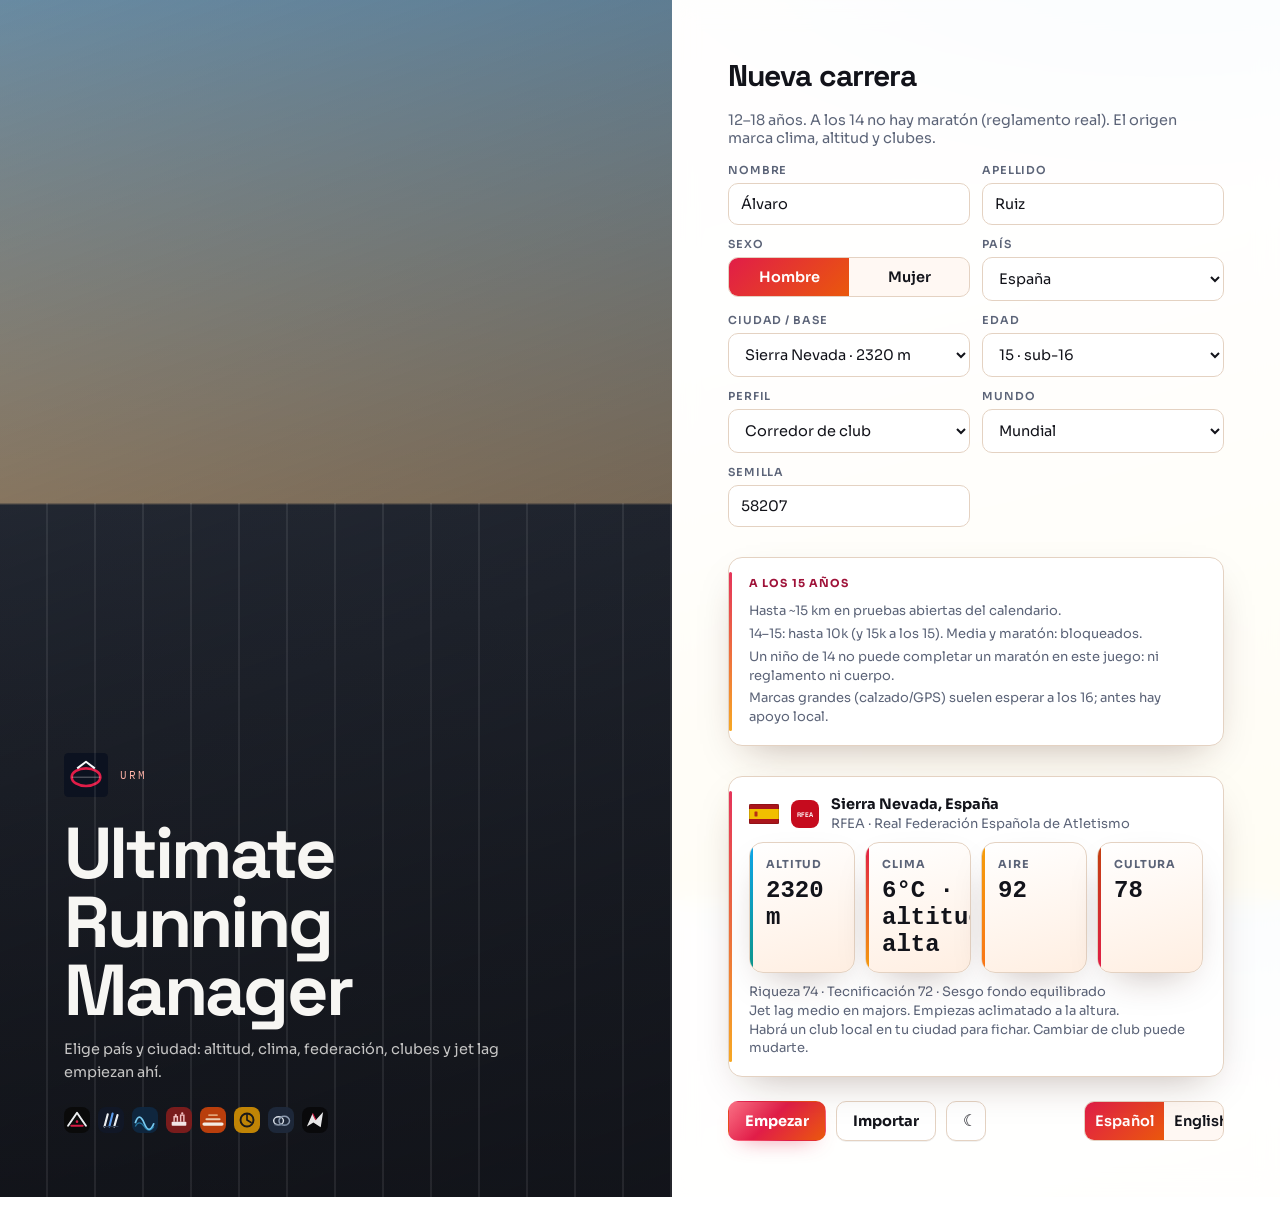
==== commit b177b8fb: "Contratos con primas y clausulas, redes publicables, coach de club y simulacion mucho mas rapida" ====
--- a/index.html
+++ b/index.html
@@ -10,8 +10,10 @@
       href="https://fonts.googleapis.com/css2?family=IBM+Plex+Mono:wght@400;500;600&family=Sora:wght@400;500;600;700&family=Space+Grotesk:wght@500;600;700&display=swap"
       rel="stylesheet"
     />
-    <script type="module" crossorigin src="./assets/index-D0QfrkT2.js"></script>
-    <link rel="stylesheet" crossorigin href="./assets/index-0WYoLaKu.css">
+    <script type="module" crossorigin src="./assets/index-Cq1UNPPQ.js"></script>
+    <link rel="modulepreload" crossorigin href="./assets/react-5kdUTWnX.js">
+    <link rel="modulepreload" crossorigin href="./assets/engine-motM8oOY.js">
+    <link rel="stylesheet" crossorigin href="./assets/index-DEky7xMN.css">
   </head>
   <body>
     <div id="root"></div>
--- a/assets/index-DEky7xMN.css
+++ b/assets/index-DEky7xMN.css
@@ -0,0 +1 @@
+:root,html[data-theme=light]{--ink: #12131a;--ink-soft: #3f4555;--paper: #fff8f3;--paper-2: #ffe8d6;--card: #ffffff;--mute: #5c6478;--line: #e4d2c2;--run: #e11d48;--run-deep: #9f1239;--sky: #0ea5e9;--accent: #f59e0b;--violet: #c2410f;--teal: #0d9488;--ok: #059669;--warn: #d97706;--bad: #dc2626;--bar-bg: rgba(255, 248, 243, .92);--boot-form-bg: rgba(255, 255, 255, .9);--body-bg: radial-gradient(1100px 520px at 92% -10%, rgba(14, 165, 233, .28), transparent 56%), radial-gradient(900px 420px at -8% 108%, rgba(225, 29, 72, .2), transparent 54%), radial-gradient(700px 360px at 72% 78%, rgba(245, 158, 11, .18), transparent 52%), linear-gradient(165deg, #fff1e8 0%, #fff8f3 42%, #fde68a 100%);--font: "Sora", system-ui, sans-serif;--display: "Space Grotesk", system-ui, sans-serif;--mono: "IBM Plex Mono", ui-monospace, monospace;--ease: cubic-bezier(.22, 1, .36, 1);--shadow: 0 16px 40px -18px rgba(60, 24, 12, .35);--radius: 14px;--safe-bottom: env(safe-area-inset-bottom, 0px);--nav-h: 64px;--agenda-h: 0px}.agenda-strip{display:flex;gap:8px;align-items:center;flex-wrap:nowrap;overflow-x:auto;padding:8px 14px;border-bottom:1px solid var(--line);background:color-mix(in srgb,var(--card) 88%,transparent);scrollbar-width:thin}.agenda-chip{flex:0 0 auto;display:inline-flex;align-items:center;gap:6px;border:1px solid var(--line);background:var(--card);border-radius:999px;padding:6px 10px;font-size:12px;font-weight:700;color:var(--ink);max-width:220px}.agenda-chip.hot{border-color:var(--run);color:var(--run-deep);background:color-mix(in srgb,var(--run) 12%,var(--card))}.agenda-chip.ghost{font-weight:600;color:var(--mute)}.agenda-chip-name{overflow:hidden;text-overflow:ellipsis;white-space:nowrap}.race-line.entered{outline:1px solid color-mix(in srgb,var(--ok) 40%,transparent);border-radius:10px}.agenda-card h3{margin-bottom:8px}html[data-theme=dark]{--ink: #f8fafc;--ink-soft: #d6d3d1;--paper: #12151c;--paper-2: #1f1714;--card: #1c222d;--mute: #a8b0bd;--line: #3a332e;--run: #fb7185;--run-deep: #fda4af;--sky: #38bdf8;--accent: #fbbf24;--violet: #fb923c;--teal: #2dd4bf;--ok: #34d399;--warn: #fbbf24;--bad: #f87171;--bar-bg: rgba(18, 21, 28, .94);--boot-form-bg: rgba(28, 34, 45, .96);--body-bg: radial-gradient(1000px 480px at 88% -5%, rgba(14, 165, 233, .2), transparent 55%), radial-gradient(800px 400px at 0% 100%, rgba(251, 113, 133, .22), transparent 50%), radial-gradient(520px 300px at 62% 72%, rgba(245, 158, 11, .14), transparent 52%), linear-gradient(165deg, #0c1018 0%, #141820 42%, #1a1410 100%);--shadow: 0 16px 44px -16px rgba(0, 0, 0, .72)}*{box-sizing:border-box}html,body,#root{height:100%;margin:0}body{font-family:var(--font);font-size:14.5px;color:var(--ink);background:var(--body-bg);-webkit-font-smoothing:antialiased;overflow-x:hidden}button,input,select{font:inherit;color:inherit}button{cursor:pointer;transition:transform .18s var(--ease),background .18s var(--ease),border-color .18s var(--ease),box-shadow .18s var(--ease),color .18s var(--ease)}button:active:not(:disabled){transform:scale(.98)}@keyframes rise{0%{opacity:0;transform:translateY(14px)}to{opacity:1;transform:translateY(0)}}@keyframes lane{0%,to{opacity:.25}50%{opacity:.5}}@keyframes pulse-soft{0%,to{box-shadow:0 0 #e11d4840}50%{box-shadow:0 0 0 8px #e11d4800}}.enter{animation:rise .45s var(--ease) both}.enter>*{animation:rise .5s var(--ease) both}.enter>*:nth-child(2){animation-delay:.05s}.enter>*:nth-child(3){animation-delay:.1s}.enter>*:nth-child(4){animation-delay:.15s}.boot{min-height:100%;display:grid;grid-template-columns:1.05fr .95fr}.boot-hero{position:relative;overflow:hidden;background:linear-gradient(160deg,#12141a33,#12141abf),linear-gradient(180deg,#7ea8c4,tan 42%,#2c3340 42.2%,#12141a);color:#f7f6f3;padding:clamp(32px,6vw,64px);display:flex;flex-direction:column;justify-content:flex-end;gap:14px}.boot-hero:before{content:"";position:absolute;inset:42% 0 0;background:repeating-linear-gradient(90deg,transparent 0,transparent 46px,rgba(255,255,255,.08) 46px,rgba(255,255,255,.08) 48px);animation:lane 5s ease-in-out infinite;pointer-events:none}.boot-hero small,.boot-hero h1,.boot-hero p{position:relative}.boot-hero small{font-family:var(--mono);letter-spacing:.18em;text-transform:uppercase;color:#ffb4a8;font-size:11px}.boot-hero h1{margin:0;font-family:var(--display);font-size:clamp(44px,6.5vw,72px);line-height:.95;letter-spacing:-.04em;font-weight:700}.boot-hero p{margin:0;color:#f7f6f3c7;max-width:28rem;line-height:1.55}.boot-form{padding:clamp(28px,5vw,56px);overflow:auto;display:flex;flex-direction:column;gap:16px;justify-content:center;background:var(--boot-form-bg);backdrop-filter:blur(12px);animation:rise .5s var(--ease) both}.boot-form h2{margin:0;font-family:var(--display);font-size:30px;letter-spacing:-.03em}.boot-origin{text-align:left}.brand-chip{display:inline-flex;flex-direction:column;align-items:center;gap:2px}.brand-chip-kind{font-size:9px;text-transform:uppercase;letter-spacing:.04em;color:var(--mute);font-weight:700}.race-line.age-locked{opacity:.7}.boot-grid{display:grid;grid-template-columns:1fr 1fr;gap:12px}.field{display:flex;flex-direction:column;gap:6px}.field.wide{grid-column:1 / -1}.field label{font-size:11px;text-transform:uppercase;letter-spacing:.08em;color:var(--mute);font-weight:600}.field input,.field select{border:1px solid var(--line);background:var(--card);padding:11px 12px;border-radius:10px}.field input:focus,.field select:focus{outline:2px solid rgba(225,29,72,.35);outline-offset:1px}.seg{display:flex;border:1px solid var(--line);background:var(--paper);border-radius:10px;overflow:hidden}.seg button{flex:1;border:none;background:transparent;padding:10px;font-weight:600}.seg button.on{background:linear-gradient(135deg,var(--run),#ea580c);color:#fff}.boot-actions{display:flex;gap:10px;align-items:center;margin-top:8px;flex-wrap:wrap}.shell{height:100%;min-height:100dvh;display:grid;grid-template-rows:auto 1fr auto;overflow:hidden}.bar{display:flex;align-items:center;gap:12px;padding:10px 16px;min-height:56px;background:var(--bar-bg);border-bottom:1px solid var(--line);backdrop-filter:blur(14px);z-index:10}.bar-id{min-width:0;flex:1}.bar-name{font-family:var(--display);font-weight:700;font-size:15px;letter-spacing:-.02em;white-space:nowrap;overflow:hidden;text-overflow:ellipsis}.bar-meta{color:var(--mute);font-size:11px;font-family:var(--mono);white-space:nowrap;overflow:hidden;text-overflow:ellipsis}.bar-actions{display:flex;align-items:center;gap:8px;flex-shrink:0}.btn-icon{width:40px;height:40px;padding:0;display:grid;place-items:center;font-size:16px;line-height:1}.nav{display:flex;gap:2px;background:var(--paper);border:1px solid var(--line);border-radius:999px;padding:3px}.nav button{border:none;background:transparent;padding:8px 14px;font-weight:650;color:var(--mute);border-radius:999px}.nav button.on{color:#fff;background:linear-gradient(135deg,var(--run),#f97316);box-shadow:0 4px 14px -4px #e11d488c}html[data-theme=dark] .nav button.on{color:#fff;background:linear-gradient(135deg,#fb7185,#f59e0b)}.main{min-height:0;overflow:auto;-webkit-overflow-scrolling:touch}.stage{overflow:visible;padding:24px 28px 40px;max-width:960px;margin:0 auto;width:100%}.nav-mobile{display:none}.btn{border:1px solid var(--line);background:var(--card);padding:10px 16px;font-weight:700;border-radius:10px;box-shadow:var(--shadow)}.btn:hover:not(:disabled){border-color:#c9c3b8;transform:translateY(-1px)}.btn:disabled{opacity:.45;cursor:not-allowed}.btn-primary{background:linear-gradient(135deg,#fb7185 0%,var(--run) 45%,#ea580c 100%);border-color:transparent;color:#fff;box-shadow:0 8px 22px -8px #e11d488c}.btn-pulse{animation:pulse-soft 2.8s ease-in-out infinite}.btn-primary:hover:not(:disabled){filter:brightness(1.05)}.btn-dark{background:#0f172a;border-color:#0f172a;color:#fff}html[data-theme=dark] .btn-dark{background:#e2e8f0;border-color:#e2e8f0;color:#0f172a}.btn-lg{padding:14px 22px;font-size:15px;align-self:flex-start}.h-kicker{font-family:var(--mono);font-size:11px;letter-spacing:.14em;text-transform:uppercase;color:var(--run);margin:0 0 8px}.h-title{margin:0;font-family:var(--display);font-size:clamp(30px,4vw,44px);letter-spacing:-.035em;font-weight:700;line-height:1.05}.h-sub{margin:10px 0 0;color:var(--mute);max-width:38rem;line-height:1.5}.stack{display:flex;flex-direction:column;gap:16px;margin-top:26px}.card{background:var(--card);border:1px solid var(--line);padding:18px 20px;border-radius:var(--radius);box-shadow:var(--shadow);position:relative;overflow:hidden}.card:before{content:"";position:absolute;left:0;top:14px;bottom:14px;width:3px;border-radius:999px;background:linear-gradient(180deg,var(--run),var(--accent));opacity:.9}.card h3{margin:0 0 12px;font-size:11px;text-transform:uppercase;letter-spacing:.1em;color:var(--run-deep);font-weight:700}html[data-theme=dark] .card h3{color:var(--run)}.card-grid{display:grid;grid-template-columns:repeat(3,minmax(0,1fr));gap:12px}.metrics{display:grid;grid-template-columns:repeat(4,1fr);gap:10px}.metric{background:linear-gradient(165deg,var(--card) 0%,var(--paper-2) 140%);border:1px solid var(--line);border-radius:var(--radius);padding:14px 16px;box-shadow:var(--shadow);position:relative;overflow:hidden}.metric:after{content:"";position:absolute;inset:0 auto 0 0;width:3px;background:linear-gradient(180deg,var(--sky),var(--teal))}.metrics .metric:nth-child(2):after{background:linear-gradient(180deg,var(--run),var(--accent))}.metrics .metric:nth-child(3):after{background:linear-gradient(180deg,var(--accent),#f97316)}.metrics .metric:nth-child(4):after{background:linear-gradient(180deg,var(--violet),var(--run))}.metric span{display:block;font-size:11px;text-transform:uppercase;letter-spacing:.08em;color:var(--mute);font-weight:700}.metric strong{display:block;margin-top:6px;font-family:var(--mono);font-size:24px;font-weight:700;color:var(--ink)}.row{display:flex;flex-wrap:wrap;gap:10px;align-items:center}.tone-good{color:var(--ok)}.tone-warn{color:var(--warn)}.tone-bad{color:var(--bad)}.tone-dim{color:var(--mute)}.slot{border:1px solid var(--line);background:linear-gradient(165deg,var(--card) 0%,rgba(56,189,248,.06) 100%);padding:16px;border-radius:var(--radius);box-shadow:var(--shadow)}.slot-q{margin:0 0 12px;font-family:var(--display);font-size:18px;font-weight:700;letter-spacing:-.02em}.opts{display:flex;flex-direction:column;gap:8px}.opt{text-align:left;border:1px solid var(--line);background:linear-gradient(180deg,var(--card),var(--paper));padding:12px 14px;display:grid;gap:4px;border-radius:10px}.opt:hover:not(:disabled){border-color:var(--sky);box-shadow:0 6px 16px -12px #0ea5e973}.opt.on{border-color:var(--run);box-shadow:inset 3px 0 0 var(--run),0 8px 18px -12px #e11d4866;background:linear-gradient(135deg,#e11d4814,#f59e0b1a)}.opt b{font-size:14px}.opt small{color:var(--mute);font-size:12px;line-height:1.4}.tag{display:inline-block;margin-left:8px;font-size:10px;text-transform:uppercase;letter-spacing:.08em;background:var(--run);color:#fff;padding:2px 7px;font-weight:700;border-radius:999px;vertical-align:middle}.banner{border:1px solid var(--line);border-left:4px solid var(--run);background:var(--card);padding:14px 16px;display:flex;justify-content:space-between;gap:12px;align-items:center;border-radius:var(--radius);box-shadow:var(--shadow)}.toast{position:fixed;bottom:calc(22px + var(--safe-bottom));right:16px;left:auto;max-width:calc(100vw - 32px);background:var(--ink);color:#fff;padding:12px 16px;font-size:13px;z-index:50;border-radius:10px;animation:rise .3s var(--ease)}html[data-theme=dark] .toast{color:#12141a}.card-grid-2{display:grid;grid-template-columns:1fr 1fr;gap:12px}.card-strong{display:block;font-family:var(--display);font-size:18px;letter-spacing:-.02em}.session-line{display:flex;justify-content:space-between;gap:12px;margin:0 0 8px;flex-wrap:wrap}.session-line span{color:var(--mute);font-size:13px}.hint-line{margin:0;color:var(--mute);font-size:13px;line-height:1.45}.choice-work.on{box-shadow:inset 3px 0 0 var(--ok)}.facility-list{margin:10px 0 0;padding-left:18px;color:var(--mute);font-size:13px;line-height:1.45}.week-strip{display:grid;grid-template-columns:repeat(7,1fr);gap:6px;align-items:end;min-height:120px}.week-day{display:flex;flex-direction:column;align-items:center;gap:6px;min-width:0}.week-day-name{font-size:10px;text-transform:uppercase;letter-spacing:.06em;color:var(--mute);font-weight:700}.week-bar-track{width:100%;max-width:28px;height:72px;background:var(--paper);border:1px solid var(--line);border-radius:8px;display:flex;align-items:flex-end;overflow:hidden}.week-bar-fill{width:100%;min-height:0;background:linear-gradient(180deg,#f43f5e,var(--run));border-radius:6px 6px 0 0}.week-day strong{font-family:var(--mono);font-size:11px;font-weight:600}.week-day.today .week-day-name{color:var(--run)}.week-day.future{opacity:.72}.race-steps{display:flex;gap:6px;overflow-x:auto;padding-bottom:2px;-webkit-overflow-scrolling:touch;flex-wrap:wrap}.race-step{border:1px solid var(--line);background:var(--paper);color:var(--mute);padding:8px 12px;border-radius:999px;font-size:12px;font-weight:700;white-space:nowrap;flex-shrink:0}.race-step.on{background:linear-gradient(135deg,var(--run),#f97316);color:#fff;border-color:transparent;box-shadow:0 6px 16px -8px #e11d488c}html[data-theme=dark] .race-step.on{color:#fff}.race-step.done{border-color:var(--ok);color:var(--ok);background:#0596691a}.race-nav-row{justify-content:space-between}.race-mid-card .choice{min-height:52px}.choice.coach-hint{border-color:#e11d4859}.kit-strip{width:100%;border-radius:4px;margin:8px 0 0;box-shadow:inset 0 0 0 1px #ffffff1f}.jersey-kit{display:flex;flex-direction:column;align-items:center;gap:6px;flex-shrink:0}.social-post-body{margin:10px 0 0;white-space:pre-wrap;line-height:1.45;color:var(--ink-soft);font-size:13.5px}.social-post.tone-praise{background:radial-gradient(420px 140px at 0% 0%,rgba(16,185,129,.12),transparent 55%),var(--card)}.social-post.tone-critical{background:radial-gradient(420px 140px at 0% 0%,rgba(225,29,72,.1),transparent 55%),var(--card)}.social-post.tone-business{background:radial-gradient(420px 140px at 0% 0%,rgba(59,130,246,.1),transparent 55%),var(--card)}.social-post.channel-me{border-left:3px solid var(--accent)}.jersey-kit-brand{display:flex;align-items:center;gap:6px;font-size:11px;font-weight:700;color:var(--ink-soft)}.shop-grid{display:grid;grid-template-columns:repeat(2,minmax(0,1fr));gap:12px}.shop-card{margin:0}.shop-card-swatch{height:8px;border-radius:999px;margin:-4px 0 12px}.shop-kit-card .jersey-kit{filter:drop-shadow(0 10px 18px rgba(15,23,42,.22))}@media(max-width:900px){.shop-grid{grid-template-columns:1fr}}.identity-row{display:flex;align-items:center;gap:14px;margin-top:10px}.identity-row .h-title{margin:0}.identity-meta{display:flex;flex-wrap:wrap;gap:6px;margin-top:8px;align-items:center}.logo-rail{display:flex;flex-wrap:wrap;gap:8px;align-items:center}.logo-rail .brand-chip{background:var(--paper)}.race-brand-strip{display:flex;flex-wrap:wrap;gap:8px;margin-top:12px;position:relative;align-items:center}.race-brand-strip .hint-line{color:#ffffffbf;margin:0}.surface-pill{display:inline-flex;align-items:center;gap:5px;padding:3px 8px;border-radius:999px;background:#0ea5e91f;color:var(--ink-soft);font-size:11px;font-weight:700}.brand-row{display:flex;align-items:center;gap:12px;min-width:0}.brand-catalog{display:grid;grid-template-columns:repeat(auto-fill,minmax(96px,1fr));gap:10px;margin-top:12px}.brand-catalog-item{display:flex;flex-direction:column;align-items:center;gap:6px;text-align:center;font-size:11px;color:var(--mute);line-height:1.25}.brand-banner{align-items:center}.brand-chip{display:inline-flex;flex-direction:column;align-items:center;gap:2px;border:none;background:transparent;padding:0;border-radius:8px;overflow:hidden}.sponsor-line{padding:10px 0;border-bottom:1px solid var(--line)}.sponsor-line:last-child{border-bottom:none}.sponsor-deal{padding:10px 0;border-bottom:1px solid var(--line)}.sponsor-deal:last-child{border-bottom:none;padding-bottom:0}.sponsor-deal .sponsor-line{padding:0;border-bottom:none}.deal-warn{color:var(--warn);font-weight:600}.org-mark{border-radius:8px;flex-shrink:0}.mono{font-family:var(--mono);font-variant-numeric:tabular-nums}.time-table{display:flex;flex-direction:column;gap:0}.time-row{display:grid;grid-template-columns:1.2fr 1fr 1fr .9fr;gap:8px;padding:10px 0;border-bottom:1px solid var(--line);align-items:start;font-size:13px}.time-row.time-head{color:var(--mute);font-size:11px;text-transform:uppercase;letter-spacing:.08em;font-weight:700;border-bottom-width:2px}.time-teaser{width:100%;text-align:left;cursor:pointer;border:1px solid var(--line);font:inherit;color:inherit}.time-teaser:hover{border-color:var(--run)}.race-line{display:flex;align-items:center;gap:12px;width:100%;padding:10px 0;border:none;border-bottom:1px solid var(--line);background:transparent;color:inherit;font:inherit;cursor:pointer}.race-line.static{cursor:default}.race-line.hot{background:#e11d480f;margin:0 -12px;padding-left:12px;padding-right:12px;border-radius:8px}.rank-table{display:flex;flex-direction:column}.rank-row{display:grid;grid-template-columns:28px 1fr auto auto;gap:8px;align-items:center;padding:8px 0;border-bottom:1px solid var(--line);font-size:13px}.rank-row.you{font-weight:700;color:var(--run-deep)}.rank-name{display:inline-flex;align-items:center;gap:6px;min-width:0;overflow:hidden}.rank-name-text{overflow:hidden;text-overflow:ellipsis;white-space:nowrap}.rank-name .portrait{flex-shrink:0;border-radius:50%}.rank-fed{display:inline-flex;align-items:center;justify-content:flex-end}.rank-row .muted,.mono.muted{color:var(--mute)}.start-list-rich li{grid-template-columns:28px 1fr auto}.start-name{display:inline-flex;align-items:center;gap:6px;min-width:0}.media-card.tone-praise{border-left:3px solid var(--ok)}.media-card.tone-critical{border-left:3px solid var(--bad)}.media-card.tone-business{border-left:3px solid var(--warn)}.hist-card{padding:14px 16px}.strava-card{border:1px solid var(--line);border-radius:12px;padding:14px 14px 12px;background:var(--paper);margin-bottom:10px}.strava-card.compact{background:transparent;border-style:dashed;margin-bottom:8px}.strava-head{display:flex;justify-content:space-between;gap:10px;align-items:baseline;margin-bottom:10px}.strava-stats{display:grid;grid-template-columns:repeat(4,minmax(0,1fr));gap:8px}.strava-card.compact .strava-stats{grid-template-columns:repeat(3,minmax(0,1fr));margin-top:8px}.strava-stats strong{display:block;font-family:var(--mono);font-size:15px;margin-top:2px}.strava-note{margin:8px 0 0}.linkish{border:none;background:none;color:var(--run);font:inherit;font-weight:700;padding:0;text-decoration:underline;cursor:pointer}@media(max-width:900px){.strava-stats{grid-template-columns:repeat(2,minmax(0,1fr))}}@media(max-width:900px){.time-row{grid-template-columns:1fr 1fr;gap:4px 10px}.time-row.time-head{display:none}.time-row span:nth-child(1){grid-column:1 / -1}.rank-row{grid-template-columns:24px 1fr auto}.rank-row .muted{display:none}}.race-hero{position:relative;overflow:hidden;border-radius:18px;padding:24px 24px 20px;color:#fffaf5;background:linear-gradient(135deg,#0f172a,#9f1239 55%,#ea580c 120%);box-shadow:0 18px 40px -18px #be123c8c}.race-hero--track{background:radial-gradient(600px 220px at 90% 0%,rgba(251,191,36,.35),transparent 55%),linear-gradient(135deg,#111827,#9f1239 50%,#f97316 130%)}.race-hero--road{background:radial-gradient(600px 220px at 10% 100%,rgba(56,189,248,.35),transparent 55%),linear-gradient(135deg,#0c4a6e,#1d4ed8 50%,#7c3aed 130%)}.race-hero--crossCountry,.race-hero--trail,.race-hero--mountain{background:radial-gradient(500px 200px at 80% 20%,rgba(52,211,153,.3),transparent 50%),linear-gradient(135deg,#052e16,#15803d 50%,#a16207 130%)}.race-hero:after{content:"";position:absolute;inset:auto 0 0;height:40%;background:repeating-linear-gradient(90deg,transparent 0,transparent 40px,rgba(255,255,255,.07) 40px,rgba(255,255,255,.07) 42px);animation:lane 4.5s ease-in-out infinite;pointer-events:none}.race-hero-title{margin:0;font-family:var(--display);font-size:clamp(28px,4vw,40px);letter-spacing:-.03em;position:relative}.race-hero-meta{margin:10px 0 0;color:#f7f6f3c7;line-height:1.45;position:relative;font-size:13px}.race-learn{margin-top:12px;position:relative}.race-fact{margin:0;font-size:13px;line-height:1.45;color:#ffecdceb}.race-wr-ref{margin:6px 0 0;font-size:12px;color:#ffc8b4e0;font-variant-numeric:tabular-nums}.race-fact-mini{display:-webkit-box;-webkit-line-clamp:2;-webkit-box-orient:vertical;overflow:hidden;opacity:.85}.learn-tip{margin:12px 0 0;padding-top:10px;border-top:1px solid rgba(255,255,255,.08);font-size:13px;line-height:1.45;color:var(--mute)}.learn-tip .hint-line{display:block;margin-bottom:4px;text-transform:uppercase;letter-spacing:.06em;font-size:11px}.learn-fact-row{align-items:flex-start}.learn-fact-row small{display:block;margin-top:2px}.race-chips{display:flex;flex-wrap:wrap;gap:6px;margin-top:12px;position:relative}.race-chip{display:inline-flex;align-items:center;gap:4px;padding:4px 10px;border-radius:999px;font-size:11px;font-weight:700;letter-spacing:.02em;background:#ffffff29;border:1px solid rgba(255,255,255,.22);backdrop-filter:blur(6px)}.race-chip--hot{background:#fbbf2447;border-color:#fbbf2480}.race-chip--wind{background:#38bdf847;border-color:#38bdf873}.race-chip--wet{background:#60a5fa4d}.race-progress{margin-top:16px;height:10px;background:#ffffff2e;border-radius:999px;overflow:hidden;position:relative;box-shadow:inset 0 1px 3px #0003}.race-progress-fill{height:100%;background:linear-gradient(90deg,#fde047,#fb7185,#f97316);border-radius:999px;transition:width .55s var(--ease);box-shadow:0 0 16px #fb7185b3}.race-progress-label{margin:8px 0 0;font-size:12px;font-weight:700;color:#ffffffe6;position:relative}.phase-badge{display:inline-flex;align-items:center;gap:6px;padding:3px 10px;border-radius:999px;font-size:11px;font-weight:800;letter-spacing:.06em;text-transform:uppercase}.phase-badge--early{background:#38bdf833;color:#0369a1}.phase-badge--middle{background:#f59e0b38;color:#b45309}.phase-badge--late{background:#e11d482e;color:#be123c}html[data-theme=dark] .phase-badge--early{color:#7dd3fc}html[data-theme=dark] .phase-badge--middle{color:#fcd34d}html[data-theme=dark] .phase-badge--late{color:#fda4af}.choice-grid{display:grid;gap:10px}.choice-grid.compact{gap:6px}.choice{text-align:left;border:1px solid var(--line);background:linear-gradient(180deg,var(--card),var(--paper));padding:13px 14px;border-radius:12px;display:grid;gap:6px}.choice:hover{border-color:var(--run);transform:translateY(-1px);box-shadow:0 8px 20px -12px #e11d4873}.choice.on{border-color:var(--run);background:linear-gradient(135deg,#e11d481a,#f59e0b1f);box-shadow:inset 4px 0 0 var(--run),0 8px 20px -12px #e11d4866}.choice.coach-hint{border-color:var(--violet)}.choice.choice--risk-low:hover{border-color:var(--ok)}.choice.choice--risk-mid:hover{border-color:var(--warn)}.choice.choice--risk-high:hover{border-color:var(--bad)}.choice b{font-size:14px;display:flex;align-items:center;gap:8px;flex-wrap:wrap}.choice small{color:var(--mute);font-size:12px;line-height:1.4}.risk-meter{display:flex;align-items:center;gap:8px;margin-top:2px}.risk-meter span{font-size:10px;font-weight:800;letter-spacing:.06em;text-transform:uppercase;color:var(--mute);min-width:58px}.risk-meter.choice--risk-low span{color:var(--ok)}.risk-meter.choice--risk-mid span{color:var(--warn)}.risk-meter.choice--risk-high span{color:var(--bad)}.risk-bar{flex:1;height:6px;border-radius:999px;background:var(--paper-2);overflow:hidden}.risk-bar i{display:block;height:100%;border-radius:999px;background:linear-gradient(90deg,var(--ok),var(--warn),var(--bad))}.race-mid-card{border:1px solid transparent;background:linear-gradient(var(--card),var(--card)) padding-box,linear-gradient(135deg,var(--run),var(--accent),var(--violet)) border-box;animation:rise .35s var(--ease) both}.race-mid-card:before{background:linear-gradient(180deg,var(--violet),var(--run))}.result-card{text-align:center;background:radial-gradient(500px 180px at 50% 0%,rgba(251,191,36,.18),transparent 60%),var(--card)}.result-card:before{background:linear-gradient(180deg,var(--accent),var(--run))}.result-card.podium-1{background:radial-gradient(500px 200px at 50% 0%,rgba(251,191,36,.35),transparent 55%),var(--card)}.result-card.podium-2{background:radial-gradient(500px 200px at 50% 0%,rgba(148,163,184,.3),transparent 55%),var(--card)}.result-card.podium-3{background:radial-gradient(500px 200px at 50% 0%,rgba(249,115,22,.28),transparent 55%),var(--card)}.result-card.pb-glow{box-shadow:0 0 0 1px #f59e0b59,0 16px 40px -16px #f59e0b73}.start-list{list-style:none;margin:0;padding:0;display:flex;flex-direction:column;gap:0}.start-list li{display:grid;grid-template-columns:32px 1fr auto;gap:10px;padding:8px 0;border-bottom:1px solid var(--line);font-size:13px;align-items:center}.start-name{display:flex;align-items:center;gap:6px;min-width:0;flex-wrap:wrap}.start-list-rich .portrait{flex-shrink:0;border-radius:50%}.start-list li.you{font-weight:700;color:var(--run-deep)}.start-list li.rival{outline:1px solid color-mix(in srgb,var(--warn, #c47a2a) 45%,transparent);border-radius:8px}.result-card .result-place{font-family:var(--display);font-size:56px;margin:0;letter-spacing:-.04em;line-height:1}@media(max-width:900px){.boot{grid-template-columns:1fr}.boot-hero{min-height:200px;padding:28px 20px}.boot-hero h1{font-size:clamp(36px,12vw,52px)}.boot-form{padding:22px 16px 40px}.boot-grid,.card-grid,.card-grid-2,.metrics{grid-template-columns:1fr 1fr}.metric strong{font-size:20px}.stage{padding:16px 14px calc(24px + var(--nav-h) + var(--safe-bottom))}.shell{grid-template-rows:auto 1fr}.bar{gap:8px;padding:8px 12px}.nav-desktop,.bar-cta,.bar-extra{display:none!important}.nav-mobile{display:grid;grid-template-columns:repeat(4,1fr) auto auto;gap:2px;position:fixed;left:0;right:0;bottom:0;z-index:40;padding:8px 8px calc(8px + var(--safe-bottom));background:var(--bar-bg);border-top:1px solid var(--line);backdrop-filter:blur(16px)}.nav-mobile button{position:relative;border:none;background:transparent;color:var(--mute);font-weight:700;font-size:11px;padding:8px 4px;border-radius:10px;min-height:44px}.nav-mobile button.on{color:#fff;background:linear-gradient(135deg,var(--run),#f97316);box-shadow:0 4px 12px -4px #e11d488c}.nav-mobile-cta{background:linear-gradient(180deg,#f43f5e,#ea580c)!important;color:#fff!important;padding:8px 14px!important;border-radius:12px!important;min-width:52px;font-size:12px!important}.nav-mobile-week{background:var(--card)!important;color:var(--ink)!important;border:1px solid var(--line)!important;box-shadow:none!important}.nav-mobile-cta:disabled{opacity:.45}.dot-alert{position:absolute;top:6px;right:10px;width:7px;height:7px;border-radius:50%;background:var(--run)}.banner{flex-direction:column;align-items:stretch}.banner .btn{width:100%}.toast{bottom:calc(12px + var(--nav-h) + var(--safe-bottom));right:12px;left:12px}.result-card .result-place{font-size:44px}.home-cta-row{flex-direction:column;align-items:stretch}.home-cta-row .btn{width:100%}}@media(max-width:420px){.metrics{grid-template-columns:1fr 1fr}.boot-grid{grid-template-columns:1fr}}.vitrina-stage .h-title{letter-spacing:-.03em}.vitrina-hero{background:radial-gradient(420px 180px at 100% 0%,color-mix(in srgb,var(--accent) 28%,transparent),transparent 60%),radial-gradient(360px 160px at 0% 100%,color-mix(in srgb,var(--run) 18%,transparent),transparent 55%),linear-gradient(165deg,var(--card),var(--paper-2))}.vitrina-teaser{border-color:color-mix(in srgb,var(--accent) 45%,var(--line));background:linear-gradient(135deg,color-mix(in srgb,var(--accent) 12%,var(--card)),var(--card) 55%)}.vitrina-teaser:hover{transform:translateY(-2px);box-shadow:0 18px 36px -20px #b4530973}.shelf-bay{margin-top:4px}.shelf-title{margin:0 0 10px;font-family:var(--display);font-size:15px;letter-spacing:.04em;text-transform:uppercase;color:var(--run-deep)}.shelf-rail{display:grid;grid-template-columns:repeat(auto-fill,minmax(220px,1fr));gap:12px;padding:14px 12px 18px;border-radius:calc(var(--radius) + 4px);background:linear-gradient(180deg,color-mix(in srgb,var(--ink) 6%,transparent),transparent 28%),repeating-linear-gradient(90deg,color-mix(in srgb,var(--line) 70%,transparent) 0 1px,transparent 1px 28px),linear-gradient(180deg,color-mix(in srgb,var(--paper-2) 80%,var(--card)),var(--card));border:1px solid var(--line);box-shadow:inset 0 -10px color-mix(in srgb,var(--ink) 8%,transparent)}.shelf-card{display:flex;gap:12px;align-items:flex-start;padding:12px;border-radius:12px;background:color-mix(in srgb,var(--card) 92%,transparent);border:1px solid color-mix(in srgb,var(--line) 80%,transparent);box-shadow:0 10px 24px -18px #0f172a8c;animation:shelf-rise .55s var(--ease) both}.shelf-card:nth-child(2){animation-delay:.05s}.shelf-card:nth-child(3){animation-delay:.1s}.shelf-card:nth-child(4){animation-delay:.15s}.shelf-trophy{flex:0 0 auto;filter:drop-shadow(0 8px 10px rgba(0,0,0,.18))}.trophy-glyph{display:block;animation:trophy-glow 2.8s ease-in-out infinite}.shelf-copy{display:flex;flex-direction:column;gap:2px;min-width:0}.shelf-copy strong{font-family:var(--display);font-size:15px}.glory-strip{border-color:color-mix(in srgb,var(--accent) 50%,var(--line));background:linear-gradient(120deg,color-mix(in srgb,var(--accent) 16%,var(--card)),var(--card))}.hist-card{background:linear-gradient(180deg,var(--card),color-mix(in srgb,var(--paper-2) 55%,var(--card)))}@keyframes shelf-rise{0%{opacity:0;transform:translateY(10px) scale(.98)}to{opacity:1;transform:none}}@keyframes trophy-glow{0%,to{filter:brightness(1)}50%{filter:brightness(1.12)}}.btn{box-shadow:0 1px color-mix(in srgb,var(--ink) 6%,transparent)}.btn-primary{box-shadow:0 10px 22px -14px color-mix(in srgb,var(--run) 70%,transparent)}.choice:hover,.time-teaser:hover{border-color:color-mix(in srgb,var(--run) 35%,var(--line))}
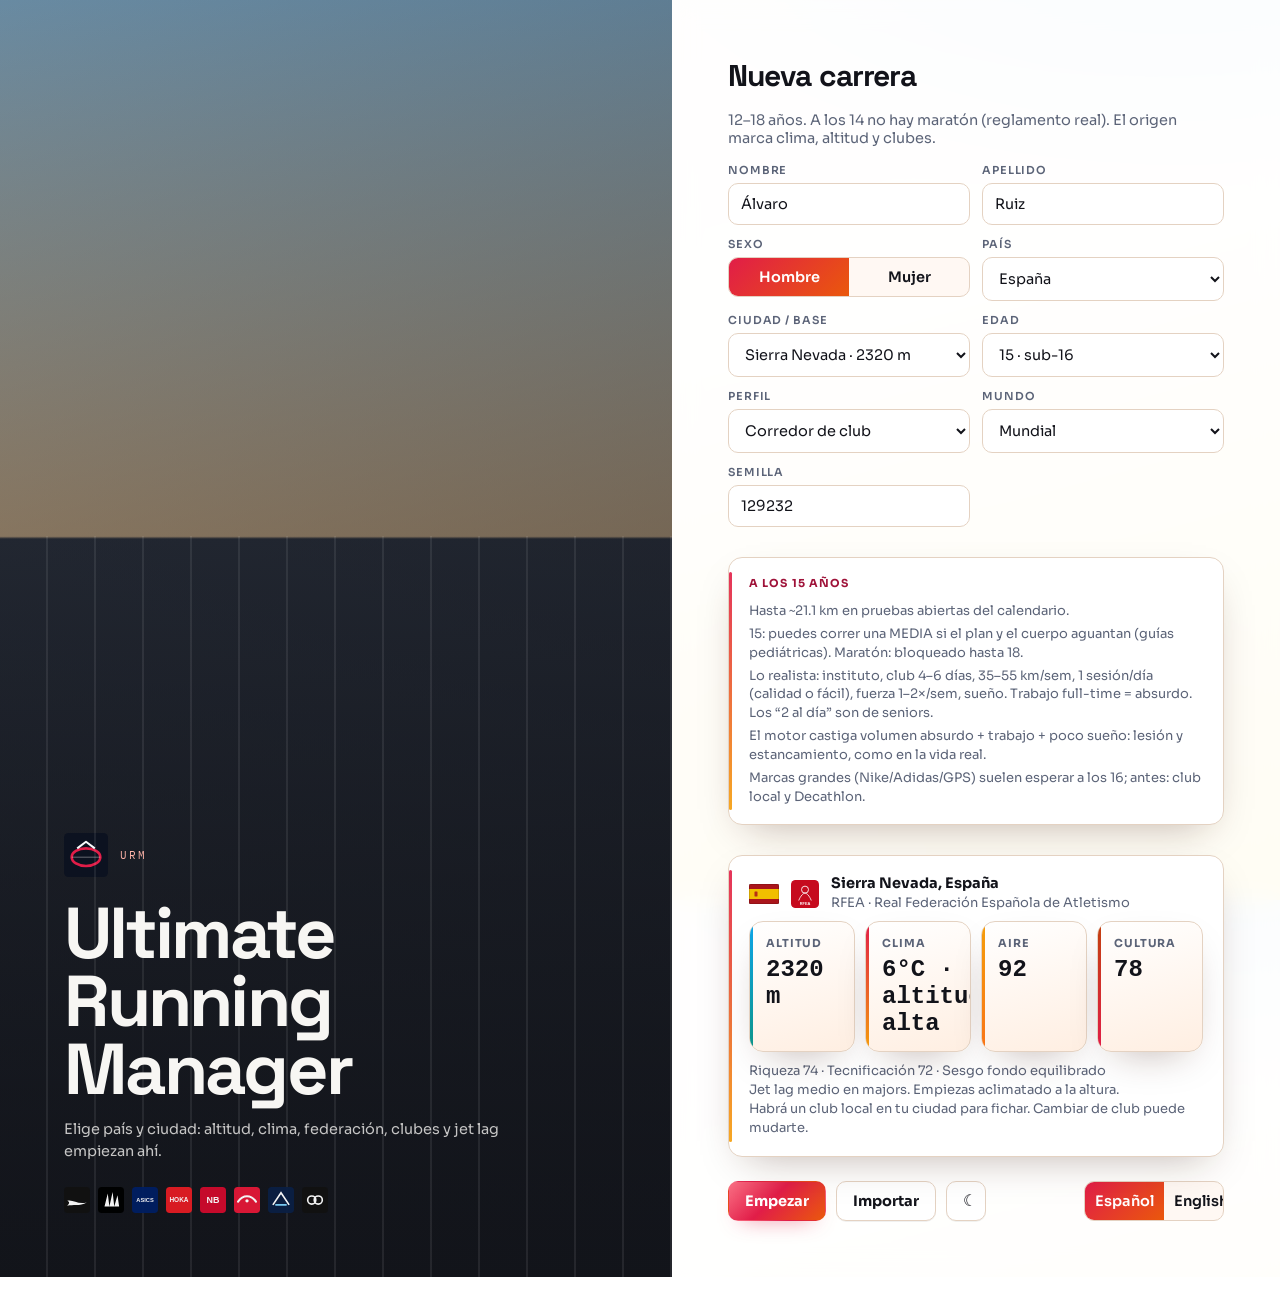
==== commit 5004c7bc: "Wire travelFlexibility, kit recovery/comfort, unify plan gym" ====
--- a/index.html
+++ b/index.html
@@ -10,10 +10,10 @@
       href="https://fonts.googleapis.com/css2?family=IBM+Plex+Mono:wght@400;500;600&family=Sora:wght@400;500;600;700&family=Space+Grotesk:wght@500;600;700&display=swap"
       rel="stylesheet"
     />
-    <script type="module" crossorigin src="./assets/index-Cq1UNPPQ.js"></script>
+    <script type="module" crossorigin src="./assets/index-B_fbmgwA.js"></script>
     <link rel="modulepreload" crossorigin href="./assets/react-5kdUTWnX.js">
-    <link rel="modulepreload" crossorigin href="./assets/engine-motM8oOY.js">
-    <link rel="stylesheet" crossorigin href="./assets/index-DEky7xMN.css">
+    <link rel="modulepreload" crossorigin href="./assets/engine-BBGnQBQt.js">
+    <link rel="stylesheet" crossorigin href="./assets/index-DKb6_gEt.css">
   </head>
   <body>
     <div id="root"></div>
--- a/assets/index-DKb6_gEt.css
+++ b/assets/index-DKb6_gEt.css
@@ -0,0 +1 @@
+:root,html[data-theme=light]{--ink: #12131a;--ink-soft: #3f4555;--paper: #fff8f3;--paper-2: #ffe8d6;--card: #ffffff;--mute: #5c6478;--line: #e4d2c2;--run: #e11d48;--run-deep: #9f1239;--sky: #0ea5e9;--accent: #f59e0b;--violet: #c2410f;--teal: #0d9488;--ok: #059669;--warn: #d97706;--bad: #dc2626;--bar-bg: rgba(255, 248, 243, .92);--boot-form-bg: rgba(255, 255, 255, .9);--body-bg: radial-gradient(1100px 520px at 92% -10%, rgba(14, 165, 233, .28), transparent 56%), radial-gradient(900px 420px at -8% 108%, rgba(225, 29, 72, .2), transparent 54%), radial-gradient(700px 360px at 72% 78%, rgba(245, 158, 11, .18), transparent 52%), linear-gradient(165deg, #fff1e8 0%, #fff8f3 42%, #fde68a 100%);--font: "Sora", system-ui, sans-serif;--display: "Space Grotesk", system-ui, sans-serif;--mono: "IBM Plex Mono", ui-monospace, monospace;--ease: cubic-bezier(.22, 1, .36, 1);--shadow: 0 16px 40px -18px rgba(60, 24, 12, .35);--radius: 14px;--safe-bottom: env(safe-area-inset-bottom, 0px);--nav-h: 64px;--agenda-h: 0px}.agenda-strip{display:flex;gap:8px;align-items:center;flex-wrap:nowrap;overflow-x:auto;padding:8px 14px;border-bottom:1px solid var(--line);background:color-mix(in srgb,var(--card) 88%,transparent);scrollbar-width:thin}.agenda-chip{flex:0 0 auto;display:inline-flex;align-items:center;gap:6px;border:1px solid var(--line);background:var(--card);border-radius:999px;padding:6px 10px;font-size:12px;font-weight:700;color:var(--ink);max-width:220px}.agenda-chip.hot{border-color:var(--run);color:var(--run-deep);background:color-mix(in srgb,var(--run) 12%,var(--card))}.agenda-chip.ghost{font-weight:600;color:var(--mute)}.agenda-chip-name{overflow:hidden;text-overflow:ellipsis;white-space:nowrap}.race-line.entered{outline:1px solid color-mix(in srgb,var(--ok) 40%,transparent);border-radius:10px}.agenda-card h3{margin-bottom:8px}html[data-theme=dark]{--ink: #f8fafc;--ink-soft: #d6d3d1;--paper: #12151c;--paper-2: #1f1714;--card: #1c222d;--mute: #a8b0bd;--line: #3a332e;--run: #fb7185;--run-deep: #fda4af;--sky: #38bdf8;--accent: #fbbf24;--violet: #fb923c;--teal: #2dd4bf;--ok: #34d399;--warn: #fbbf24;--bad: #f87171;--bar-bg: rgba(18, 21, 28, .94);--boot-form-bg: rgba(28, 34, 45, .96);--body-bg: radial-gradient(1000px 480px at 88% -5%, rgba(14, 165, 233, .2), transparent 55%), radial-gradient(800px 400px at 0% 100%, rgba(251, 113, 133, .22), transparent 50%), radial-gradient(520px 300px at 62% 72%, rgba(245, 158, 11, .14), transparent 52%), linear-gradient(165deg, #0c1018 0%, #141820 42%, #1a1410 100%);--shadow: 0 16px 44px -16px rgba(0, 0, 0, .72)}*{box-sizing:border-box}html,body,#root{height:100%;margin:0}body{font-family:var(--font);font-size:14.5px;color:var(--ink);background:var(--body-bg);-webkit-font-smoothing:antialiased;overflow-x:hidden}button,input,select{font:inherit;color:inherit}button{cursor:pointer;transition:transform .18s var(--ease),background .18s var(--ease),border-color .18s var(--ease),box-shadow .18s var(--ease),color .18s var(--ease)}button:active:not(:disabled){transform:scale(.98)}@keyframes rise{0%{opacity:0;transform:translateY(14px)}to{opacity:1;transform:translateY(0)}}@keyframes lane{0%,to{opacity:.25}50%{opacity:.5}}@keyframes pulse-soft{0%,to{box-shadow:0 0 #e11d4840}50%{box-shadow:0 0 0 8px #e11d4800}}.enter{animation:rise .45s var(--ease) both}.enter>*{animation:rise .5s var(--ease) both}.enter>*:nth-child(2){animation-delay:.05s}.enter>*:nth-child(3){animation-delay:.1s}.enter>*:nth-child(4){animation-delay:.15s}.boot{min-height:100%;display:grid;grid-template-columns:1.05fr .95fr}.boot-hero{position:relative;overflow:hidden;background:linear-gradient(160deg,#12141a33,#12141abf),linear-gradient(180deg,#7ea8c4,tan 42%,#2c3340 42.2%,#12141a);color:#f7f6f3;padding:clamp(32px,6vw,64px);display:flex;flex-direction:column;justify-content:flex-end;gap:14px}.boot-hero:before{content:"";position:absolute;inset:42% 0 0;background:repeating-linear-gradient(90deg,transparent 0,transparent 46px,rgba(255,255,255,.08) 46px,rgba(255,255,255,.08) 48px);animation:lane 5s ease-in-out infinite;pointer-events:none}.boot-hero small,.boot-hero h1,.boot-hero p{position:relative}.boot-hero small{font-family:var(--mono);letter-spacing:.18em;text-transform:uppercase;color:#ffb4a8;font-size:11px}.boot-hero h1{margin:0;font-family:var(--display);font-size:clamp(44px,6.5vw,72px);line-height:.95;letter-spacing:-.04em;font-weight:700}.boot-hero p{margin:0;color:#f7f6f3c7;max-width:28rem;line-height:1.55}.boot-form{padding:clamp(28px,5vw,56px);overflow:auto;display:flex;flex-direction:column;gap:16px;justify-content:center;background:var(--boot-form-bg);backdrop-filter:blur(12px);animation:rise .5s var(--ease) both}.boot-form h2{margin:0;font-family:var(--display);font-size:30px;letter-spacing:-.03em}.boot-origin{text-align:left}.brand-chip{display:inline-flex;flex-direction:column;align-items:center;gap:2px}.brand-chip-kind{font-size:9px;text-transform:uppercase;letter-spacing:.04em;color:var(--mute);font-weight:700}.race-line.age-locked{opacity:.7}.boot-grid{display:grid;grid-template-columns:1fr 1fr;gap:12px}.field{display:flex;flex-direction:column;gap:6px}.field.wide{grid-column:1 / -1}.field label{font-size:11px;text-transform:uppercase;letter-spacing:.08em;color:var(--mute);font-weight:600}.field input,.field select{border:1px solid var(--line);background:var(--card);padding:11px 12px;border-radius:10px}.field input:focus,.field select:focus{outline:2px solid rgba(225,29,72,.35);outline-offset:1px}.seg{display:flex;border:1px solid var(--line);background:var(--paper);border-radius:10px;overflow:hidden}.seg button{flex:1;border:none;background:transparent;padding:10px;font-weight:600}.seg button.on{background:linear-gradient(135deg,var(--run),#ea580c);color:#fff}.boot-actions{display:flex;gap:10px;align-items:center;margin-top:8px;flex-wrap:wrap}.shell{height:100%;min-height:100dvh;display:grid;grid-template-rows:auto 1fr auto;overflow:hidden}.bar{display:flex;align-items:center;gap:12px;padding:10px 16px;min-height:56px;background:var(--bar-bg);border-bottom:1px solid var(--line);backdrop-filter:blur(14px);z-index:10}.bar-id{min-width:0;flex:1}.bar-name{font-family:var(--display);font-weight:700;font-size:15px;letter-spacing:-.02em;white-space:nowrap;overflow:hidden;text-overflow:ellipsis}.bar-meta{color:var(--mute);font-size:11px;font-family:var(--mono);white-space:nowrap;overflow:hidden;text-overflow:ellipsis}.bar-actions{display:flex;align-items:center;gap:8px;flex-shrink:0}.btn-icon{width:40px;height:40px;padding:0;display:grid;place-items:center;font-size:16px;line-height:1}.nav{display:flex;gap:2px;background:var(--paper);border:1px solid var(--line);border-radius:999px;padding:3px}.nav button{border:none;background:transparent;padding:8px 11px;font-weight:650;color:var(--mute);border-radius:999px;white-space:nowrap}.nav button.on{color:#fff;background:linear-gradient(135deg,var(--run),#f97316);box-shadow:0 4px 14px -4px #e11d488c}html[data-theme=dark] .nav button.on{color:#fff;background:linear-gradient(135deg,#fb7185,#f59e0b)}.main{min-height:0;overflow:auto;-webkit-overflow-scrolling:touch}.stage{overflow:visible;padding:24px 28px 40px;max-width:960px;margin:0 auto;width:100%}.door-grid{display:grid;grid-template-columns:repeat(2,minmax(0,1fr));gap:12px}.door-grid.home-doors{margin-top:4px}.door{display:flex;flex-direction:column;align-items:flex-start;gap:6px;text-align:left;padding:18px 16px;border-radius:14px;border:1px solid var(--line);background:linear-gradient(145deg,rgba(255,255,255,.55),transparent 55%),var(--card);box-shadow:var(--shadow);min-height:96px;transition:transform .18s ease,border-color .18s ease}.door:hover{transform:translateY(-2px);border-color:#e11d4859}.door strong{font-size:1.05rem;letter-spacing:-.02em;display:inline-flex;align-items:center;gap:8px}.door span{color:var(--mute);font-size:.86rem;line-height:1.35}.door-accent{background:linear-gradient(145deg,rgba(251,113,133,.18),transparent 60%),var(--card);border-color:#e11d4847}.pill-row{display:flex;flex-wrap:wrap;gap:8px;margin:4px 0 16px}.pill{border:1px solid var(--line);background:var(--card);color:var(--ink);font-weight:700;font-size:.82rem;padding:8px 12px;border-radius:999px;box-shadow:none}.pill:hover{border-color:#e11d4866}.nav-mobile{display:none}.btn{border:1px solid var(--line);background:var(--card);padding:10px 16px;font-weight:700;border-radius:10px;box-shadow:var(--shadow)}.btn:hover:not(:disabled){border-color:#c9c3b8;transform:translateY(-1px)}.btn:disabled{opacity:.45;cursor:not-allowed}.btn-primary{background:linear-gradient(135deg,#fb7185 0%,var(--run) 45%,#ea580c 100%);border-color:transparent;color:#fff;box-shadow:0 8px 22px -8px #e11d488c}.btn-pulse{animation:pulse-soft 2.8s ease-in-out infinite}.btn-primary:hover:not(:disabled){filter:brightness(1.05)}.btn-dark{background:#0f172a;border-color:#0f172a;color:#fff}html[data-theme=dark] .btn-dark{background:#e2e8f0;border-color:#e2e8f0;color:#0f172a}.btn-lg{padding:14px 22px;font-size:15px;align-self:flex-start}.h-kicker{font-family:var(--mono);font-size:11px;letter-spacing:.14em;text-transform:uppercase;color:var(--run);margin:0 0 8px}.h-title{margin:0;font-family:var(--display);font-size:clamp(30px,4vw,44px);letter-spacing:-.035em;font-weight:700;line-height:1.05}.h-sub{margin:10px 0 0;color:var(--mute);max-width:38rem;line-height:1.5}.stack{display:flex;flex-direction:column;gap:16px;margin-top:26px}.card{background:var(--card);border:1px solid var(--line);padding:18px 20px;border-radius:var(--radius);box-shadow:var(--shadow);position:relative;overflow:hidden}.card:before{content:"";position:absolute;left:0;top:14px;bottom:14px;width:3px;border-radius:999px;background:linear-gradient(180deg,var(--run),var(--accent));opacity:.9}.card h3{margin:0 0 12px;font-size:11px;text-transform:uppercase;letter-spacing:.1em;color:var(--run-deep);font-weight:700}html[data-theme=dark] .card h3{color:var(--run)}.card-grid{display:grid;grid-template-columns:repeat(3,minmax(0,1fr));gap:12px}.metrics{display:grid;grid-template-columns:repeat(4,1fr);gap:10px}.metric{background:linear-gradient(165deg,var(--card) 0%,var(--paper-2) 140%);border:1px solid var(--line);border-radius:var(--radius);padding:14px 16px;box-shadow:var(--shadow);position:relative;overflow:hidden}.metric:after{content:"";position:absolute;inset:0 auto 0 0;width:3px;background:linear-gradient(180deg,var(--sky),var(--teal))}.metrics .metric:nth-child(2):after{background:linear-gradient(180deg,var(--run),var(--accent))}.metrics .metric:nth-child(3):after{background:linear-gradient(180deg,var(--accent),#f97316)}.metrics .metric:nth-child(4):after{background:linear-gradient(180deg,var(--violet),var(--run))}.metric span{display:block;font-size:11px;text-transform:uppercase;letter-spacing:.08em;color:var(--mute);font-weight:700}.metric strong{display:block;margin-top:6px;font-family:var(--mono);font-size:24px;font-weight:700;color:var(--ink)}.row{display:flex;flex-wrap:wrap;gap:10px;align-items:center}.tone-good{color:var(--ok)}.tone-dim{color:var(--mute)}.slot{border:1px solid var(--line);background:linear-gradient(165deg,var(--card) 0%,rgba(56,189,248,.06) 100%);padding:16px;border-radius:var(--radius);box-shadow:var(--shadow)}.slot-q{margin:0 0 12px;font-family:var(--display);font-size:18px;font-weight:700;letter-spacing:-.02em}.opts{display:flex;flex-direction:column;gap:8px}.opt{text-align:left;border:1px solid var(--line);background:linear-gradient(180deg,var(--card),var(--paper));padding:12px 14px;display:grid;gap:4px;border-radius:10px}.opt:hover:not(:disabled){border-color:var(--sky);box-shadow:0 6px 16px -12px #0ea5e973}.opt.on{border-color:var(--run);box-shadow:inset 3px 0 0 var(--run),0 8px 18px -12px #e11d4866;background:linear-gradient(135deg,#e11d4814,#f59e0b1a)}.opt b{font-size:14px}.opt small{color:var(--mute);font-size:12px;line-height:1.4}.tag{display:inline-block;margin-left:8px;font-size:10px;text-transform:uppercase;letter-spacing:.08em;background:var(--run);color:#fff;padding:2px 7px;font-weight:700;border-radius:999px;vertical-align:middle}.banner{border:1px solid var(--line);border-left:4px solid var(--run);background:var(--card);padding:14px 16px;display:flex;justify-content:space-between;gap:12px;align-items:center;border-radius:var(--radius);box-shadow:var(--shadow)}.toast{position:fixed;bottom:calc(22px + var(--safe-bottom));right:16px;left:auto;max-width:calc(100vw - 32px);background:var(--ink);color:#fff;padding:12px 16px;font-size:13px;z-index:50;border-radius:10px;animation:rise .3s var(--ease)}html[data-theme=dark] .toast{color:#12141a}.card-grid-2{display:grid;grid-template-columns:1fr 1fr;gap:12px}.card-strong{display:block;font-family:var(--display);font-size:18px;letter-spacing:-.02em}.session-line{display:flex;justify-content:space-between;gap:12px;margin:0 0 8px;flex-wrap:wrap}.session-line span{color:var(--mute);font-size:13px}.hint-line{margin:0;color:var(--mute);font-size:13px;line-height:1.45}.choice-work.on{box-shadow:inset 3px 0 0 var(--ok)}.facility-list{margin:10px 0 0;padding-left:18px;color:var(--mute);font-size:13px;line-height:1.45}.week-strip{display:grid;grid-template-columns:repeat(7,1fr);gap:6px;align-items:end;min-height:120px}.week-day{display:flex;flex-direction:column;align-items:center;gap:6px;min-width:0}.week-day-name{font-size:10px;text-transform:uppercase;letter-spacing:.06em;color:var(--mute);font-weight:700}.week-bar-track{width:100%;max-width:28px;height:72px;background:var(--paper);border:1px solid var(--line);border-radius:8px;display:flex;align-items:flex-end;overflow:hidden}.week-bar-fill{width:100%;min-height:0;background:linear-gradient(180deg,#f43f5e,var(--run));border-radius:6px 6px 0 0}.week-day strong{font-family:var(--mono);font-size:11px;font-weight:600}.week-day.today .week-day-name{color:var(--run)}.week-day.future{opacity:.72}.race-steps{display:flex;gap:6px;overflow-x:auto;padding-bottom:2px;-webkit-overflow-scrolling:touch;flex-wrap:wrap}.race-step{border:1px solid var(--line);background:var(--paper);color:var(--mute);padding:8px 12px;border-radius:999px;font-size:12px;font-weight:700;white-space:nowrap;flex-shrink:0}.race-step.on{background:linear-gradient(135deg,var(--run),#f97316);color:#fff;border-color:transparent;box-shadow:0 6px 16px -8px #e11d488c}html[data-theme=dark] .race-step.on{color:#fff}.race-step.done{border-color:var(--ok);color:var(--ok);background:#0596691a}.race-nav-row{justify-content:space-between}.race-mid-card .choice{min-height:52px}.choice.coach-hint{border-color:#e11d4859}.kit-strip{width:100%;border-radius:4px;margin:8px 0 0;box-shadow:inset 0 0 0 1px #ffffff1f}.jersey-kit{display:flex;flex-direction:column;align-items:center;gap:6px;flex-shrink:0}.social-post-body{margin:10px 0 0;white-space:pre-wrap;line-height:1.45;color:var(--ink-soft);font-size:13.5px}.social-post.tone-praise{background:radial-gradient(420px 140px at 0% 0%,rgba(16,185,129,.12),transparent 55%),var(--card)}.social-post.tone-critical{background:radial-gradient(420px 140px at 0% 0%,rgba(225,29,72,.1),transparent 55%),var(--card)}.social-post.tone-business{background:radial-gradient(420px 140px at 0% 0%,rgba(59,130,246,.1),transparent 55%),var(--card)}.social-post.channel-me{border-left:3px solid var(--accent)}.jersey-kit-brand{display:flex;align-items:center;gap:6px;font-size:11px;font-weight:700;color:var(--ink-soft)}.shop-grid{display:grid;grid-template-columns:repeat(2,minmax(0,1fr));gap:12px}.shop-card{margin:0}.shop-card-swatch{height:8px;border-radius:999px;margin:-4px 0 12px}.shop-kit-card .jersey-kit{filter:drop-shadow(0 10px 18px rgba(15,23,42,.22))}@media(max-width:900px){.shop-grid{grid-template-columns:1fr}}.identity-row{display:flex;align-items:center;gap:14px;margin-top:10px}.identity-row .h-title{margin:0}.identity-meta{display:flex;flex-wrap:wrap;gap:6px;margin-top:8px;align-items:center}.logo-rail{display:flex;flex-wrap:wrap;gap:8px;align-items:center}.logo-rail .brand-chip{background:var(--paper)}.race-brand-strip{display:flex;flex-wrap:wrap;gap:8px;margin-top:12px;position:relative;align-items:center}.race-brand-strip .hint-line{color:#ffffffbf;margin:0}.surface-pill{display:inline-flex;align-items:center;gap:5px;padding:3px 8px;border-radius:999px;background:#0ea5e91f;color:var(--ink-soft);font-size:11px;font-weight:700}.brand-row{display:flex;align-items:center;gap:12px;min-width:0}.brand-catalog{display:grid;grid-template-columns:repeat(auto-fill,minmax(96px,1fr));gap:10px;margin-top:12px}.brand-catalog-item{display:flex;flex-direction:column;align-items:center;gap:6px;text-align:center;font-size:11px;color:var(--mute);line-height:1.25}.brand-banner{align-items:center}.brand-chip{display:inline-flex;flex-direction:column;align-items:center;gap:2px;border:none;background:transparent;padding:0;border-radius:8px;overflow:hidden}.sponsor-line{padding:10px 0;border-bottom:1px solid var(--line)}.sponsor-line:last-child{border-bottom:none}.sponsor-deal{padding:10px 0;border-bottom:1px solid var(--line)}.sponsor-deal:last-child{border-bottom:none;padding-bottom:0}.sponsor-deal .sponsor-line{padding:0;border-bottom:none}.deal-warn{color:var(--warn);font-weight:600}.org-mark{border-radius:8px;flex-shrink:0}.mono{font-family:var(--mono);font-variant-numeric:tabular-nums}.time-table{display:flex;flex-direction:column;gap:0}.time-row{display:grid;grid-template-columns:1.2fr 1fr 1fr .9fr;gap:8px;padding:10px 0;border-bottom:1px solid var(--line);align-items:start;font-size:13px}.time-row.time-head{color:var(--mute);font-size:11px;text-transform:uppercase;letter-spacing:.08em;font-weight:700;border-bottom-width:2px}.time-teaser{width:100%;text-align:left;cursor:pointer;border:1px solid var(--line);font:inherit;color:inherit}.time-teaser:hover{border-color:var(--run)}.race-line{display:flex;align-items:center;gap:12px;width:100%;padding:10px 0;border:none;border-bottom:1px solid var(--line);background:transparent;color:inherit;font:inherit;cursor:pointer}.race-line.static{cursor:default}.race-line.hot{background:#e11d480f;margin:0 -12px;padding-left:12px;padding-right:12px;border-radius:8px}.rank-table{display:flex;flex-direction:column}.rank-row{display:grid;grid-template-columns:28px 1fr auto auto;gap:8px;align-items:center;padding:8px 0;border-bottom:1px solid var(--line);font-size:13px}.rank-row.you{font-weight:700;color:var(--run-deep)}.rank-name{display:inline-flex;align-items:center;gap:6px;min-width:0;overflow:hidden}.rank-name-text{overflow:hidden;text-overflow:ellipsis;white-space:nowrap}.rank-name .portrait{flex-shrink:0;border-radius:50%}.rank-fed{display:inline-flex;align-items:center;justify-content:flex-end}.rank-row .muted,.mono.muted{color:var(--mute)}.start-list-rich li{grid-template-columns:28px 1fr auto}.start-name{display:inline-flex;align-items:center;gap:6px;min-width:0}.media-card.tone-praise{border-left:3px solid var(--ok)}.media-card.tone-critical{border-left:3px solid var(--bad)}.media-card.tone-business{border-left:3px solid var(--warn)}.hist-card{padding:14px 16px}.strava-card{border:1px solid var(--line);border-radius:12px;padding:14px 14px 12px;background:var(--paper);margin-bottom:10px}.strava-card.compact{background:transparent;border-style:dashed;margin-bottom:8px}.strava-head{display:flex;justify-content:space-between;gap:10px;align-items:baseline;margin-bottom:10px}.strava-stats{display:grid;grid-template-columns:repeat(4,minmax(0,1fr));gap:8px}.strava-card.compact .strava-stats{grid-template-columns:repeat(3,minmax(0,1fr));margin-top:8px}.strava-stats strong{display:block;font-family:var(--mono);font-size:15px;margin-top:2px}.strava-note{margin:8px 0 0}.linkish{border:none;background:none;color:var(--run);font:inherit;font-weight:700;padding:0;text-decoration:underline;cursor:pointer}@media(max-width:900px){.strava-stats{grid-template-columns:repeat(2,minmax(0,1fr))}}@media(max-width:900px){.time-row{grid-template-columns:1fr 1fr;gap:4px 10px}.time-row.time-head{display:none}.time-row span:nth-child(1){grid-column:1 / -1}.rank-row{grid-template-columns:24px 1fr auto}.rank-row .muted{display:none}}.race-hero{position:relative;overflow:hidden;border-radius:18px;padding:24px 24px 20px;color:#fffaf5;background:linear-gradient(135deg,#0f172a,#9f1239 55%,#ea580c 120%);box-shadow:0 18px 40px -18px #be123c8c}.race-hero--track{background:radial-gradient(600px 220px at 90% 0%,rgba(251,191,36,.35),transparent 55%),linear-gradient(135deg,#111827,#9f1239 50%,#f97316 130%)}.race-hero--road{background:radial-gradient(600px 220px at 10% 100%,rgba(56,189,248,.35),transparent 55%),linear-gradient(135deg,#0c4a6e,#1d4ed8 50%,#7c3aed 130%)}.race-hero--crossCountry,.race-hero--trail,.race-hero--mountain{background:radial-gradient(500px 200px at 80% 20%,rgba(52,211,153,.3),transparent 50%),linear-gradient(135deg,#052e16,#15803d 50%,#a16207 130%)}.race-hero:after{content:"";position:absolute;inset:auto 0 0;height:40%;background:repeating-linear-gradient(90deg,transparent 0,transparent 40px,rgba(255,255,255,.07) 40px,rgba(255,255,255,.07) 42px);animation:lane 4.5s ease-in-out infinite;pointer-events:none}.race-hero-title{margin:0;font-family:var(--display);font-size:clamp(28px,4vw,40px);letter-spacing:-.03em;position:relative}.race-hero-meta{margin:10px 0 0;color:#f7f6f3c7;line-height:1.45;position:relative;font-size:13px}.race-learn{margin-top:12px;position:relative}.race-fact{margin:0;font-size:13px;line-height:1.45;color:#ffecdceb}.race-wr-ref{margin:6px 0 0;font-size:12px;color:#ffc8b4e0;font-variant-numeric:tabular-nums}.race-fact-mini{display:-webkit-box;-webkit-line-clamp:2;-webkit-box-orient:vertical;overflow:hidden;opacity:.85}.learn-tip{margin:12px 0 0;padding-top:10px;border-top:1px solid rgba(255,255,255,.08);font-size:13px;line-height:1.45;color:var(--mute)}.learn-tip .hint-line{display:block;margin-bottom:4px;text-transform:uppercase;letter-spacing:.06em;font-size:11px}.learn-fact-row{align-items:flex-start}.learn-fact-row small{display:block;margin-top:2px}.race-chips{display:flex;flex-wrap:wrap;gap:6px;margin-top:12px;position:relative}.race-chip{display:inline-flex;align-items:center;gap:4px;padding:4px 10px;border-radius:999px;font-size:11px;font-weight:700;letter-spacing:.02em;background:#ffffff29;border:1px solid rgba(255,255,255,.22);backdrop-filter:blur(6px)}.race-chip--hot{background:#fbbf2447;border-color:#fbbf2480}.race-chip--wind{background:#38bdf847;border-color:#38bdf873}.race-chip--wet{background:#60a5fa4d}.race-progress{margin-top:16px;height:10px;background:#ffffff2e;border-radius:999px;overflow:hidden;position:relative;box-shadow:inset 0 1px 3px #0003}.race-progress-fill{height:100%;background:linear-gradient(90deg,#fde047,#fb7185,#f97316);border-radius:999px;transition:width .55s var(--ease);box-shadow:0 0 16px #fb7185b3}.race-progress-label{margin:8px 0 0;font-size:12px;font-weight:700;color:#ffffffe6;position:relative}.phase-badge{display:inline-flex;align-items:center;gap:6px;padding:3px 10px;border-radius:999px;font-size:11px;font-weight:800;letter-spacing:.06em;text-transform:uppercase}.phase-badge--early{background:#38bdf833;color:#0369a1}.phase-badge--middle{background:#f59e0b38;color:#b45309}.phase-badge--late{background:#e11d482e;color:#be123c}html[data-theme=dark] .phase-badge--early{color:#7dd3fc}html[data-theme=dark] .phase-badge--middle{color:#fcd34d}html[data-theme=dark] .phase-badge--late{color:#fda4af}.choice-grid{display:grid;gap:10px}.choice-grid.compact{gap:6px}.choice{text-align:left;border:1px solid var(--line);background:linear-gradient(180deg,var(--card),var(--paper));padding:13px 14px;border-radius:12px;display:grid;gap:6px}.choice:hover{border-color:var(--run);transform:translateY(-1px);box-shadow:0 8px 20px -12px #e11d4873}.choice.on{border-color:var(--run);background:linear-gradient(135deg,#e11d481a,#f59e0b1f);box-shadow:inset 4px 0 0 var(--run),0 8px 20px -12px #e11d4866}.choice.coach-hint{border-color:var(--violet)}.choice.choice--risk-low:hover{border-color:var(--ok)}.choice.choice--risk-mid:hover{border-color:var(--warn)}.choice.choice--risk-high:hover{border-color:var(--bad)}.choice b{font-size:14px;display:flex;align-items:center;gap:8px;flex-wrap:wrap}.choice small{color:var(--mute);font-size:12px;line-height:1.4}.risk-meter{display:flex;align-items:center;gap:8px;margin-top:2px}.risk-meter span{font-size:10px;font-weight:800;letter-spacing:.06em;text-transform:uppercase;color:var(--mute);min-width:58px}.risk-meter.choice--risk-low span{color:var(--ok)}.risk-meter.choice--risk-mid span{color:var(--warn)}.risk-meter.choice--risk-high span{color:var(--bad)}.risk-bar{flex:1;height:6px;border-radius:999px;background:var(--paper-2);overflow:hidden}.risk-bar i{display:block;height:100%;border-radius:999px;background:linear-gradient(90deg,var(--ok),var(--warn),var(--bad))}.race-mid-card{border:1px solid transparent;background:linear-gradient(var(--card),var(--card)) padding-box,linear-gradient(135deg,var(--run),var(--accent),var(--sky)) border-box;animation:rise .35s var(--ease) both}.mid-cascade{display:block;margin-top:6px;font-size:.72rem;letter-spacing:.01em;color:var(--accent-ink, #0f766e);font-weight:600}.race-cascade-card .mid-cascade{margin-top:2px;color:var(--ink-soft);font-weight:500}html[data-theme=dark] .mid-cascade{color:#5eead4}.race-mid-card:before{background:linear-gradient(180deg,var(--sky),var(--run))}.result-card{text-align:center;background:radial-gradient(500px 180px at 50% 0%,rgba(251,191,36,.18),transparent 60%),var(--card)}.result-card:before{background:linear-gradient(180deg,var(--accent),var(--run))}.result-card.podium-1{background:radial-gradient(500px 200px at 50% 0%,rgba(251,191,36,.35),transparent 55%),var(--card)}.result-card.podium-2{background:radial-gradient(500px 200px at 50% 0%,rgba(148,163,184,.3),transparent 55%),var(--card)}.result-card.podium-3{background:radial-gradient(500px 200px at 50% 0%,rgba(249,115,22,.28),transparent 55%),var(--card)}.result-card.pb-glow{box-shadow:0 0 0 1px #f59e0b59,0 16px 40px -16px #f59e0b73}.start-list{list-style:none;margin:0;padding:0;display:flex;flex-direction:column;gap:0}.start-list li{display:grid;grid-template-columns:32px 1fr auto;gap:10px;padding:8px 0;border-bottom:1px solid var(--line);font-size:13px;align-items:center}.start-name{display:flex;align-items:center;gap:6px;min-width:0;flex-wrap:wrap}.start-list-rich .portrait{flex-shrink:0;border-radius:50%}.start-list li.you{font-weight:700;color:var(--run-deep)}.start-list li.rival{outline:1px solid color-mix(in srgb,var(--warn, #c47a2a) 45%,transparent);border-radius:8px}.result-card .result-place{font-family:var(--display);font-size:56px;margin:0;letter-spacing:-.04em;line-height:1}@media(max-width:900px){.boot{grid-template-columns:1fr}.boot-hero{min-height:200px;padding:28px 20px}.boot-hero h1{font-size:clamp(36px,12vw,52px)}.boot-form{padding:22px 16px 40px}.boot-grid,.card-grid,.card-grid-2,.metrics{grid-template-columns:1fr 1fr}.metric strong{font-size:20px}.stage{padding:16px 14px calc(24px + var(--nav-h) + var(--safe-bottom))}.shell{grid-template-rows:auto 1fr}.bar{gap:8px;padding:8px 12px}.nav-desktop,.bar-cta,.bar-extra{display:none!important}.nav-mobile{display:grid;grid-template-columns:repeat(5,minmax(0,1fr)) auto auto;gap:2px;position:fixed;left:0;right:0;bottom:0;z-index:40;padding:8px 8px calc(8px + var(--safe-bottom));background:var(--bar-bg);border-top:1px solid var(--line);backdrop-filter:blur(16px)}.nav-mobile button{position:relative;border:none;background:transparent;color:var(--mute);font-weight:700;font-size:11px;padding:8px 4px;border-radius:10px;min-height:44px}.nav-mobile button.on{color:#fff;background:linear-gradient(135deg,var(--run),#f97316);box-shadow:0 4px 12px -4px #e11d488c}.nav-mobile-cta{background:linear-gradient(180deg,#f43f5e,#ea580c)!important;color:#fff!important;padding:8px 14px!important;border-radius:12px!important;min-width:52px;font-size:12px!important}.nav-mobile-week{background:var(--card)!important;color:var(--ink)!important;border:1px solid var(--line)!important;box-shadow:none!important}.nav-mobile-cta:disabled{opacity:.45}.dot-alert{position:absolute;top:6px;right:10px;width:7px;height:7px;border-radius:50%;background:var(--run)}.banner{flex-direction:column;align-items:stretch}.banner .btn{width:100%}.toast{bottom:calc(12px + var(--nav-h) + var(--safe-bottom));right:12px;left:12px}.door-grid{grid-template-columns:1fr}.nav-mobile-label{font-size:10px}.result-card .result-place{font-size:44px}.home-cta-row{flex-direction:column;align-items:stretch}.home-cta-row .btn{width:100%}}@media(max-width:420px){.metrics{grid-template-columns:1fr 1fr}.boot-grid{grid-template-columns:1fr}}.vitrina-stage .h-title{letter-spacing:-.03em}.vitrina-hero{background:radial-gradient(420px 180px at 100% 0%,color-mix(in srgb,var(--accent) 28%,transparent),transparent 60%),radial-gradient(360px 160px at 0% 100%,color-mix(in srgb,var(--run) 18%,transparent),transparent 55%),linear-gradient(165deg,var(--card),var(--paper-2))}.vitrina-teaser{border-color:color-mix(in srgb,var(--accent) 45%,var(--line));background:linear-gradient(135deg,color-mix(in srgb,var(--accent) 12%,var(--card)),var(--card) 55%)}.vitrina-teaser:hover{transform:translateY(-2px);box-shadow:0 18px 36px -20px #b4530973}.shelf-bay{margin-top:4px}.shelf-title{margin:0 0 10px;font-family:var(--display);font-size:15px;letter-spacing:.04em;text-transform:uppercase;color:var(--run-deep)}.shelf-rail{display:grid;grid-template-columns:repeat(auto-fill,minmax(220px,1fr));gap:12px;padding:14px 12px 18px;border-radius:calc(var(--radius) + 4px);background:linear-gradient(180deg,color-mix(in srgb,var(--ink) 6%,transparent),transparent 28%),repeating-linear-gradient(90deg,color-mix(in srgb,var(--line) 70%,transparent) 0 1px,transparent 1px 28px),linear-gradient(180deg,color-mix(in srgb,var(--paper-2) 80%,var(--card)),var(--card));border:1px solid var(--line);box-shadow:inset 0 -10px color-mix(in srgb,var(--ink) 8%,transparent)}.shelf-card{display:flex;gap:12px;align-items:flex-start;padding:12px;border-radius:12px;background:color-mix(in srgb,var(--card) 92%,transparent);border:1px solid color-mix(in srgb,var(--line) 80%,transparent);box-shadow:0 10px 24px -18px #0f172a8c;animation:shelf-rise .55s var(--ease) both}.shelf-card:nth-child(2){animation-delay:.05s}.shelf-card:nth-child(3){animation-delay:.1s}.shelf-card:nth-child(4){animation-delay:.15s}.shelf-trophy{flex:0 0 auto;filter:drop-shadow(0 8px 10px rgba(0,0,0,.18))}.trophy-glyph{display:block;animation:trophy-glow 2.8s ease-in-out infinite}.shelf-copy{display:flex;flex-direction:column;gap:2px;min-width:0}.shelf-copy strong{font-family:var(--display);font-size:15px}.glory-strip{border-color:color-mix(in srgb,var(--accent) 50%,var(--line));background:linear-gradient(120deg,color-mix(in srgb,var(--accent) 16%,var(--card)),var(--card))}.hist-card{background:linear-gradient(180deg,var(--card),color-mix(in srgb,var(--paper-2) 55%,var(--card)))}@keyframes shelf-rise{0%{opacity:0;transform:translateY(10px) scale(.98)}to{opacity:1;transform:none}}@keyframes trophy-glow{0%,to{filter:brightness(1)}50%{filter:brightness(1.12)}}.btn{box-shadow:0 1px color-mix(in srgb,var(--ink) 6%,transparent)}.btn-primary{box-shadow:0 10px 22px -14px color-mix(in srgb,var(--run) 70%,transparent)}.choice:hover,.time-teaser:hover{border-color:color-mix(in srgb,var(--run) 35%,var(--line))}.page-head{display:flex;justify-content:space-between;gap:16px;align-items:flex-start;margin-bottom:18px}.page-eyebrow{margin:0;font-size:11px;letter-spacing:.14em;text-transform:uppercase;color:var(--mute);font-weight:700}.screen-title{margin:4px 0 6px;font-family:var(--display);font-size:clamp(1.6rem,3vw,2.1rem);letter-spacing:-.03em}.page-sub{margin:0;color:var(--mute);max-width:52ch;line-height:1.45}.panel{background:var(--card);border:1px solid var(--line);border-radius:var(--radius);padding:14px 16px;box-shadow:var(--shadow);margin-bottom:14px}.panel h3{margin:0 0 10px;font-size:.95rem}.gauge{margin:8px 0}.gauge-head{display:flex;justify-content:space-between;font-size:12px;margin-bottom:4px}.gauge-track{height:7px;border-radius:999px;background:color-mix(in srgb,var(--line) 70%,transparent);overflow:hidden}.gauge-fill{display:block;height:100%;border-radius:inherit}.bg-ok{background:var(--ok)}.bg-warn{background:var(--warn)}.bg-bad{background:var(--bad)}.bg-accent{background:var(--accent)}.fx-panel{border:1px solid var(--line);border-radius:var(--radius);padding:12px 14px;margin:12px 0;background:linear-gradient(135deg,color-mix(in srgb,var(--sky) 10%,var(--card)),var(--card))}.fx-title{margin:0 0 8px;font-size:.85rem;letter-spacing:.04em;text-transform:uppercase;color:var(--mute)}.fx-list{margin:0;padding-left:18px;display:grid;gap:4px;font-size:13px}.fx-mini{margin:8px 0;padding-left:16px;font-size:12px;color:var(--ink-soft)}.fx-hint{margin:6px 0 0;font-size:11px;color:var(--mute)}.world-grid{display:grid;grid-template-columns:repeat(auto-fill,minmax(160px,1fr));gap:10px;margin-bottom:14px}.world-tile{text-align:left;border:1px solid var(--line);background:var(--card);border-radius:12px;padding:14px;display:flex;flex-direction:column;gap:6px;cursor:pointer;transition:transform .2s var(--ease),border-color .2s}.world-tile:hover{transform:translateY(-2px);border-color:var(--run)}.world-tile strong{font-family:var(--display)}.world-tile span{color:var(--mute);font-size:12px}.shop-grid{display:grid;grid-template-columns:repeat(auto-fill,minmax(240px,1fr));gap:12px}.shop-card{border:1px solid var(--line);border-radius:14px;padding:14px;background:var(--card);display:flex;flex-direction:column;gap:8px}.shop-card-head{display:flex;gap:10px;align-items:center}.shop-blurb{margin:0;font-size:13px;color:var(--ink-soft);line-height:1.4}.bag-list{list-style:none;margin:0;padding:0;display:grid;gap:10px}.bag-item{display:flex;gap:10px;align-items:center;border:1px solid var(--line);border-radius:12px;padding:10px}.bag-item.on{border-color:var(--ok);background:color-mix(in srgb,var(--ok) 8%,var(--card))}.bag-copy{flex:1;min-width:0;display:flex;flex-direction:column;gap:2px}.cond-bar{height:5px;border-radius:999px;background:var(--line);overflow:hidden;margin-top:4px}.cond-bar i{display:block;height:100%;background:var(--run)}.bag-actions{display:flex;flex-direction:column;gap:6px}.job-grid{display:grid;grid-template-columns:repeat(auto-fill,minmax(200px,1fr));gap:10px}.job-card{text-align:left;border:1px solid var(--line);background:var(--card);border-radius:12px;padding:12px;display:flex;flex-direction:column;gap:6px;cursor:pointer}.job-card.on{border-color:var(--sky);box-shadow:0 0 0 1px color-mix(in srgb,var(--sky) 40%,transparent)}.grid-2{display:grid;grid-template-columns:repeat(auto-fit,minmax(240px,1fr));gap:12px}.ledger-mini{list-style:none;margin:10px 0 0;padding:0;max-height:180px;overflow:auto}.ledger-mini li{display:flex;justify-content:space-between;gap:8px;font-size:12px;padding:4px 0;border-bottom:1px dashed var(--line)}.timeboard{list-style:none;margin:0;padding:0;display:grid;gap:8px}.tb-day{border:1px solid var(--line);border-radius:10px;padding:10px 12px;display:flex;flex-wrap:wrap;gap:8px;align-items:center;justify-content:space-between;background:var(--card)}.tb-work{border-left:4px solid var(--warn)}.tb-club{border-left:4px solid var(--sky)}.tb-train{border-left:4px solid var(--run)}.tb-rest{border-left:4px solid var(--mute)}.tb-attend{display:inline-flex;gap:6px;align-items:center;font-size:12px}.row.between{display:flex;justify-content:space-between;align-items:center;gap:8px}.pill-row{display:flex;flex-wrap:wrap;gap:8px;margin:0 0 14px}.pill{border:1px solid var(--line);background:var(--card);border-radius:999px;padding:7px 12px;font-size:12px;font-weight:700;cursor:pointer}.pill.on{background:color-mix(in srgb,var(--run) 14%,var(--card));border-color:var(--run);color:var(--run-deep)}.mute{color:var(--mute);font-size:12px}.mono{font-family:var(--mono)}.tone-ok{color:var(--ok)}.tone-bad{color:var(--bad)}.tone-warn{color:var(--warn)}.empty{color:var(--mute)}
